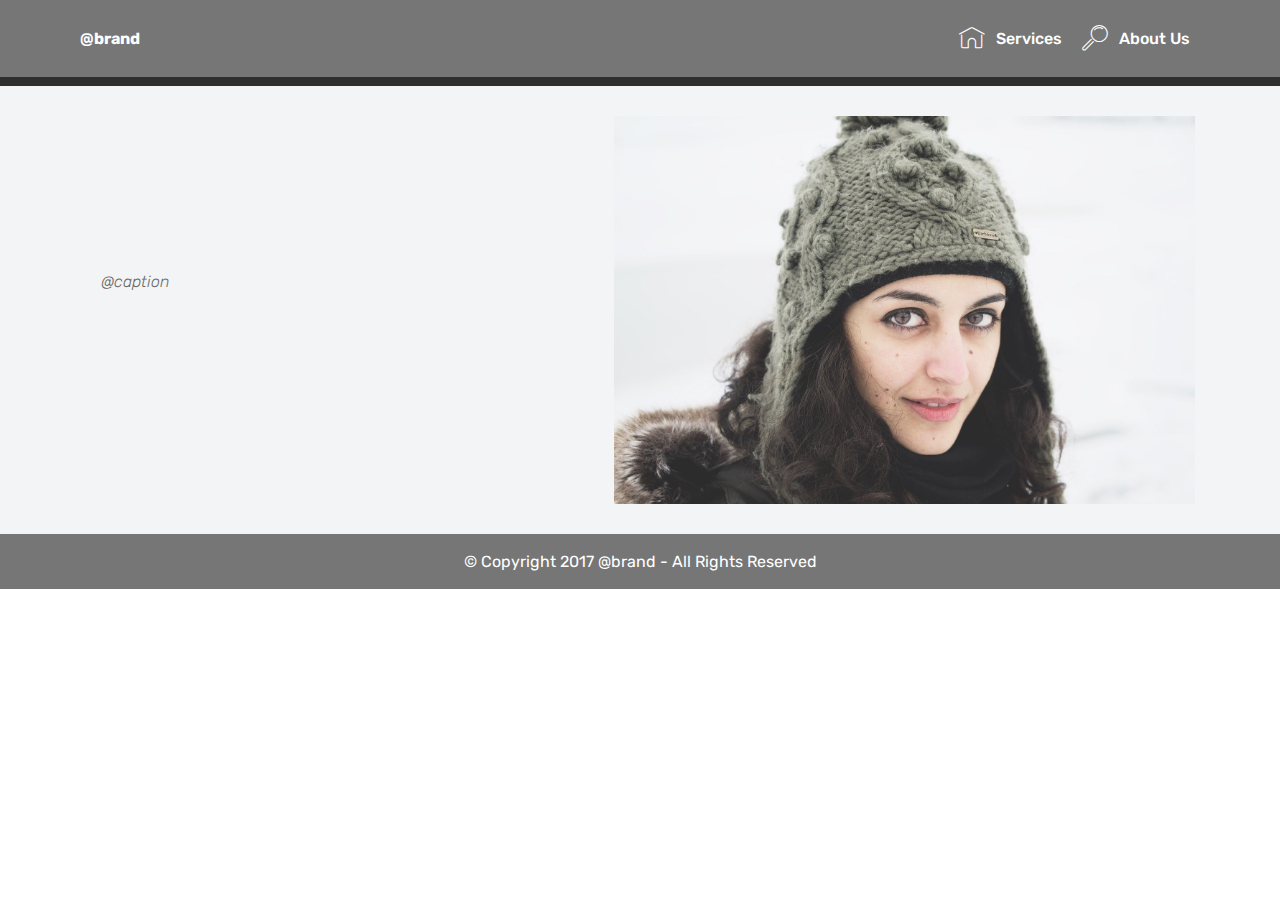
==== index.html @ 079ec83a "create github pages" ====
<!DOCTYPE html>
<html >
<head>
  <!-- Site made with Mobirise Website Builder v4.6.3, https://mobirise.com -->
  <meta charset="UTF-8">
  <meta http-equiv="X-UA-Compatible" content="IE=edge">
  <meta name="generator" content="Mobirise v4.6.3, mobirise.com">
  <meta name="viewport" content="width=device-width, initial-scale=1, minimum-scale=1">
  <link rel="shortcut icon" href="assets/images/logo2.png" type="image/x-icon">
  <meta name="description" content="">
  <title>@title</title>
  <link rel="stylesheet" href="assets/web/assets/mobirise-icons/mobirise-icons.css">
  <link rel="stylesheet" href="assets/tether/tether.min.css">
  <link rel="stylesheet" href="assets/bootstrap/css/bootstrap.min.css">
  <link rel="stylesheet" href="assets/bootstrap/css/bootstrap-grid.min.css">
  <link rel="stylesheet" href="assets/bootstrap/css/bootstrap-reboot.min.css">
  <link rel="stylesheet" href="assets/dropdown/css/style.css">
  <link rel="stylesheet" href="assets/socicon/css/styles.css">
  <link rel="stylesheet" href="assets/theme/css/style.css">
  <link rel="stylesheet" href="assets/mobirise/css/mbr-additional.css" type="text/css">
  
  
  
</head>
<body>
  <section class="menu cid-qIFod3nXmc" once="menu" id="menu1-e">

    

    <nav class="navbar navbar-expand beta-menu navbar-dropdown align-items-center navbar-fixed-top navbar-toggleable-sm">
        <button class="navbar-toggler navbar-toggler-right" type="button" data-toggle="collapse" data-target="#navbarSupportedContent" aria-controls="navbarSupportedContent" aria-expanded="false" aria-label="Toggle navigation">
            <div class="hamburger">
                <span></span>
                <span></span>
                <span></span>
                <span></span>
            </div>
        </button>
        <div class="menu-logo">
            <div class="navbar-brand">
                
                <span class="navbar-caption-wrap"><a class="navbar-caption text-white display-4" href="https://mobirise.com">
                        @brand</a></span>
            </div>
        </div>
        <div class="collapse navbar-collapse" id="navbarSupportedContent">
            <ul class="navbar-nav nav-dropdown nav-right" data-app-modern-menu="true">
                <li class="nav-item">
                    <a class="nav-link link text-white display-4" href="https://mobirise.com">
                        <span class="mbri-home mbr-iconfont mbr-iconfont-btn"></span>
                        Services
                    </a>
                </li>
                <li class="nav-item">
                    <a class="nav-link link text-white display-4" href="https://mobirise.com">
                        <span class="mbri-search mbr-iconfont mbr-iconfont-btn"></span>
                        About Us
                    </a>
                </li>
            </ul>
            
        </div>
    </nav>
</section>

<section class="engine"><a href="https://mobirise.ws/o">best mobile website builder</a></section><section once="" class="cid-qIFoxFAqL6" id="footer6-h">

    

    

    <div class="container">
        <div class="media-container-row align-center mbr-white">
            <div class="col-12">
                <p class="mbr-text mb-0 mbr-fonts-style display-7">
                    © Copyright 2017 Mobirise - All Rights Reserved
                </p>
            </div>
        </div>
    </div>
</section>

<section class="testimonials3 cid-qIFppagcar" id="testimonials3-j">

    

    

    <div class="container">
        <div class="media-container-row">
            <div class="media-content px-3 align-self-center mbr-white py-2">
                <p class="mbr-text testimonial-text mbr-fonts-style display-7">@caption</p>
                <p class="mbr-author-name pt-4 mb-2 mbr-fonts-style display-7"></p>
                <p class="mbr-author-desc mbr-fonts-style display-7"></p>
            </div>

            <div class="mbr-figure pl-lg-5" style="width: 130%;">
              <a href="/@link"><img src="assets/images/face5.jpg" alt="" title=""></a>
            </div>
        </div>
    </div>
</section>

<section once="" class="cid-qIFoJkpaRt" id="footer7-i">

    

    

    <div class="container">
        <div class="media-container-row align-center mbr-white">
            
            
            <div class="row row-copirayt">
                <p class="mbr-text mb-0 mbr-fonts-style mbr-white align-center display-7">
                    © Copyright 2017 @brand - All Rights Reserved
                </p>
            </div>
        </div>
    </div>
</section>


  <script src="assets/web/assets/jquery/jquery.min.js"></script>
  <script src="assets/popper/popper.min.js"></script>
  <script src="assets/tether/tether.min.js"></script>
  <script src="assets/bootstrap/js/bootstrap.min.js"></script>
  <script src="assets/smoothscroll/smooth-scroll.js"></script>
  <script src="assets/dropdown/js/script.min.js"></script>
  <script src="assets/touchswipe/jquery.touch-swipe.min.js"></script>
  <script src="assets/theme/js/script.js"></script>
  
  
</body>
</html>
---- assets/web/assets/mobirise-icons/mobirise-icons.css ----
@font-face {
  font-family: 'MobiriseIcons';
  src:  url('mobirise-icons.eot?spat4u');
  src:  url('mobirise-icons.eot?spat4u#iefix') format('embedded-opentype'),
    url('mobirise-icons.ttf?spat4u') format('truetype'),
    url('mobirise-icons.woff?spat4u') format('woff'),
    url('mobirise-icons.svg?spat4u#MobiriseIcons') format('svg');
  font-weight: normal;
  font-style: normal;
}

[class^="mbri-"], [class*=" mbri-"] {
  /* use !important to prevent issues with browser extensions that change fonts */
  font-family: MobiriseIcons !important;
  speak: none;
  font-style: normal;
  font-weight: normal;
  font-variant: normal;
  text-transform: none;
  line-height: 1;

  /* Better Font Rendering =========== */
  -webkit-font-smoothing: antialiased;
  -moz-osx-font-smoothing: grayscale;
}

.mbri-add-submenu:before {
  content: "\e900";
}
.mbri-alert:before {
  content: "\e901";
}
.mbri-align-center:before {
  content: "\e902";
}
.mbri-align-justify:before {
  content: "\e903";
}
.mbri-align-left:before {
  content: "\e904";
}
.mbri-align-right:before {
  content: "\e905";
}
.mbri-android:before {
  content: "\e906";
}
.mbri-apple:before {
  content: "\e907";
}
.mbri-arrow-down:before {
  content: "\e908";
}
.mbri-arrow-next:before {
  content: "\e909";
}
.mbri-arrow-prev:before {
  content: "\e90a";
}
.mbri-arrow-up:before {
  content: "\e90b";
}
.mbri-bold:before {
  content: "\e90c";
}
.mbri-bookmark:before {
  content: "\e90d";
}
.mbri-bootstrap:before {
  content: "\e90e";
}
.mbri-briefcase:before {
  content: "\e90f";
}
.mbri-browse:before {
  content: "\e910";
}
.mbri-bulleted-list:before {
  content: "\e911";
}
.mbri-calendar:before {
  content: "\e912";
}
.mbri-camera:before {
  content: "\e913";
}
.mbri-cart-add:before {
  content: "\e914";
}
.mbri-cart-full:before {
  content: "\e915";
}
.mbri-cash:before {
  content: "\e916";
}
.mbri-change-style:before {
  content: "\e917";
}
.mbri-chat:before {
  content: "\e918";
}
.mbri-clock:before {
  content: "\e919";
}
.mbri-close:before {
  content: "\e91a";
}
.mbri-cloud:before {
  content: "\e91b";
}
.mbri-code:before {
  content: "\e91c";
}
.mbri-contact-form:before {
  content: "\e91d";
}
.mbri-credit-card:before {
  content: "\e91e";
}
.mbri-cursor-click:before {
  content: "\e91f";
}
.mbri-cust-feedback:before {
  content: "\e920";
}
.mbri-database:before {
  content: "\e921";
}
.mbri-delivery:before {
  content: "\e922";
}
.mbri-desktop:before {
  content: "\e923";
}
.mbri-devices:before {
  content: "\e924";
}
.mbri-down:before {
  content: "\e925";
}
.mbri-download:before {
  content: "\e989";
}
.mbri-drag-n-drop:before {
  content: "\e927";
}
.mbri-drag-n-drop2:before {
  content: "\e928";
}
.mbri-edit:before {
  content: "\e929";
}
.mbri-edit2:before {
  content: "\e92a";
}
.mbri-error:before {
  content: "\e92b";
}
.mbri-extension:before {
  content: "\e92c";
}
.mbri-features:before {
  content: "\e92d";
}
.mbri-file:before {
  content: "\e92e";
}
.mbri-flag:before {
  content: "\e92f";
}
.mbri-folder:before {
  content: "\e930";
}
.mbri-gift:before {
  content: "\e931";
}
.mbri-github:before {
  content: "\e932";
}
.mbri-globe:before {
  content: "\e933";
}
.mbri-globe-2:before {
  content: "\e934";
}
.mbri-growing-chart:before {
  content: "\e935";
}
.mbri-hearth:before {
  content: "\e936";
}
.mbri-help:before {
  content: "\e937";
}
.mbri-home:before {
  content: "\e938";
}
.mbri-hot-cup:before {
  content: "\e939";
}
.mbri-idea:before {
  content: "\e93a";
}
.mbri-image-gallery:before {
  content: "\e93b";
}
.mbri-image-slider:before {
  content: "\e93c";
}
.mbri-info:before {
  content: "\e93d";
}
.mbri-italic:before {
  content: "\e93e";
}
.mbri-key:before {
  content: "\e93f";
}
.mbri-laptop:before {
  content: "\e940";
}
.mbri-layers:before {
  content: "\e941";
}
.mbri-left-right:before {
  content: "\e942";
}
.mbri-left:before {
  content: "\e943";
}
.mbri-letter:before {
  content: "\e944";
}
.mbri-like:before {
  content: "\e945";
}
.mbri-link:before {
  content: "\e946";
}
.mbri-lock:before {
  content: "\e947";
}
.mbri-login:before {
  content: "\e948";
}
.mbri-logout:before {
  content: "\e949";
}
.mbri-magic-stick:before {
  content: "\e94a";
}
.mbri-map-pin:before {
  content: "\e94b";
}
.mbri-menu:before {
  content: "\e94c";
}
.mbri-mobile:before {
  content: "\e94d";
}
.mbri-mobile2:before {
  content: "\e94e";
}
.mbri-mobirise:before {
  content: "\e94f";
}
.mbri-more-horizontal:before {
  content: "\e950";
}
.mbri-more-vertical:before {
  content: "\e951";
}
.mbri-music:before {
  content: "\e952";
}
.mbri-new-file:before {
  content: "\e953";
}
.mbri-numbered-list:before {
  content: "\e954";
}
.mbri-opened-folder:before {
  content: "\e955";
}
.mbri-pages:before {
  content: "\e956";
}
.mbri-paper-plane:before {
  content: "\e957";
}
.mbri-paperclip:before {
  content: "\e958";
}
.mbri-photo:before {
  content: "\e959";
}
.mbri-photos:before {
  content: "\e95a";
}
.mbri-pin:before {
  content: "\e95b";
}
.mbri-play:before {
  content: "\e95c";
}
.mbri-plus:before {
  content: "\e95d";
}
.mbri-preview:before {
  content: "\e95e";
}
.mbri-print:before {
  content: "\e95f";
}
.mbri-protect:before {
  content: "\e960";
}
.mbri-question:before {
  content: "\e961";
}
.mbri-quote-left:before {
  content: "\e962";
}
.mbri-quote-right:before {
  content: "\e963";
}
.mbri-refresh:before {
  content: "\e964";
}
.mbri-responsive:before {
  content: "\e965";
}
.mbri-right:before {
  content: "\e966";
}
.mbri-rocket:before {
  content: "\e967";
}
.mbri-sad-face:before {
  content: "\e968";
}
.mbri-sale:before {
  content: "\e969";
}
.mbri-save:before {
  content: "\e96a";
}
.mbri-search:before {
  content: "\e96b";
}
.mbri-setting:before {
  content: "\e96c";
}
.mbri-setting2:before {
  content: "\e96d";
}
.mbri-setting3:before {
  content: "\e96e";
}
.mbri-share:before {
  content: "\e96f";
}
.mbri-shopping-bag:before {
  content: "\e970";
}
.mbri-shopping-basket:before {
  content: "\e971";
}
.mbri-shopping-cart:before {
  content: "\e972";
}
.mbri-sites:before {
  content: "\e973";
}
.mbri-smile-face:before {
  content: "\e974";
}
.mbri-speed:before {
  content: "\e975";
}
.mbri-star:before {
  content: "\e976";
}
.mbri-success:before {
  content: "\e977";
}
.mbri-sun:before {
  content: "\e978";
}
.mbri-sun2:before {
  content: "\e979";
}
.mbri-tablet:before {
  content: "\e97a";
}
.mbri-tablet-vertical:before {
  content: "\e97b";
}
.mbri-target:before {
  content: "\e97c";
}
.mbri-timer:before {
  content: "\e97d";
}
.mbri-to-ftp:before {
  content: "\e97e";
}
.mbri-to-local-drive:before {
  content: "\e97f";
}
.mbri-touch-swipe:before {
  content: "\e980";
}
.mbri-touch:before {
  content: "\e981";
}
.mbri-trash:before {
  content: "\e982";
}
.mbri-underline:before {
  content: "\e983";
}
.mbri-unlink:before {
  content: "\e984";
}
.mbri-unlock:before {
  content: "\e985";
}
.mbri-up-down:before {
  content: "\e986";
}
.mbri-up:before {
  content: "\e987";
}
.mbri-update:before {
  content: "\e988";
}
.mbri-upload:before {
 content: "\e926"; 
}
.mbri-user:before {
  content: "\e98a";
}
.mbri-user2:before {
  content: "\e98b";
}
.mbri-users:before {
  content: "\e98c";
}
.mbri-video:before {
  content: "\e98d";
}
.mbri-video-play:before {
  content: "\e98e";
}
.mbri-watch:before {
  content: "\e98f";
}
.mbri-website-theme:before {
  content: "\e990";
}
.mbri-wifi:before {
  content: "\e991";
}
.mbri-windows:before {
  content: "\e992";
}
.mbri-zoom-out:before {
  content: "\e993";
}
.mbri-redo:before {
  content: "\e994";
}
.mbri-undo:before {
  content: "\e995";
}
---- assets/dropdown/css/style.css ----
.navbar-dropdown {
  left: 0;
  padding: 0;
  position: absolute;
  right: 0;
  top: 0;
  transition: all 0.45s ease;
  z-index: 1030;
  background: #282828; }
  .navbar-dropdown .navbar-logo {
    margin-right: 0.8rem;
    transition: margin 0.3s ease-in-out;
    vertical-align: middle; }
    .navbar-dropdown .navbar-logo img {
      height: 3.125rem;
      transition: all 0.3s ease-in-out; }
    .navbar-dropdown .navbar-logo.mbr-iconfont {
      font-size: 3.125rem;
      line-height: 3.125rem; }
  .navbar-dropdown .navbar-caption {
    font-weight: 700;
    white-space: normal;
    vertical-align: -4px;
    line-height: 3.125rem !important; }
    .navbar-dropdown .navbar-caption, .navbar-dropdown .navbar-caption:hover {
      color: inherit;
      text-decoration: none; }
  .navbar-dropdown .mbr-iconfont + .navbar-caption {
    vertical-align: -1px; }
  .navbar-dropdown.navbar-fixed-top {
    position: fixed; }
  .navbar-dropdown .navbar-brand span {
    vertical-align: -4px; }
  .navbar-dropdown.bg-color.transparent {
    background: none; }
  .navbar-dropdown.navbar-short .navbar-brand {
    padding: 0.625rem 0; }
    .navbar-dropdown.navbar-short .navbar-brand span {
      vertical-align: -1px; }
  .navbar-dropdown.navbar-short .navbar-caption {
    line-height: 2.375rem !important;
    vertical-align: -2px; }
  .navbar-dropdown.navbar-short .navbar-logo {
    margin-right: 0.5rem; }
    .navbar-dropdown.navbar-short .navbar-logo img {
      height: 2.375rem; }
    .navbar-dropdown.navbar-short .navbar-logo.mbr-iconfont {
      font-size: 2.375rem;
      line-height: 2.375rem; }
  .navbar-dropdown.navbar-short .mbr-table-cell {
    height: 3.625rem; }
  .navbar-dropdown .navbar-close {
    left: 0.6875rem;
    position: fixed;
    top: 0.75rem;
    z-index: 1000; }
  .navbar-dropdown .hamburger-icon {
    content: "";
    display: inline-block;
    vertical-align: middle;
    width: 16px;
    -webkit-box-shadow: 0 -6px 0 1px #282828,0 0 0 1px #282828,0 6px 0 1px #282828;
    -moz-box-shadow: 0 -6px 0 1px #282828,0 0 0 1px #282828,0 6px 0 1px #282828;
    box-shadow: 0 -6px 0 1px #282828,0 0 0 1px #282828,0 6px 0 1px #282828; }

.dropdown-menu .dropdown-toggle[data-toggle="dropdown-submenu"]::after {
  border-bottom: 0.35em solid transparent;
  border-left: 0.35em solid;
  border-right: 0;
  border-top: 0.35em solid transparent;
  margin-left: 0.3rem; }

.dropdown-menu .dropdown-item:focus {
  outline: 0; }

.nav-dropdown {
  font-size: 0.75rem;
  font-weight: 500;
  height: auto !important; }
  .nav-dropdown .nav-btn {
    padding-left: 1rem; }
  .nav-dropdown .link {
    margin: .667em 1.667em;
    font-weight: 500;
    padding: 0;
    transition: color .2s ease-in-out; }
    .nav-dropdown .link.dropdown-toggle {
      margin-right: 2.583em; }
      .nav-dropdown .link.dropdown-toggle::after {
        margin-left: .25rem;
        border-top: 0.35em solid;
        border-right: 0.35em solid transparent;
        border-left: 0.35em solid transparent;
        border-bottom: 0; }
      .nav-dropdown .link.dropdown-toggle[aria-expanded="true"] {
        margin: 0;
        padding: 0.667em 3.263em  0.667em 1.667em; }
  .nav-dropdown .link::after,
  .nav-dropdown .dropdown-item::after {
    color: inherit; }
  .nav-dropdown .btn {
    font-size: 0.75rem;
    font-weight: 700;
    letter-spacing: 0;
    margin-bottom: 0;
    padding-left: 1.25rem;
    padding-right: 1.25rem; }
  .nav-dropdown .dropdown-menu {
    border-radius: 0;
    border: 0;
    left: 0;
    margin: 0;
    padding-bottom: 1.25rem;
    padding-top: 1.25rem;
    position: relative; }
  .nav-dropdown .dropdown-submenu {
    margin-left: 0.125rem;
    top: 0; }
  .nav-dropdown .dropdown-item {
    font-weight: 500;
    line-height: 2;
    padding: 0.3846em 4.615em 0.3846em 1.5385em;
    position: relative;
    transition: color .2s ease-in-out, background-color .2s ease-in-out; }
    .nav-dropdown .dropdown-item::after {
      margin-top: -0.3077em;
      position: absolute;
      right: 1.1538em;
      top: 50%; }
    .nav-dropdown .dropdown-item:focus, .nav-dropdown .dropdown-item:hover {
      background: none; }

@media (max-width: 767px) {
  .nav-dropdown.navbar-toggleable-sm {
    bottom: 0;
    display: none;
    left: 0;
    overflow-x: hidden;
    position: fixed;
    top: 0;
    transform: translateX(-100%);
    -ms-transform: translateX(-100%);
    -webkit-transform: translateX(-100%);
    width: 18.75rem;
    z-index: 999; } }
.nav-dropdown.navbar-toggleable-xl {
  bottom: 0;
  display: none;
  left: 0;
  overflow-x: hidden;
  position: fixed;
  top: 0;
  transform: translateX(-100%);
  -ms-transform: translateX(-100%);
  -webkit-transform: translateX(-100%);
  width: 18.75rem;
  z-index: 999; }

.nav-dropdown-sm {
  display: block !important;
  overflow-x: hidden;
  overflow: auto;
  padding-top: 3.875rem; }
  .nav-dropdown-sm::after {
    content: "";
    display: block;
    height: 3rem;
    width: 100%; }
  .nav-dropdown-sm.collapse.in ~ .navbar-close {
    display: block !important; }
  .nav-dropdown-sm.collapsing, .nav-dropdown-sm.collapse.in {
    transform: translateX(0);
    -ms-transform: translateX(0);
    -webkit-transform: translateX(0);
    transition: all 0.25s ease-out;
    -webkit-transition: all 0.25s ease-out;
    background: #282828; }
  .nav-dropdown-sm.collapsing[aria-expanded="false"] {
    transform: translateX(-100%);
    -ms-transform: translateX(-100%);
    -webkit-transform: translateX(-100%); }
  .nav-dropdown-sm .nav-item {
    display: block;
    margin-left: 0 !important;
    padding-left: 0; }
  .nav-dropdown-sm .link,
  .nav-dropdown-sm .dropdown-item {
    border-top: 1px dotted rgba(255, 255, 255, 0.1);
    font-size: 0.8125rem;
    line-height: 1.6;
    margin: 0 !important;
    padding: 0.875rem 2.4rem 0.875rem 1.5625rem !important;
    position: relative;
    white-space: normal; }
    .nav-dropdown-sm .link:focus, .nav-dropdown-sm .link:hover,
    .nav-dropdown-sm .dropdown-item:focus,
    .nav-dropdown-sm .dropdown-item:hover {
      background: rgba(0, 0, 0, 0.2) !important;
      color: #c0a375; }
  .nav-dropdown-sm .nav-btn {
    position: relative;
    padding: 1.5625rem 1.5625rem 0 1.5625rem; }
    .nav-dropdown-sm .nav-btn::before {
      border-top: 1px dotted rgba(255, 255, 255, 0.1);
      content: "";
      left: 0;
      position: absolute;
      top: 0;
      width: 100%; }
    .nav-dropdown-sm .nav-btn + .nav-btn {
      padding-top: 0.625rem; }
      .nav-dropdown-sm .nav-btn + .nav-btn::before {
        display: none; }
  .nav-dropdown-sm .btn {
    padding: 0.625rem 0; }
  .nav-dropdown-sm .dropdown-toggle[data-toggle="dropdown-submenu"]::after {
    margin-left: .25rem;
    border-top: 0.35em solid;
    border-right: 0.35em solid transparent;
    border-left: 0.35em solid transparent;
    border-bottom: 0; }
  .nav-dropdown-sm .dropdown-toggle[data-toggle="dropdown-submenu"][aria-expanded="true"]::after {
    border-top: 0;
    border-right: 0.35em solid transparent;
    border-left: 0.35em solid transparent;
    border-bottom: 0.35em solid; }
  .nav-dropdown-sm .dropdown-menu {
    margin: 0;
    padding: 0;
    position: relative;
    top: 0;
    left: 0;
    width: 100%;
    border: 0;
    float: none;
    border-radius: 0;
    background: none; }
  .nav-dropdown-sm .dropdown-submenu {
    left: 100%;
    margin-left: 0.125rem;
    margin-top: -1.25rem;
    top: 0; }

.navbar-toggleable-sm .nav-dropdown .dropdown-menu {
  position: absolute; }

.navbar-toggleable-sm .nav-dropdown .dropdown-submenu {
  left: 100%;
  margin-left: 0.125rem;
  margin-top: -1.25rem;
  top: 0; }

.navbar-toggleable-sm.opened .nav-dropdown .dropdown-menu {
  position: relative; }

.navbar-toggleable-sm.opened .nav-dropdown .dropdown-submenu {
  left: 0;
  margin-left: 00rem;
  margin-top: 0rem;
  top: 0; }

.is-builder .nav-dropdown.collapsing {
  transition: none !important; }

/*# sourceMappingURL=style.css.map */
---- assets/socicon/css/styles.css ----
@charset "UTF-8";

@font-face {
  font-family: "socicon";
  src:url("../fonts/socicon.eot");
  src:url("../fonts/socicon.eot?#iefix") format("embedded-opentype"),
    url("../fonts/socicon.woff") format("woff"),
    url("../fonts/socicon.ttf") format("truetype"),
    url("../fonts/socicon.svg#socicon") format("svg");
  font-weight: normal;
  font-style: normal;

}

[data-icon]:before {
  font-family: "socicon" !important;
  content: attr(data-icon);
  font-style: normal !important;
  font-weight: normal !important;
  font-variant: normal !important;
  text-transform: none !important;
  speak: none;
  line-height: 1;
  -webkit-font-smoothing: antialiased;
  -moz-osx-font-smoothing: grayscale;
}

[class^="socicon-"]:before,
[class*=" socicon-"]:before {
  font-family: "socicon" !important;
  font-style: normal !important;
  font-weight: normal !important;
  font-variant: normal !important;
  text-transform: none !important;
  speak: none;
  line-height: 1;
  -webkit-font-smoothing: antialiased;
  -moz-osx-font-smoothing: grayscale;
}

.socicon-modelmayhem:before {
  content: "\e000";
}
.socicon-mixcloud:before {
  content: "\e001";
}
.socicon-drupal:before {
  content: "\e002";
}
.socicon-swarm:before {
  content: "\e003";
}
.socicon-istock:before {
  content: "\e004";
}
.socicon-yammer:before {
  content: "\e005";
}
.socicon-ello:before {
  content: "\e006";
}
.socicon-stackoverflow:before {
  content: "\e007";
}
.socicon-persona:before {
  content: "\e008";
}
.socicon-triplej:before {
  content: "\e009";
}
.socicon-houzz:before {
  content: "\e00a";
}
.socicon-rss:before {
  content: "\e00b";
}
.socicon-paypal:before {
  content: "\e00c";
}
.socicon-odnoklassniki:before {
  content: "\e00d";
}
.socicon-airbnb:before {
  content: "\e00e";
}
.socicon-periscope:before {
  content: "\e00f";
}
.socicon-outlook:before {
  content: "\e010";
}
.socicon-coderwall:before {
  content: "\e011";
}
.socicon-tripadvisor:before {
  content: "\e012";
}
.socicon-appnet:before {
  content: "\e013";
}
.socicon-goodreads:before {
  content: "\e014";
}
.socicon-tripit:before {
  content: "\e015";
}
.socicon-lanyrd:before {
  content: "\e016";
}
.socicon-slideshare:before {
  content: "\e017";
}
.socicon-buffer:before {
  content: "\e018";
}
.socicon-disqus:before {
  content: "\e019";
}
.socicon-vkontakte:before {
  content: "\e01a";
}
.socicon-whatsapp:before {
  content: "\e01b";
}
.socicon-patreon:before {
  content: "\e01c";
}
.socicon-storehouse:before {
  content: "\e01d";
}
.socicon-pocket:before {
  content: "\e01e";
}
.socicon-mail:before {
  content: "\e01f";
}
.socicon-blogger:before {
  content: "\e020";
}
.socicon-technorati:before {
  content: "\e021";
}
.socicon-reddit:before {
  content: "\e022";
}
.socicon-dribbble:before {
  content: "\e023";
}
.socicon-stumbleupon:before {
  content: "\e024";
}
.socicon-digg:before {
  content: "\e025";
}
.socicon-envato:before {
  content: "\e026";
}
.socicon-behance:before {
  content: "\e027";
}
.socicon-delicious:before {
  content: "\e028";
}
.socicon-deviantart:before {
  content: "\e029";
}
.socicon-forrst:before {
  content: "\e02a";
}
.socicon-play:before {
  content: "\e02b";
}
.socicon-zerply:before {
  content: "\e02c";
}
.socicon-wikipedia:before {
  content: "\e02d";
}
.socicon-apple:before {
  content: "\e02e";
}
.socicon-flattr:before {
  content: "\e02f";
}
.socicon-github:before {
  content: "\e030";
}
.socicon-renren:before {
  content: "\e031";
}
.socicon-friendfeed:before {
  content: "\e032";
}
.socicon-newsvine:before {
  content: "\e033";
}
.socicon-identica:before {
  content: "\e034";
}
.socicon-bebo:before {
  content: "\e035";
}
.socicon-zynga:before {
  content: "\e036";
}
.socicon-steam:before {
  content: "\e037";
}
.socicon-xbox:before {
  content: "\e038";
}
.socicon-windows:before {
  content: "\e039";
}
.socicon-qq:before {
  content: "\e03a";
}
.socicon-douban:before {
  content: "\e03b";
}
.socicon-meetup:before {
  content: "\e03c";
}
.socicon-playstation:before {
  content: "\e03d";
}
.socicon-android:before {
  content: "\e03e";
}
.socicon-snapchat:before {
  content: "\e03f";
}
.socicon-twitter:before {
  content: "\e040";
}
.socicon-facebook:before {
  content: "\e041";
}
.socicon-googleplus:before {
  content: "\e042";
}
.socicon-pinterest:before {
  content: "\e043";
}
.socicon-foursquare:before {
  content: "\e044";
}
.socicon-yahoo:before {
  content: "\e045";
}
.socicon-skype:before {
  content: "\e046";
}
.socicon-yelp:before {
  content: "\e047";
}
.socicon-feedburner:before {
  content: "\e048";
}
.socicon-linkedin:before {
  content: "\e049";
}
.socicon-viadeo:before {
  content: "\e04a";
}
.socicon-xing:before {
  content: "\e04b";
}
.socicon-myspace:before {
  content: "\e04c";
}
.socicon-soundcloud:before {
  content: "\e04d";
}
.socicon-spotify:before {
  content: "\e04e";
}
.socicon-grooveshark:before {
  content: "\e04f";
}
.socicon-lastfm:before {
  content: "\e050";
}
.socicon-youtube:before {
  content: "\e051";
}
.socicon-vimeo:before {
  content: "\e052";
}
.socicon-dailymotion:before {
  content: "\e053";
}
.socicon-vine:before {
  content: "\e054";
}
.socicon-flickr:before {
  content: "\e055";
}
.socicon-500px:before {
  content: "\e056";
}
.socicon-wordpress:before {
  content: "\e058";
}
.socicon-tumblr:before {
  content: "\e059";
}
.socicon-twitch:before {
  content: "\e05a";
}
.socicon-8tracks:before {
  content: "\e05b";
}
.socicon-amazon:before {
  content: "\e05c";
}
.socicon-icq:before {
  content: "\e05d";
}
.socicon-smugmug:before {
  content: "\e05e";
}
.socicon-ravelry:before {
  content: "\e05f";
}
.socicon-weibo:before {
  content: "\e060";
}
.socicon-baidu:before {
  content: "\e061";
}
.socicon-angellist:before {
  content: "\e062";
}
.socicon-ebay:before {
  content: "\e063";
}
.socicon-imdb:before {
  content: "\e064";
}
.socicon-stayfriends:before {
  content: "\e065";
}
.socicon-residentadvisor:before {
  content: "\e066";
}
.socicon-google:before {
  content: "\e067";
}
.socicon-yandex:before {
  content: "\e068";
}
.socicon-sharethis:before {
  content: "\e069";
}
.socicon-bandcamp:before {
  content: "\e06a";
}
.socicon-itunes:before {
  content: "\e06b";
}
.socicon-deezer:before {
  content: "\e06c";
}
.socicon-telegram:before {
  content: "\e06e";
}
.socicon-openid:before {
  content: "\e06f";
}
.socicon-amplement:before {
  content: "\e070";
}
.socicon-viber:before {
  content: "\e071";
}
.socicon-zomato:before {
  content: "\e072";
}
.socicon-draugiem:before {
  content: "\e074";
}
.socicon-endomodo:before {
  content: "\e075";
}
.socicon-filmweb:before {
  content: "\e076";
}
.socicon-stackexchange:before {
  content: "\e077";
}
.socicon-wykop:before {
  content: "\e078";
}
.socicon-teamspeak:before {
  content: "\e079";
}
.socicon-teamviewer:before {
  content: "\e07a";
}
.socicon-ventrilo:before {
  content: "\e07b";
}
.socicon-younow:before {
  content: "\e07c";
}
.socicon-raidcall:before {
  content: "\e07d";
}
.socicon-mumble:before {
  content: "\e07e";
}
.socicon-medium:before {
  content: "\e06d";
}
.socicon-bebee:before {
  content: "\e07f";
}
.socicon-hitbox:before {
  content: "\e080";
}
.socicon-reverbnation:before {
  content: "\e081";
}
.socicon-formulr:before {
  content: "\e082";
}
.socicon-instagram:before {
  content: "\e057";
}
.socicon-battlenet:before {
  content: "\e083";
}
.socicon-chrome:before {
  content: "\e084";
}
.socicon-discord:before {
  content: "\e086";
}
.socicon-issuu:before {
  content: "\e087";
}
.socicon-macos:before {
  content: "\e088";
}
.socicon-firefox:before {
  content: "\e089";
}
.socicon-opera:before {
  content: "\e08d";
}
.socicon-keybase:before {
  content: "\e090";
}
.socicon-alliance:before {
  content: "\e091";
}
.socicon-livejournal:before {
  content: "\e092";
}
.socicon-googlephotos:before {
  content: "\e093";
}
.socicon-horde:before {
  content: "\e094";
}
.socicon-etsy:before {
  content: "\e095";
}
.socicon-zapier:before {
  content: "\e096";
}
.socicon-google-scholar:before {
  content: "\e097";
}
.socicon-researchgate:before {
  content: "\e098";
}
.socicon-wechat:before {
  content: "\e099";
}
.socicon-strava:before {
  content: "\e09a";
}
.socicon-line:before {
  content: "\e09b";
}
.socicon-lyft:before {
  content: "\e09c";
}
.socicon-uber:before {
  content: "\e09d";
}
.socicon-songkick:before {
  content: "\e09e";
}
.socicon-viewbug:before {
  content: "\e09f";
}
.socicon-googlegroups:before {
  content: "\e0a0";
}
.socicon-quora:before {
  content: "\e073";
}
.socicon-diablo:before {
  content: "\e085";
}
.socicon-blizzard:before {
  content: "\e0a1";
}
.socicon-hearthstone:before {
  content: "\e08b";
}
.socicon-heroes:before {
  content: "\e08a";
}
.socicon-overwatch:before {
  content: "\e08c";
}
.socicon-warcraft:before {
  content: "\e08e";
}
.socicon-starcraft:before {
  content: "\e08f";
}
.socicon-beam:before {
  content: "\e0a2";
}
.socicon-curse:before {
  content: "\e0a3";
}
.socicon-player:before {
  content: "\e0a4";
}
.socicon-streamjar:before {
  content: "\e0a5";
}
.socicon-nintendo:before {
  content: "\e0a6";
}
.socicon-hellocoton:before {
  content: "\e0a7";
}
---- assets/theme/css/style.css ----
/*!
 * Mobirise v4 theme (https://mobirise.com/)
 * Copyright 2017 Mobirise
 */
section {
  background-color: #eeeeee; }

section,
.container,
.container-fluid {
  position: relative;
  word-wrap: break-word; }

a.mbr-iconfont:hover {
  text-decoration: none; }

.article .lead p, .article .lead ul, .article .lead ol, .article .lead pre, .article .lead blockquote {
  margin-bottom: 0; }

a {
  font-style: normal;
  font-weight: 400;
  cursor: pointer; }
  a, a:hover {
    text-decoration: none; }

figure {
  margin-bottom: 0; }

body {
  color: #232323; }

h1, h2, h3, h4, h5, h6,
.h1, .h2, .h3, .h4, .h5, .h6,
.display-1, .display-2, .display-3, .display-4 {
  line-height: 1;
  word-break: break-word;
  word-wrap: break-word; }

b, strong {
  font-weight: bold; }

blockquote {
  padding: 10px 0 10px 20px;
  position: relative;
  border-left: 2px solid;
  border-color: #ff3366; }

input:-webkit-autofill, input:-webkit-autofill:hover, input:-webkit-autofill:focus, input:-webkit-autofill:active {
  transition-delay: 9999s;
  transition-property: background-color, color; }

textarea[type="hidden"] {
  display: none; }

body {
  position: relative; }

section {
  background-position: 50% 50%;
  background-repeat: no-repeat;
  background-size: cover; }
  section .mbr-background-video,
  section .mbr-background-video-preview {
    position: absolute;
    bottom: 0;
    left: 0;
    right: 0;
    top: 0; }

.hidden {
  visibility: hidden; }

.mbr-z-index20 {
  z-index: 20; }

/*! Base colors */
.mbr-white {
  color: #ffffff; }

.mbr-black {
  color: #000000; }

.mbr-bg-white {
  background-color: #ffffff; }

.mbr-bg-black {
  background-color: #000000; }

/*! Text-aligns */
.align-left {
  text-align: left; }

.align-center {
  text-align: center; }

.align-right {
  text-align: right; }

@media (max-width: 767px) {
  .align-left, .align-center, .align-right, .mbr-section-btn, .mbr-section-title {
    text-align: center; } }
/*! Font-weight  */
.mbr-light {
  font-weight: 300; }

.mbr-regular {
  font-weight: 400; }

.mbr-semibold {
  font-weight: 500; }

.mbr-bold {
  font-weight: 700; }

/*! Media  */
.media-size-item {
  -webkit-flex: 1 1 auto;
  -moz-flex: 1 1 auto;
  -ms-flex: 1 1 auto;
  -o-flex: 1 1 auto;
  flex: 1 1 auto; }

.media-content {
  -webkit-flex-basis: 100%;
  flex-basis: 100%; }

.media-container-row {
  display: -ms-flexbox;
  display: -webkit-flex;
  display: flex;
  -webkit-flex-direction: row;
  -ms-flex-direction: row;
  flex-direction: row;
  -webkit-flex-wrap: wrap;
  -ms-flex-wrap: wrap;
  flex-wrap: wrap;
  -webkit-justify-content: center;
  -ms-flex-pack: center;
  justify-content: center;
  -webkit-align-content: center;
  -ms-flex-line-pack: center;
  align-content: center;
  -webkit-align-items: start;
  -ms-flex-align: start;
  align-items: start; }
  .media-container-row .media-size-item {
    width: 400px; }

.media-container-column {
  display: -ms-flexbox;
  display: -webkit-flex;
  display: flex;
  -webkit-flex-direction: column;
  -ms-flex-direction: column;
  flex-direction: column;
  -webkit-flex-wrap: wrap;
  -ms-flex-wrap: wrap;
  flex-wrap: wrap;
  -webkit-justify-content: center;
  -ms-flex-pack: center;
  justify-content: center;
  -webkit-align-content: center;
  -ms-flex-line-pack: center;
  align-content: center;
  -webkit-align-items: stretch;
  -ms-flex-align: stretch;
  align-items: stretch; }
  .media-container-column > * {
    width: 100%; }

@media (min-width: 992px) {
  .media-container-row {
    -webkit-flex-wrap: nowrap;
    -ms-flex-wrap: nowrap;
    flex-wrap: nowrap; } }
figure {
  overflow: hidden; }

figure[mbr-media-size] {
  transition: width 0.1s; }

.mbr-figure img, .mbr-figure iframe {
  display: block;
  width: 100%; }

.card {
  background-color: transparent;
  border: none; }

.card-img {
  text-align: center;
  flex-shrink: 0; }

.media {
  max-width: 100%;
  margin: 0 auto; }

.mbr-figure {
  -ms-flex-item-align: center;
  -ms-grid-row-align: center;
  -webkit-align-self: center;
  align-self: center; }

.media-container > div {
  max-width: 100%; }

.mbr-figure img, .card-img img {
  width: 100%; }

@media (max-width: 991px) {
  .media-size-item {
    width: auto !important; }

  .media {
    width: auto; }

  .mbr-figure {
    width: 100% !important; } }
/*! Buttons */
.mbr-section-btn {
  margin-left: -.25rem;
  margin-right: -.25rem;
  font-size: 0; }

nav .mbr-section-btn {
  margin-left: 0rem;
  margin-right: 0rem; }

/*! Btn icon margin */
.btn .mbr-iconfont, .btn.btn-sm .mbr-iconfont {
  cursor: pointer;
  margin-right: 0.5rem; }

.btn.btn-md .mbr-iconfont, .btn.btn-md .mbr-iconfont {
  margin-right: 0.8rem; }

.mbr-regular {
  font-weight: 400; }

.mbr-semibold {
  font-weight: 500; }

.mbr-bold {
  font-weight: 700; }

[type="submit"] {
  -webkit-appearance: none; }

/*! Full-screen */
.mbr-fullscreen .mbr-overlay {
  min-height: 100vh; }

.mbr-fullscreen {
  display: flex;
  display: -webkit-flex;
  display: -moz-flex;
  display: -ms-flex;
  display: -o-flex;
  align-items: center;
  -webkit-align-items: center;
  min-height: 100vh;
  padding-top: 3rem;
  padding-bottom: 3rem; }

/*! Map */
.map {
  height: 25rem;
  position: relative; }
  .map iframe {
    width: 100%;
    height: 100%; }

/* Form */
.form-asterisk {
  font-family: initial;
  position: absolute;
  top: -2px;
  font-weight: normal; }

/*! Scroll to top arrow */
.mbr-arrow-up {
  bottom: 25px;
  right: 90px;
  position: fixed;
  text-align: right;
  z-index: 5000;
  color: #ffffff;
  font-size: 32px;
  transform: rotate(180deg);
  -webkit-transform: rotate(180deg); }

.mbr-arrow-up a {
  background: rgba(0, 0, 0, 0.2);
  border-radius: 3px;
  color: #fff;
  display: inline-block;
  height: 60px;
  width: 60px;
  outline-style: none !important;
  position: relative;
  text-decoration: none;
  transition: all .3s ease-in-out;
  cursor: pointer;
  text-align: center; }
  .mbr-arrow-up a:hover {
    background-color: rgba(0, 0, 0, 0.4); }
  .mbr-arrow-up a i {
    line-height: 60px; }

.mbr-arrow-up-icon {
  display: block;
  color: #fff; }

.mbr-arrow-up-icon::before {
  content: "\203a";
  display: inline-block;
  font-family: serif;
  font-size: 32px;
  line-height: 1;
  font-style: normal;
  position: relative;
  top: 6px;
  left: -4px;
  -webkit-transform: rotate(-90deg);
  transform: rotate(-90deg); }

/*! Arrow Down */
.mbr-arrow {
  position: absolute;
  bottom: 45px;
  left: 50%;
  width: 60px;
  height: 60px;
  cursor: pointer;
  background-color: rgba(80, 80, 80, 0.5);
  border-radius: 50%;
  -webkit-transform: translateX(-50%);
  transform: translateX(-50%); }
  .mbr-arrow > a {
    display: inline-block;
    text-decoration: none;
    outline-style: none;
    -webkit-animation: arrowdown 1.7s ease-in-out infinite;
    animation: arrowdown 1.7s ease-in-out infinite; }
    .mbr-arrow > a > i {
      position: absolute;
      top: -2px;
      left: 15px;
      font-size: 2rem; }

@keyframes arrowdown {
  0% {
    transform: translateY(0px);
    -webkit-transform: translateY(0px); }
  50% {
    transform: translateY(-5px);
    -webkit-transform: translateY(-5px); }
  100% {
    transform: translateY(0px);
    -webkit-transform: translateY(0px); } }
@-webkit-keyframes arrowdown {
  0% {
    transform: translateY(0px);
    -webkit-transform: translateY(0px); }
  50% {
    transform: translateY(-5px);
    -webkit-transform: translateY(-5px); }
  100% {
    transform: translateY(0px);
    -webkit-transform: translateY(0px); } }
@media (max-width: 500px) {
  .mbr-arrow-up {
    left: 50%;
    right: auto;
    transform: translateX(-50%) rotate(180deg);
    -webkit-transform: translateX(-50%) rotate(180deg); } }
/*Gradients animation*/
@keyframes gradient-animation {
  from {
    background-position: 0% 100%;
    animation-timing-function: ease-in-out; }
  to {
    background-position: 100% 0%;
    animation-timing-function: ease-in-out; } }
@-webkit-keyframes gradient-animation {
  from {
    background-position: 0% 100%;
    animation-timing-function: ease-in-out; }
  to {
    background-position: 100% 0%;
    animation-timing-function: ease-in-out; } }
.bg-gradient {
  background-size: 200% 200%;
  animation: gradient-animation 5s infinite alternate;
  -webkit-animation: gradient-animation 5s infinite alternate; }

.menu .navbar-brand {
  display: -webkit-flex; }
  .menu .navbar-brand span {
    display: flex;
    display: -webkit-flex; }
  .menu .navbar-brand .navbar-caption-wrap {
    display: -webkit-flex; }
  .menu .navbar-brand .navbar-logo img {
    display: -webkit-flex; }
@media (min-width: 768px) and (max-width: 991px) {
  .menu .navbar-toggleable-sm .navbar-nav {
    display: -webkit-box;
    display: -webkit-flex;
    display: -ms-flexbox; } }
@media (min-width: 992px) {
  .menu .navbar-nav.nav-dropdown {
    display: -webkit-flex; }
  .menu .navbar-toggleable-sm .navbar-collapse {
    display: -webkit-flex !important; } }

/*# sourceMappingURL=style.css.map */
.engine {
	position: absolute;
	text-indent: -2400px;
	text-align: center;
	padding: 0;
	top: 0;
	left: -2400px;
}
---- assets/mobirise/css/mbr-additional.css ----
@import url(https://fonts.googleapis.com/css?family=Rubik:300,300i,400,400i,500,500i,700,700i,900,900i);





body {
  font-style: normal;
  line-height: 1.5;
}
.mbr-section-title {
  font-style: normal;
  line-height: 1.2;
}
.mbr-section-subtitle {
  line-height: 1.3;
}
.mbr-text {
  font-style: normal;
  line-height: 1.6;
}
.display-1 {
  font-family: 'Rubik', sans-serif;
  font-size: 4.25rem;
}
.display-1 > .mbr-iconfont {
  font-size: 6.8rem;
}
.display-2 {
  font-family: 'Rubik', sans-serif;
  font-size: 3rem;
}
.display-2 > .mbr-iconfont {
  font-size: 4.8rem;
}
.display-4 {
  font-family: 'Rubik', sans-serif;
  font-size: 1rem;
}
.display-4 > .mbr-iconfont {
  font-size: 1.6rem;
}
.display-5 {
  font-family: 'Rubik', sans-serif;
  font-size: 1.5rem;
}
.display-5 > .mbr-iconfont {
  font-size: 2.4rem;
}
.display-7 {
  font-family: 'Rubik', sans-serif;
  font-size: 1rem;
}
.display-7 > .mbr-iconfont {
  font-size: 1.6rem;
}
/* ---- Fluid typography for mobile devices ---- */
/* 1.4 - font scale ratio ( bootstrap == 1.42857 ) */
/* 100vw - current viewport width */
/* (48 - 20)  48 == 48rem == 768px, 20 == 20rem == 320px(minimal supported viewport) */
/* 0.65 - min scale variable, may vary */
@media (max-width: 768px) {
  .display-1 {
    font-size: 3.4rem;
    font-size: calc( 2.1374999999999997rem + (4.25 - 2.1374999999999997) * ((100vw - 20rem) / (48 - 20)));
    line-height: calc( 1.4 * (2.1374999999999997rem + (4.25 - 2.1374999999999997) * ((100vw - 20rem) / (48 - 20))));
  }
  .display-2 {
    font-size: 2.4rem;
    font-size: calc( 1.7rem + (3 - 1.7) * ((100vw - 20rem) / (48 - 20)));
    line-height: calc( 1.4 * (1.7rem + (3 - 1.7) * ((100vw - 20rem) / (48 - 20))));
  }
  .display-4 {
    font-size: 0.8rem;
    font-size: calc( 1rem + (1 - 1) * ((100vw - 20rem) / (48 - 20)));
    line-height: calc( 1.4 * (1rem + (1 - 1) * ((100vw - 20rem) / (48 - 20))));
  }
  .display-5 {
    font-size: 1.2rem;
    font-size: calc( 1.175rem + (1.5 - 1.175) * ((100vw - 20rem) / (48 - 20)));
    line-height: calc( 1.4 * (1.175rem + (1.5 - 1.175) * ((100vw - 20rem) / (48 - 20))));
  }
}
/* Buttons */
.btn {
  font-weight: 500;
  border-width: 2px;
  font-style: normal;
  letter-spacing: 1px;
  margin: .4rem .8rem;
  white-space: normal;
  -webkit-transition: all 0.3s ease-in-out;
  -moz-transition: all 0.3s ease-in-out;
  transition: all 0.3s ease-in-out;
  padding: 1rem 3rem;
  border-radius: 3px;
  display: inline-flex;
  align-items: center;
  justify-content: center;
  word-break: break-word;
}
.btn-sm {
  font-weight: 500;
  letter-spacing: 1px;
  -webkit-transition: all 0.3s ease-in-out;
  -moz-transition: all 0.3s ease-in-out;
  transition: all 0.3s ease-in-out;
  padding: 0.6rem 1.5rem;
  border-radius: 3px;
}
.btn-md {
  font-weight: 500;
  letter-spacing: 1px;
  margin: .4rem .8rem !important;
  -webkit-transition: all 0.3s ease-in-out;
  -moz-transition: all 0.3s ease-in-out;
  transition: all 0.3s ease-in-out;
  padding: 1rem 3rem;
  border-radius: 3px;
}
.btn-lg {
  font-weight: 500;
  letter-spacing: 1px;
  margin: .4rem .8rem !important;
  -webkit-transition: all 0.3s ease-in-out;
  -moz-transition: all 0.3s ease-in-out;
  transition: all 0.3s ease-in-out;
  padding: 1.2rem 3.2rem;
  border-radius: 3px;
}
.bg-primary {
  background-color: #149dcc !important;
}
.bg-success {
  background-color: #f7ed4a !important;
}
.bg-info {
  background-color: #82786e !important;
}
.bg-warning {
  background-color: #879a9f !important;
}
.bg-danger {
  background-color: #b1a374 !important;
}
.btn-primary,
.btn-primary:active {
  background-color: #149dcc !important;
  border-color: #149dcc !important;
  color: #ffffff !important;
}
.btn-primary:hover,
.btn-primary:focus,
.btn-primary.focus,
.btn-primary.active {
  color: #ffffff !important;
  background-color: #0d6786 !important;
  border-color: #0d6786 !important;
}
.btn-primary.disabled,
.btn-primary:disabled {
  color: #ffffff !important;
  background-color: #0d6786 !important;
  border-color: #0d6786 !important;
}
.btn-secondary,
.btn-secondary:active {
  background-color: #ff3366 !important;
  border-color: #ff3366 !important;
  color: #ffffff !important;
}
.btn-secondary:hover,
.btn-secondary:focus,
.btn-secondary.focus,
.btn-secondary.active {
  color: #ffffff !important;
  background-color: #e50039 !important;
  border-color: #e50039 !important;
}
.btn-secondary.disabled,
.btn-secondary:disabled {
  color: #ffffff !important;
  background-color: #e50039 !important;
  border-color: #e50039 !important;
}
.btn-info,
.btn-info:active {
  background-color: #82786e !important;
  border-color: #82786e !important;
  color: #ffffff !important;
}
.btn-info:hover,
.btn-info:focus,
.btn-info.focus,
.btn-info.active {
  color: #ffffff !important;
  background-color: #59524b !important;
  border-color: #59524b !important;
}
.btn-info.disabled,
.btn-info:disabled {
  color: #ffffff !important;
  background-color: #59524b !important;
  border-color: #59524b !important;
}
.btn-success,
.btn-success:active {
  background-color: #f7ed4a !important;
  border-color: #f7ed4a !important;
  color: #3f3c03 !important;
}
.btn-success:hover,
.btn-success:focus,
.btn-success.focus,
.btn-success.active {
  color: #3f3c03 !important;
  background-color: #eadd0a !important;
  border-color: #eadd0a !important;
}
.btn-success.disabled,
.btn-success:disabled {
  color: #3f3c03 !important;
  background-color: #eadd0a !important;
  border-color: #eadd0a !important;
}
.btn-warning,
.btn-warning:active {
  background-color: #879a9f !important;
  border-color: #879a9f !important;
  color: #ffffff !important;
}
.btn-warning:hover,
.btn-warning:focus,
.btn-warning.focus,
.btn-warning.active {
  color: #ffffff !important;
  background-color: #617479 !important;
  border-color: #617479 !important;
}
.btn-warning.disabled,
.btn-warning:disabled {
  color: #ffffff !important;
  background-color: #617479 !important;
  border-color: #617479 !important;
}
.btn-danger,
.btn-danger:active {
  background-color: #b1a374 !important;
  border-color: #b1a374 !important;
  color: #ffffff !important;
}
.btn-danger:hover,
.btn-danger:focus,
.btn-danger.focus,
.btn-danger.active {
  color: #ffffff !important;
  background-color: #8b7d4e !important;
  border-color: #8b7d4e !important;
}
.btn-danger.disabled,
.btn-danger:disabled {
  color: #ffffff !important;
  background-color: #8b7d4e !important;
  border-color: #8b7d4e !important;
}
.btn-white {
  color: #333333 !important;
}
.btn-white,
.btn-white:active {
  background-color: #ffffff !important;
  border-color: #ffffff !important;
  color: #808080 !important;
}
.btn-white:hover,
.btn-white:focus,
.btn-white.focus,
.btn-white.active {
  color: #808080 !important;
  background-color: #d9d9d9 !important;
  border-color: #d9d9d9 !important;
}
.btn-white.disabled,
.btn-white:disabled {
  color: #808080 !important;
  background-color: #d9d9d9 !important;
  border-color: #d9d9d9 !important;
}
.btn-black,
.btn-black:active {
  background-color: #333333 !important;
  border-color: #333333 !important;
  color: #ffffff !important;
}
.btn-black:hover,
.btn-black:focus,
.btn-black.focus,
.btn-black.active {
  color: #ffffff !important;
  background-color: #0d0d0d !important;
  border-color: #0d0d0d !important;
}
.btn-black.disabled,
.btn-black:disabled {
  color: #ffffff !important;
  background-color: #0d0d0d !important;
  border-color: #0d0d0d !important;
}
.btn-primary-outline,
.btn-primary-outline:active {
  background: none;
  border-color: #0b566f;
  color: #0b566f;
}
.btn-primary-outline:hover,
.btn-primary-outline:focus,
.btn-primary-outline.focus,
.btn-primary-outline.active {
  color: #ffffff;
  background-color: #149dcc;
  border-color: #149dcc;
}
.btn-primary-outline.disabled,
.btn-primary-outline:disabled {
  color: #ffffff !important;
  background-color: #149dcc !important;
  border-color: #149dcc !important;
}
.btn-secondary-outline,
.btn-secondary-outline:active {
  background: none;
  border-color: #cc0033;
  color: #cc0033;
}
.btn-secondary-outline:hover,
.btn-secondary-outline:focus,
.btn-secondary-outline.focus,
.btn-secondary-outline.active {
  color: #ffffff;
  background-color: #ff3366;
  border-color: #ff3366;
}
.btn-secondary-outline.disabled,
.btn-secondary-outline:disabled {
  color: #ffffff !important;
  background-color: #ff3366 !important;
  border-color: #ff3366 !important;
}
.btn-info-outline,
.btn-info-outline:active {
  background: none;
  border-color: #4b453f;
  color: #4b453f;
}
.btn-info-outline:hover,
.btn-info-outline:focus,
.btn-info-outline.focus,
.btn-info-outline.active {
  color: #ffffff;
  background-color: #82786e;
  border-color: #82786e;
}
.btn-info-outline.disabled,
.btn-info-outline:disabled {
  color: #ffffff !important;
  background-color: #82786e !important;
  border-color: #82786e !important;
}
.btn-success-outline,
.btn-success-outline:active {
  background: none;
  border-color: #d2c609;
  color: #d2c609;
}
.btn-success-outline:hover,
.btn-success-outline:focus,
.btn-success-outline.focus,
.btn-success-outline.active {
  color: #3f3c03;
  background-color: #f7ed4a;
  border-color: #f7ed4a;
}
.btn-success-outline.disabled,
.btn-success-outline:disabled {
  color: #3f3c03 !important;
  background-color: #f7ed4a !important;
  border-color: #f7ed4a !important;
}
.btn-warning-outline,
.btn-warning-outline:active {
  background: none;
  border-color: #55666b;
  color: #55666b;
}
.btn-warning-outline:hover,
.btn-warning-outline:focus,
.btn-warning-outline.focus,
.btn-warning-outline.active {
  color: #ffffff;
  background-color: #879a9f;
  border-color: #879a9f;
}
.btn-warning-outline.disabled,
.btn-warning-outline:disabled {
  color: #ffffff !important;
  background-color: #879a9f !important;
  border-color: #879a9f !important;
}
.btn-danger-outline,
.btn-danger-outline:active {
  background: none;
  border-color: #7a6e45;
  color: #7a6e45;
}
.btn-danger-outline:hover,
.btn-danger-outline:focus,
.btn-danger-outline.focus,
.btn-danger-outline.active {
  color: #ffffff;
  background-color: #b1a374;
  border-color: #b1a374;
}
.btn-danger-outline.disabled,
.btn-danger-outline:disabled {
  color: #ffffff !important;
  background-color: #b1a374 !important;
  border-color: #b1a374 !important;
}
.btn-black-outline,
.btn-black-outline:active {
  background: none;
  border-color: #000000;
  color: #000000;
}
.btn-black-outline:hover,
.btn-black-outline:focus,
.btn-black-outline.focus,
.btn-black-outline.active {
  color: #ffffff;
  background-color: #333333;
  border-color: #333333;
}
.btn-black-outline.disabled,
.btn-black-outline:disabled {
  color: #ffffff !important;
  background-color: #333333 !important;
  border-color: #333333 !important;
}
.btn-white-outline,
.btn-white-outline:active,
.btn-white-outline.active {
  background: none;
  border-color: #ffffff;
  color: #ffffff;
}
.btn-white-outline:hover,
.btn-white-outline:focus,
.btn-white-outline.focus {
  color: #333333;
  background-color: #ffffff;
  border-color: #ffffff;
}
.text-primary {
  color: #149dcc !important;
}
.text-secondary {
  color: #ff3366 !important;
}
.text-success {
  color: #f7ed4a !important;
}
.text-info {
  color: #82786e !important;
}
.text-warning {
  color: #879a9f !important;
}
.text-danger {
  color: #b1a374 !important;
}
.text-white {
  color: #ffffff !important;
}
.text-black {
  color: #000000 !important;
}
a.text-primary:hover,
a.text-primary:focus {
  color: #0b566f !important;
}
a.text-secondary:hover,
a.text-secondary:focus {
  color: #cc0033 !important;
}
a.text-success:hover,
a.text-success:focus {
  color: #d2c609 !important;
}
a.text-info:hover,
a.text-info:focus {
  color: #4b453f !important;
}
a.text-warning:hover,
a.text-warning:focus {
  color: #55666b !important;
}
a.text-danger:hover,
a.text-danger:focus {
  color: #7a6e45 !important;
}
a.text-white:hover,
a.text-white:focus {
  color: #b3b3b3 !important;
}
a.text-black:hover,
a.text-black:focus {
  color: #4d4d4d !important;
}
.alert-success {
  background-color: #70c770;
}
.alert-info {
  background-color: #82786e;
}
.alert-warning {
  background-color: #879a9f;
}
.alert-danger {
  background-color: #b1a374;
}
.mbr-section-btn a.btn:not(.btn-form) {
  border-radius: 100px;
}
.mbr-section-btn a.btn:not(.btn-form):hover,
.mbr-section-btn a.btn:not(.btn-form):focus {
  box-shadow: none !important;
}
.mbr-section-btn a.btn:not(.btn-form):hover,
.mbr-section-btn a.btn:not(.btn-form):focus {
  box-shadow: 0 10px 40px 0 rgba(0, 0, 0, 0.2) !important;
  -webkit-box-shadow: 0 10px 40px 0 rgba(0, 0, 0, 0.2) !important;
}
.mbr-gallery-filter li a {
  border-radius: 100px !important;
}
.mbr-gallery-filter li.active .btn {
  background-color: #149dcc;
  border-color: #149dcc;
  color: #ffffff;
}
.mbr-gallery-filter li.active .btn:focus {
  box-shadow: none;
}
.nav-tabs .nav-link {
  border-radius: 100px !important;
}
.btn-form {
  border-radius: 0;
}
.btn-form:hover {
  cursor: pointer;
}
a,
a:hover {
  color: #149dcc;
}
.mbr-plan-header.bg-primary .mbr-plan-subtitle,
.mbr-plan-header.bg-primary .mbr-plan-price-desc {
  color: #b4e6f8;
}
.mbr-plan-header.bg-success .mbr-plan-subtitle,
.mbr-plan-header.bg-success .mbr-plan-price-desc {
  color: #ffffff;
}
.mbr-plan-header.bg-info .mbr-plan-subtitle,
.mbr-plan-header.bg-info .mbr-plan-price-desc {
  color: #beb8b2;
}
.mbr-plan-header.bg-warning .mbr-plan-subtitle,
.mbr-plan-header.bg-warning .mbr-plan-price-desc {
  color: #ced6d8;
}
.mbr-plan-header.bg-danger .mbr-plan-subtitle,
.mbr-plan-header.bg-danger .mbr-plan-price-desc {
  color: #dfd9c6;
}
/* Scroll to top button*/
.scrollToTop_wraper {
  opacity: 0 !important;
}
#scrollToTop a i:before {
  content: '';
  position: absolute;
  height: 40%;
  top: 25%;
  background: #fff;
  width: 2px;
  left: calc(50% - 1px);
}
#scrollToTop a i:after {
  content: '';
  position: absolute;
  display: block;
  border-top: 2px solid #fff;
  border-right: 2px solid #fff;
  width: 40%;
  height: 40%;
  left: 30%;
  bottom: 30%;
  transform: rotate(135deg);
}
/* Others*/
.note-check a[data-value=Rubik] {
  font-style: normal;
}
.mbr-arrow a {
  color: #ffffff;
}
@media (max-width: 767px) {
  .mbr-arrow {
    display: none;
  }
}
.form-control-label {
  position: relative;
  cursor: pointer;
  margin-bottom: .357em;
  padding: 0;
}
.alert {
  color: #ffffff;
  border-radius: 0;
  border: 0;
  font-size: .875rem;
  line-height: 1.5;
  margin-bottom: 1.875rem;
  padding: 1.25rem;
  position: relative;
}
.alert.alert-form::after {
  background-color: inherit;
  bottom: -7px;
  content: "";
  display: block;
  height: 14px;
  left: 50%;
  margin-left: -7px;
  position: absolute;
  transform: rotate(45deg);
  width: 14px;
}
.form-control {
  background-color: #f5f5f5;
  box-shadow: none;
  color: #565656;
  font-family: 'Rubik', sans-serif;
  font-size: 1rem;
  line-height: 1.43;
  min-height: 3.5em;
  padding: 1.07em .5em;
}
.form-control > .mbr-iconfont {
  font-size: 1.6rem;
}
.form-control,
.form-control:focus {
  border: 1px solid #e8e8e8;
}
.form-active .form-control:invalid {
  border-color: red;
}
.mbr-overlay {
  background-color: #000;
  bottom: 0;
  left: 0;
  opacity: .5;
  position: absolute;
  right: 0;
  top: 0;
  z-index: 0;
}
blockquote {
  font-style: italic;
  padding: 10px 0 10px 20px;
  font-size: 1.09rem;
  position: relative;
  border-color: #149dcc;
  border-width: 3px;
}
ul,
ol,
pre,
blockquote {
  margin-bottom: 2.3125rem;
}
pre {
  background: #f4f4f4;
  padding: 10px 24px;
  white-space: pre-wrap;
}
.inactive {
  -webkit-user-select: none;
  -moz-user-select: none;
  -ms-user-select: none;
  user-select: none;
  pointer-events: none;
  -webkit-user-drag: none;
  user-drag: none;
}
.mbr-section__comments .row {
  justify-content: center;
}
/* Forms */
.mbr-form .btn {
  margin: .4rem 0;
}
.mbr-form .input-group-btn a.btn {
  border-radius: 100px !important;
}
.mbr-form .input-group-btn a.btn:hover {
  box-shadow: 0 10px 40px 0 rgba(0, 0, 0, 0.2);
}
.mbr-form .input-group-btn button[type="submit"] {
  border-radius: 100px !important;
  padding: 1rem 3rem;
}
.mbr-form .input-group-btn button[type="submit"]:hover {
  box-shadow: 0 10px 40px 0 rgba(0, 0, 0, 0.2);
}
.form2 .form-control {
  border-top-left-radius: 100px;
  border-bottom-left-radius: 100px;
}
.form2 .input-group-btn a.btn {
  border-top-left-radius: 0 !important;
  border-bottom-left-radius: 0 !important;
}
.form2 .input-group-btn button[type="submit"] {
  border-top-left-radius: 0 !important;
  border-bottom-left-radius: 0 !important;
}
.form3 input[type="email"] {
  border-radius: 100px !important;
}
@media (max-width: 349px) {
  .form2 input[type="email"] {
    border-radius: 100px !important;
  }
  .form2 .input-group-btn a.btn {
    border-radius: 100px !important;
  }
  .form2 .input-group-btn button[type="submit"] {
    border-radius: 100px !important;
  }
}
@media (max-width: 767px) {
  .btn {
    font-size: .75rem !important;
  }
  .btn .mbr-iconfont {
    font-size: 1rem !important;
  }
}
/* Social block */
.btn-social {
  font-size: 20px;
  border-radius: 50%;
  padding: 0;
  width: 44px;
  height: 44px;
  line-height: 44px;
  text-align: center;
  position: relative;
  border: 2px solid #c0a375;
  border-color: #149dcc;
  color: #232323;
  cursor: pointer;
}
.btn-social i {
  top: 0;
  line-height: 44px;
  width: 44px;
}
.btn-social:hover {
  color: #fff;
  background: #149dcc;
}
.btn-social + .btn {
  margin-left: .1rem;
}
/* Footer */
.mbr-footer-content li::before,
.mbr-footer .mbr-contacts li::before {
  background: #149dcc;
}
.mbr-footer-content li a:hover,
.mbr-footer .mbr-contacts li a:hover {
  color: #149dcc;
}
.footer3 input[type="email"],
.footer4 input[type="email"] {
  border-radius: 100px !important;
}
.footer3 .input-group-btn a.btn,
.footer4 .input-group-btn a.btn {
  border-radius: 100px !important;
}
.footer3 .input-group-btn button[type="submit"],
.footer4 .input-group-btn button[type="submit"] {
  border-radius: 100px !important;
}
/* Headers*/
.header13 .form-inline input[type="email"],
.header14 .form-inline input[type="email"] {
  border-radius: 100px;
}
.header13 .form-inline input[type="text"],
.header14 .form-inline input[type="text"] {
  border-radius: 100px;
}
.header13 .form-inline input[type="tel"],
.header14 .form-inline input[type="tel"] {
  border-radius: 100px;
}
.header13 .form-inline a.btn,
.header14 .form-inline a.btn {
  border-radius: 100px;
}
.header13 .form-inline button,
.header14 .form-inline button {
  border-radius: 100px !important;
}
.offset-1 {
  margin-left: 8.33333%;
}
.offset-2 {
  margin-left: 16.66667%;
}
.offset-3 {
  margin-left: 25%;
}
.offset-4 {
  margin-left: 33.33333%;
}
.offset-5 {
  margin-left: 41.66667%;
}
.offset-6 {
  margin-left: 50%;
}
.offset-7 {
  margin-left: 58.33333%;
}
.offset-8 {
  margin-left: 66.66667%;
}
.offset-9 {
  margin-left: 75%;
}
.offset-10 {
  margin-left: 83.33333%;
}
.offset-11 {
  margin-left: 91.66667%;
}
@media (min-width: 576px) {
  .offset-sm-0 {
    margin-left: 0%;
  }
  .offset-sm-1 {
    margin-left: 8.33333%;
  }
  .offset-sm-2 {
    margin-left: 16.66667%;
  }
  .offset-sm-3 {
    margin-left: 25%;
  }
  .offset-sm-4 {
    margin-left: 33.33333%;
  }
  .offset-sm-5 {
    margin-left: 41.66667%;
  }
  .offset-sm-6 {
    margin-left: 50%;
  }
  .offset-sm-7 {
    margin-left: 58.33333%;
  }
  .offset-sm-8 {
    margin-left: 66.66667%;
  }
  .offset-sm-9 {
    margin-left: 75%;
  }
  .offset-sm-10 {
    margin-left: 83.33333%;
  }
  .offset-sm-11 {
    margin-left: 91.66667%;
  }
}
@media (min-width: 768px) {
  .offset-md-0 {
    margin-left: 0%;
  }
  .offset-md-1 {
    margin-left: 8.33333%;
  }
  .offset-md-2 {
    margin-left: 16.66667%;
  }
  .offset-md-3 {
    margin-left: 25%;
  }
  .offset-md-4 {
    margin-left: 33.33333%;
  }
  .offset-md-5 {
    margin-left: 41.66667%;
  }
  .offset-md-6 {
    margin-left: 50%;
  }
  .offset-md-7 {
    margin-left: 58.33333%;
  }
  .offset-md-8 {
    margin-left: 66.66667%;
  }
  .offset-md-9 {
    margin-left: 75%;
  }
  .offset-md-10 {
    margin-left: 83.33333%;
  }
  .offset-md-11 {
    margin-left: 91.66667%;
  }
}
@media (min-width: 992px) {
  .offset-lg-0 {
    margin-left: 0%;
  }
  .offset-lg-1 {
    margin-left: 8.33333%;
  }
  .offset-lg-2 {
    margin-left: 16.66667%;
  }
  .offset-lg-3 {
    margin-left: 25%;
  }
  .offset-lg-4 {
    margin-left: 33.33333%;
  }
  .offset-lg-5 {
    margin-left: 41.66667%;
  }
  .offset-lg-6 {
    margin-left: 50%;
  }
  .offset-lg-7 {
    margin-left: 58.33333%;
  }
  .offset-lg-8 {
    margin-left: 66.66667%;
  }
  .offset-lg-9 {
    margin-left: 75%;
  }
  .offset-lg-10 {
    margin-left: 83.33333%;
  }
  .offset-lg-11 {
    margin-left: 91.66667%;
  }
}
@media (min-width: 1200px) {
  .offset-xl-0 {
    margin-left: 0%;
  }
  .offset-xl-1 {
    margin-left: 8.33333%;
  }
  .offset-xl-2 {
    margin-left: 16.66667%;
  }
  .offset-xl-3 {
    margin-left: 25%;
  }
  .offset-xl-4 {
    margin-left: 33.33333%;
  }
  .offset-xl-5 {
    margin-left: 41.66667%;
  }
  .offset-xl-6 {
    margin-left: 50%;
  }
  .offset-xl-7 {
    margin-left: 58.33333%;
  }
  .offset-xl-8 {
    margin-left: 66.66667%;
  }
  .offset-xl-9 {
    margin-left: 75%;
  }
  .offset-xl-10 {
    margin-left: 83.33333%;
  }
  .offset-xl-11 {
    margin-left: 91.66667%;
  }
}
.navbar-toggler {
  -webkit-align-self: flex-start;
  -ms-flex-item-align: start;
  align-self: flex-start;
  padding: 0.25rem 0.75rem;
  font-size: 1.25rem;
  line-height: 1;
  background: transparent;
  border: 1px solid transparent;
  -webkit-border-radius: 0.25rem;
  border-radius: 0.25rem;
}
.navbar-toggler:focus,
.navbar-toggler:hover {
  text-decoration: none;
}
.navbar-toggler-icon {
  display: inline-block;
  width: 1.5em;
  height: 1.5em;
  vertical-align: middle;
  content: "";
  background: no-repeat center center;
  -webkit-background-size: 100% 100%;
  -o-background-size: 100% 100%;
  background-size: 100% 100%;
}
.navbar-toggler-left {
  position: absolute;
  left: 1rem;
}
.navbar-toggler-right {
  position: absolute;
  right: 1rem;
}
@media (max-width: 575px) {
  .navbar-toggleable .navbar-nav .dropdown-menu {
    position: static;
    float: none;
  }
  .navbar-toggleable > .container {
    padding-right: 0;
    padding-left: 0;
  }
}
@media (min-width: 576px) {
  .navbar-toggleable {
    -webkit-box-orient: horizontal;
    -webkit-box-direction: normal;
    -webkit-flex-direction: row;
    -ms-flex-direction: row;
    flex-direction: row;
    -webkit-flex-wrap: nowrap;
    -ms-flex-wrap: nowrap;
    flex-wrap: nowrap;
    -webkit-box-align: center;
    -webkit-align-items: center;
    -ms-flex-align: center;
    align-items: center;
  }
  .navbar-toggleable .navbar-nav {
    -webkit-box-orient: horizontal;
    -webkit-box-direction: normal;
    -webkit-flex-direction: row;
    -ms-flex-direction: row;
    flex-direction: row;
  }
  .navbar-toggleable .navbar-nav .nav-link {
    padding-right: .5rem;
    padding-left: .5rem;
  }
  .navbar-toggleable > .container {
    display: -webkit-box;
    display: -webkit-flex;
    display: -ms-flexbox;
    display: flex;
    -webkit-flex-wrap: nowrap;
    -ms-flex-wrap: nowrap;
    flex-wrap: nowrap;
    -webkit-box-align: center;
    -webkit-align-items: center;
    -ms-flex-align: center;
    align-items: center;
  }
  .navbar-toggleable .navbar-collapse {
    display: -webkit-box !important;
    display: -webkit-flex !important;
    display: -ms-flexbox !important;
    display: flex !important;
    width: 100%;
  }
  .navbar-toggleable .navbar-toggler {
    display: none;
  }
}
@media (max-width: 767px) {
  .navbar-toggleable-sm .navbar-nav .dropdown-menu {
    position: static;
    float: none;
  }
  .navbar-toggleable-sm > .container {
    padding-right: 0;
    padding-left: 0;
  }
}
@media (min-width: 768px) {
  .navbar-toggleable-sm {
    -webkit-box-orient: horizontal;
    -webkit-box-direction: normal;
    -webkit-flex-direction: row;
    -ms-flex-direction: row;
    flex-direction: row;
    -webkit-flex-wrap: nowrap;
    -ms-flex-wrap: nowrap;
    flex-wrap: nowrap;
    -webkit-box-align: center;
    -webkit-align-items: center;
    -ms-flex-align: center;
    align-items: center;
  }
  .navbar-toggleable-sm .navbar-nav {
    -webkit-box-orient: horizontal;
    -webkit-box-direction: normal;
    -webkit-flex-direction: row;
    -ms-flex-direction: row;
    flex-direction: row;
  }
  .navbar-toggleable-sm .navbar-nav .nav-link {
    padding-right: .5rem;
    padding-left: .5rem;
  }
  .navbar-toggleable-sm > .container {
    display: -webkit-box;
    display: -webkit-flex;
    display: -ms-flexbox;
    display: flex;
    -webkit-flex-wrap: nowrap;
    -ms-flex-wrap: nowrap;
    flex-wrap: nowrap;
    -webkit-box-align: center;
    -webkit-align-items: center;
    -ms-flex-align: center;
    align-items: center;
  }
  .navbar-toggleable-sm .navbar-collapse {
    display: -webkit-box !important;
    display: -webkit-flex !important;
    display: -ms-flexbox !important;
    display: flex !important;
    width: 100%;
  }
  .navbar-toggleable-sm .navbar-toggler {
    display: none;
  }
}
@media (max-width: 991px) {
  .navbar-toggleable-md .navbar-nav .dropdown-menu {
    position: static;
    float: none;
  }
  .navbar-toggleable-md > .container {
    padding-right: 0;
    padding-left: 0;
  }
}
@media (min-width: 992px) {
  .navbar-toggleable-md {
    -webkit-box-orient: horizontal;
    -webkit-box-direction: normal;
    -webkit-flex-direction: row;
    -ms-flex-direction: row;
    flex-direction: row;
    -webkit-flex-wrap: nowrap;
    -ms-flex-wrap: nowrap;
    flex-wrap: nowrap;
    -webkit-box-align: center;
    -webkit-align-items: center;
    -ms-flex-align: center;
    align-items: center;
  }
  .navbar-toggleable-md .navbar-nav {
    -webkit-box-orient: horizontal;
    -webkit-box-direction: normal;
    -webkit-flex-direction: row;
    -ms-flex-direction: row;
    flex-direction: row;
  }
  .navbar-toggleable-md .navbar-nav .nav-link {
    padding-right: .5rem;
    padding-left: .5rem;
  }
  .navbar-toggleable-md > .container {
    display: -webkit-box;
    display: -webkit-flex;
    display: -ms-flexbox;
    display: flex;
    -webkit-flex-wrap: nowrap;
    -ms-flex-wrap: nowrap;
    flex-wrap: nowrap;
    -webkit-box-align: center;
    -webkit-align-items: center;
    -ms-flex-align: center;
    align-items: center;
  }
  .navbar-toggleable-md .navbar-collapse {
    display: -webkit-box !important;
    display: -webkit-flex !important;
    display: -ms-flexbox !important;
    display: flex !important;
    width: 100%;
  }
  .navbar-toggleable-md .navbar-toggler {
    display: none;
  }
}
@media (max-width: 1199px) {
  .navbar-toggleable-lg .navbar-nav .dropdown-menu {
    position: static;
    float: none;
  }
  .navbar-toggleable-lg > .container {
    padding-right: 0;
    padding-left: 0;
  }
}
@media (min-width: 1200px) {
  .navbar-toggleable-lg {
    -webkit-box-orient: horizontal;
    -webkit-box-direction: normal;
    -webkit-flex-direction: row;
    -ms-flex-direction: row;
    flex-direction: row;
    -webkit-flex-wrap: nowrap;
    -ms-flex-wrap: nowrap;
    flex-wrap: nowrap;
    -webkit-box-align: center;
    -webkit-align-items: center;
    -ms-flex-align: center;
    align-items: center;
  }
  .navbar-toggleable-lg .navbar-nav {
    -webkit-box-orient: horizontal;
    -webkit-box-direction: normal;
    -webkit-flex-direction: row;
    -ms-flex-direction: row;
    flex-direction: row;
  }
  .navbar-toggleable-lg .navbar-nav .nav-link {
    padding-right: .5rem;
    padding-left: .5rem;
  }
  .navbar-toggleable-lg > .container {
    display: -webkit-box;
    display: -webkit-flex;
    display: -ms-flexbox;
    display: flex;
    -webkit-flex-wrap: nowrap;
    -ms-flex-wrap: nowrap;
    flex-wrap: nowrap;
    -webkit-box-align: center;
    -webkit-align-items: center;
    -ms-flex-align: center;
    align-items: center;
  }
  .navbar-toggleable-lg .navbar-collapse {
    display: -webkit-box !important;
    display: -webkit-flex !important;
    display: -ms-flexbox !important;
    display: flex !important;
    width: 100%;
  }
  .navbar-toggleable-lg .navbar-toggler {
    display: none;
  }
}
.navbar-toggleable-xl {
  -webkit-box-orient: horizontal;
  -webkit-box-direction: normal;
  -webkit-flex-direction: row;
  -ms-flex-direction: row;
  flex-direction: row;
  -webkit-flex-wrap: nowrap;
  -ms-flex-wrap: nowrap;
  flex-wrap: nowrap;
  -webkit-box-align: center;
  -webkit-align-items: center;
  -ms-flex-align: center;
  align-items: center;
}
.navbar-toggleable-xl .navbar-nav .dropdown-menu {
  position: static;
  float: none;
}
.navbar-toggleable-xl > .container {
  padding-right: 0;
  padding-left: 0;
}
.navbar-toggleable-xl .navbar-nav {
  -webkit-box-orient: horizontal;
  -webkit-box-direction: normal;
  -webkit-flex-direction: row;
  -ms-flex-direction: row;
  flex-direction: row;
}
.navbar-toggleable-xl .navbar-nav .nav-link {
  padding-right: .5rem;
  padding-left: .5rem;
}
.navbar-toggleable-xl > .container {
  display: -webkit-box;
  display: -webkit-flex;
  display: -ms-flexbox;
  display: flex;
  -webkit-flex-wrap: nowrap;
  -ms-flex-wrap: nowrap;
  flex-wrap: nowrap;
  -webkit-box-align: center;
  -webkit-align-items: center;
  -ms-flex-align: center;
  align-items: center;
}
.navbar-toggleable-xl .navbar-collapse {
  display: -webkit-box !important;
  display: -webkit-flex !important;
  display: -ms-flexbox !important;
  display: flex !important;
  width: 100%;
}
.navbar-toggleable-xl .navbar-toggler {
  display: none;
}
.card-img {
  width: auto;
}
.menu .navbar.collapsed:not(.beta-menu) {
  flex-direction: column;
}
.carousel-item.active,
.carousel-item-next,
.carousel-item-prev {
  display: -webkit-box;
  display: -webkit-flex;
  display: -ms-flexbox;
  display: flex;
}
.note-air-layout .dropup .dropdown-menu,
.note-air-layout .navbar-fixed-bottom .dropdown .dropdown-menu {
  bottom: initial !important;
}
html,
body {
  height: auto;
  min-height: 100vh;
}
.dropup .dropdown-toggle::after {
  display: none;
}
.cid-qIFod3nXmc .navbar {
  padding: .5rem 0;
  background: #767676;
  transition: none;
  min-height: 77px;
}
.cid-qIFod3nXmc .navbar-dropdown.bg-color.transparent.opened {
  background: #767676;
}
.cid-qIFod3nXmc a {
  font-style: normal;
}
.cid-qIFod3nXmc .nav-item span {
  padding-right: 0.4em;
  line-height: 0.5em;
  vertical-align: text-bottom;
  position: relative;
  text-decoration: none;
}
.cid-qIFod3nXmc .nav-item a {
  display: flex;
  align-items: center;
  justify-content: center;
  padding: 0.7rem 0 !important;
  margin: 0rem .65rem !important;
}
.cid-qIFod3nXmc .nav-item:focus,
.cid-qIFod3nXmc .nav-link:focus {
  outline: none;
}
.cid-qIFod3nXmc .btn {
  padding: 0.4rem 1.5rem;
  display: inline-flex;
  align-items: center;
}
.cid-qIFod3nXmc .btn .mbr-iconfont {
  font-size: 1.6rem;
}
.cid-qIFod3nXmc .menu-logo {
  margin-right: auto;
}
.cid-qIFod3nXmc .menu-logo .navbar-brand {
  display: flex;
  margin-left: 5rem;
  padding: 0;
  transition: padding .2s;
  min-height: 3.8rem;
  align-items: center;
}
.cid-qIFod3nXmc .menu-logo .navbar-brand .navbar-caption-wrap {
  display: -webkit-flex;
  -webkit-align-items: center;
  align-items: center;
  word-break: break-word;
  min-width: 7rem;
  margin: .3rem 0;
}
.cid-qIFod3nXmc .menu-logo .navbar-brand .navbar-caption-wrap .navbar-caption {
  line-height: 1.2rem !important;
  padding-right: 2rem;
}
.cid-qIFod3nXmc .menu-logo .navbar-brand .navbar-logo {
  font-size: 4rem;
  transition: font-size 0.25s;
}
.cid-qIFod3nXmc .menu-logo .navbar-brand .navbar-logo img {
  display: flex;
}
.cid-qIFod3nXmc .menu-logo .navbar-brand .navbar-logo .mbr-iconfont {
  transition: font-size 0.25s;
}
.cid-qIFod3nXmc .navbar-toggleable-sm .navbar-collapse {
  justify-content: flex-end;
  -webkit-justify-content: flex-end;
  padding-right: 5rem;
  width: auto;
}
.cid-qIFod3nXmc .navbar-toggleable-sm .navbar-collapse .navbar-nav {
  flex-wrap: wrap;
  -webkit-flex-wrap: wrap;
  padding-left: 0;
}
.cid-qIFod3nXmc .navbar-toggleable-sm .navbar-collapse .navbar-nav .nav-item {
  -webkit-align-self: center;
  align-self: center;
}
.cid-qIFod3nXmc .navbar-toggleable-sm .navbar-collapse .navbar-buttons {
  padding-left: 0;
  padding-bottom: 0;
}
.cid-qIFod3nXmc .dropdown .dropdown-menu {
  background: #767676;
  display: none;
  position: absolute;
  min-width: 5rem;
  padding-top: 1.4rem;
  padding-bottom: 1.4rem;
  text-align: left;
}
.cid-qIFod3nXmc .dropdown .dropdown-menu .dropdown-item {
  width: auto;
  padding: 0.235em 1.5385em 0.235em 1.5385em !important;
}
.cid-qIFod3nXmc .dropdown .dropdown-menu .dropdown-item::after {
  right: 0.5rem;
}
.cid-qIFod3nXmc .dropdown .dropdown-menu .dropdown-submenu {
  margin: 0;
}
.cid-qIFod3nXmc .dropdown.open > .dropdown-menu {
  display: block;
}
.cid-qIFod3nXmc .navbar-toggleable-sm.opened:after {
  position: absolute;
  width: 100vw;
  height: 100vh;
  content: '';
  background-color: rgba(0, 0, 0, 0.1);
  left: 0;
  bottom: 0;
  transform: translateY(100%);
  -webkit-transform: translateY(100%);
  z-index: 1000;
}
.cid-qIFod3nXmc .navbar.navbar-short {
  min-height: 60px;
  transition: all .2s;
}
.cid-qIFod3nXmc .navbar.navbar-short .navbar-toggler-right {
  top: 20px;
}
.cid-qIFod3nXmc .navbar.navbar-short .navbar-logo a {
  font-size: 2.5rem !important;
  line-height: 2.5rem;
  transition: font-size 0.25s;
}
.cid-qIFod3nXmc .navbar.navbar-short .navbar-logo a .mbr-iconfont {
  font-size: 2.5rem !important;
}
.cid-qIFod3nXmc .navbar.navbar-short .navbar-logo a img {
  height: 3rem !important;
}
.cid-qIFod3nXmc .navbar.navbar-short .navbar-brand {
  min-height: 3rem;
}
.cid-qIFod3nXmc button.navbar-toggler {
  width: 31px;
  height: 18px;
  cursor: pointer;
  transition: all .2s;
  top: 1.5rem;
  right: 1rem;
}
.cid-qIFod3nXmc button.navbar-toggler:focus {
  outline: none;
}
.cid-qIFod3nXmc button.navbar-toggler .hamburger span {
  position: absolute;
  right: 0;
  width: 30px;
  height: 2px;
  border-right: 5px;
  background-color: #ffffff;
}
.cid-qIFod3nXmc button.navbar-toggler .hamburger span:nth-child(1) {
  top: 0;
  transition: all .2s;
}
.cid-qIFod3nXmc button.navbar-toggler .hamburger span:nth-child(2) {
  top: 8px;
  transition: all .15s;
}
.cid-qIFod3nXmc button.navbar-toggler .hamburger span:nth-child(3) {
  top: 8px;
  transition: all .15s;
}
.cid-qIFod3nXmc button.navbar-toggler .hamburger span:nth-child(4) {
  top: 16px;
  transition: all .2s;
}
.cid-qIFod3nXmc nav.opened .hamburger span:nth-child(1) {
  top: 8px;
  width: 0;
  opacity: 0;
  right: 50%;
  transition: all .2s;
}
.cid-qIFod3nXmc nav.opened .hamburger span:nth-child(2) {
  -webkit-transform: rotate(45deg);
  transform: rotate(45deg);
  transition: all .25s;
}
.cid-qIFod3nXmc nav.opened .hamburger span:nth-child(3) {
  -webkit-transform: rotate(-45deg);
  transform: rotate(-45deg);
  transition: all .25s;
}
.cid-qIFod3nXmc nav.opened .hamburger span:nth-child(4) {
  top: 8px;
  width: 0;
  opacity: 0;
  right: 50%;
  transition: all .2s;
}
.cid-qIFod3nXmc .collapsed.navbar-expand {
  flex-direction: column;
}
.cid-qIFod3nXmc .collapsed .btn {
  display: flex;
}
.cid-qIFod3nXmc .collapsed .navbar-collapse {
  display: none !important;
  padding-right: 0 !important;
}
.cid-qIFod3nXmc .collapsed .navbar-collapse.collapsing,
.cid-qIFod3nXmc .collapsed .navbar-collapse.show {
  display: block !important;
}
.cid-qIFod3nXmc .collapsed .navbar-collapse.collapsing .navbar-nav,
.cid-qIFod3nXmc .collapsed .navbar-collapse.show .navbar-nav {
  display: block;
  text-align: center;
}
.cid-qIFod3nXmc .collapsed .navbar-collapse.collapsing .navbar-nav .nav-item,
.cid-qIFod3nXmc .collapsed .navbar-collapse.show .navbar-nav .nav-item {
  clear: both;
}
.cid-qIFod3nXmc .collapsed .navbar-collapse.collapsing .navbar-nav .nav-item:last-child,
.cid-qIFod3nXmc .collapsed .navbar-collapse.show .navbar-nav .nav-item:last-child {
  margin-bottom: 1rem;
}
.cid-qIFod3nXmc .collapsed .navbar-collapse.collapsing .navbar-buttons,
.cid-qIFod3nXmc .collapsed .navbar-collapse.show .navbar-buttons {
  text-align: center;
}
.cid-qIFod3nXmc .collapsed .navbar-collapse.collapsing .navbar-buttons:last-child,
.cid-qIFod3nXmc .collapsed .navbar-collapse.show .navbar-buttons:last-child {
  margin-bottom: 1rem;
}
.cid-qIFod3nXmc .collapsed button.navbar-toggler {
  display: block;
}
.cid-qIFod3nXmc .collapsed .navbar-brand {
  margin-left: 1rem !important;
}
.cid-qIFod3nXmc .collapsed .navbar-toggleable-sm {
  flex-direction: column;
  -webkit-flex-direction: column;
}
.cid-qIFod3nXmc .collapsed .dropdown .dropdown-menu {
  width: 100%;
  text-align: center;
  position: relative;
  opacity: 0;
  display: block;
  height: 0;
  visibility: hidden;
  padding: 0;
  transition-duration: .5s;
  transition-property: opacity,padding,height;
}
.cid-qIFod3nXmc .collapsed .dropdown.open > .dropdown-menu {
  position: relative;
  opacity: 1;
  height: auto;
  padding: 1.4rem 0;
  visibility: visible;
}
.cid-qIFod3nXmc .collapsed .dropdown .dropdown-submenu {
  left: 0;
  text-align: center;
  width: 100%;
}
.cid-qIFod3nXmc .collapsed .dropdown .dropdown-toggle[data-toggle="dropdown-submenu"]::after {
  margin-top: 0;
  position: inherit;
  right: 0;
  top: 50%;
  display: inline-block;
  width: 0;
  height: 0;
  margin-left: .3em;
  vertical-align: middle;
  content: "";
  border-top: .30em solid;
  border-right: .30em solid transparent;
  border-left: .30em solid transparent;
}
@media (max-width: 991px) {
  .cid-qIFod3nXmc .navbar-expand {
    flex-direction: column;
  }
  .cid-qIFod3nXmc img {
    height: 3.8rem !important;
  }
  .cid-qIFod3nXmc .btn {
    display: flex;
  }
  .cid-qIFod3nXmc button.navbar-toggler {
    display: block;
  }
  .cid-qIFod3nXmc .navbar-brand {
    margin-left: 1rem !important;
  }
  .cid-qIFod3nXmc .navbar-toggleable-sm {
    flex-direction: column;
    -webkit-flex-direction: column;
  }
  .cid-qIFod3nXmc .navbar-collapse {
    display: none !important;
    padding-right: 0 !important;
  }
  .cid-qIFod3nXmc .navbar-collapse.collapsing,
  .cid-qIFod3nXmc .navbar-collapse.show {
    display: block !important;
  }
  .cid-qIFod3nXmc .navbar-collapse.collapsing .navbar-nav,
  .cid-qIFod3nXmc .navbar-collapse.show .navbar-nav {
    display: block;
    text-align: center;
  }
  .cid-qIFod3nXmc .navbar-collapse.collapsing .navbar-nav .nav-item,
  .cid-qIFod3nXmc .navbar-collapse.show .navbar-nav .nav-item {
    clear: both;
  }
  .cid-qIFod3nXmc .navbar-collapse.collapsing .navbar-nav .nav-item:last-child,
  .cid-qIFod3nXmc .navbar-collapse.show .navbar-nav .nav-item:last-child {
    margin-bottom: 1rem;
  }
  .cid-qIFod3nXmc .navbar-collapse.collapsing .navbar-buttons,
  .cid-qIFod3nXmc .navbar-collapse.show .navbar-buttons {
    text-align: center;
  }
  .cid-qIFod3nXmc .navbar-collapse.collapsing .navbar-buttons:last-child,
  .cid-qIFod3nXmc .navbar-collapse.show .navbar-buttons:last-child {
    margin-bottom: 1rem;
  }
  .cid-qIFod3nXmc .dropdown .dropdown-menu {
    width: 100%;
    text-align: center;
    position: relative;
    opacity: 0;
    display: block;
    height: 0;
    visibility: hidden;
    padding: 0;
    transition-duration: .5s;
    transition-property: opacity,padding,height;
  }
  .cid-qIFod3nXmc .dropdown.open > .dropdown-menu {
    position: relative;
    opacity: 1;
    height: auto;
    padding: 1.4rem 0;
    visibility: visible;
  }
  .cid-qIFod3nXmc .dropdown .dropdown-submenu {
    left: 0;
    text-align: center;
    width: 100%;
  }
  .cid-qIFod3nXmc .dropdown .dropdown-toggle[data-toggle="dropdown-submenu"]::after {
    margin-top: 0;
    position: inherit;
    right: 0;
    top: 50%;
    display: inline-block;
    width: 0;
    height: 0;
    margin-left: .3em;
    vertical-align: middle;
    content: "";
    border-top: .30em solid;
    border-right: .30em solid transparent;
    border-left: .30em solid transparent;
  }
}
@media (min-width: 767px) {
  .cid-qIFod3nXmc .menu-logo {
    flex-shrink: 0;
  }
}
.cid-qIFod3nXmc .navbar-collapse {
  flex-basis: auto;
}
.cid-qIFod3nXmc .nav-link:hover,
.cid-qIFod3nXmc .dropdown-item:hover {
  color: #c1c1c1 !important;
}
.cid-qIFoxFAqL6 {
  padding-top: 30px;
  padding-bottom: 30px;
  background-color: #2e2e2e;
}
.cid-qIFppagcar {
  padding-top: 30px;
  padding-bottom: 30px;
  background-color: #f3f4f6;
}
.cid-qIFppagcar .testimonial-text {
  font-style: italic;
  color: #676767;
  font-weight: 300;
}
.cid-qIFppagcar .mbr-author-name {
  font-weight: bold;
  color: #232;
}
.cid-qIFppagcar .mbr-author-desc {
  color: #232;
}
.cid-qIFoJkpaRt {
  padding-top: 15px;
  padding-bottom: 15px;
  background-color: #767676;
}
.cid-qIFoJkpaRt .row-links {
  width: 100%;
  justify-content: center;
}
.cid-qIFoJkpaRt .social-row {
  width: 100%;
  justify-content: center;
}
.cid-qIFoJkpaRt .media-container-row {
  flex-direction: column;
  justify-content: center;
  align-items: center;
}
.cid-qIFoJkpaRt .media-container-row .foot-menu {
  list-style: none;
  display: flex;
  justify-content: center;
  flex-wrap: wrap;
  padding: 0;
  margin-bottom: 0;
}
.cid-qIFoJkpaRt .media-container-row .foot-menu li {
  padding: 0 1rem 1rem 1rem;
}
.cid-qIFoJkpaRt .media-container-row .foot-menu li p {
  margin: 0;
}
.cid-qIFoJkpaRt .media-container-row .social-list {
  padding-left: 0;
  margin-bottom: 0;
  list-style: none;
  display: flex;
  flex-wrap: wrap;
  justify-content: flex-end;
  -webkit-justify-content: flex-end;
}
.cid-qIFoJkpaRt .media-container-row .social-list .mbr-iconfont-social {
  font-size: 1.5rem;
  color: #ffffff;
}
.cid-qIFoJkpaRt .media-container-row .social-list .soc-item {
  margin: 0 .5rem;
}
.cid-qIFoJkpaRt .media-container-row .social-list a {
  margin: 0;
  opacity: .5;
  -webkit-transition: .2s linear;
  transition: .2s linear;
}
.cid-qIFoJkpaRt .media-container-row .social-list a:hover {
  opacity: 1;
}
@media (max-width: 767px) {
  .cid-qIFoJkpaRt .media-container-row .social-list {
    justify-content: center;
    -webkit-justify-content: center;
  }
}
.cid-qIFoJkpaRt .media-container-row .row-copirayt {
  word-break: break-word;
  width: 100%;
}
.cid-qIFoJkpaRt .media-container-row .row-copirayt p {
  width: 100%;
}
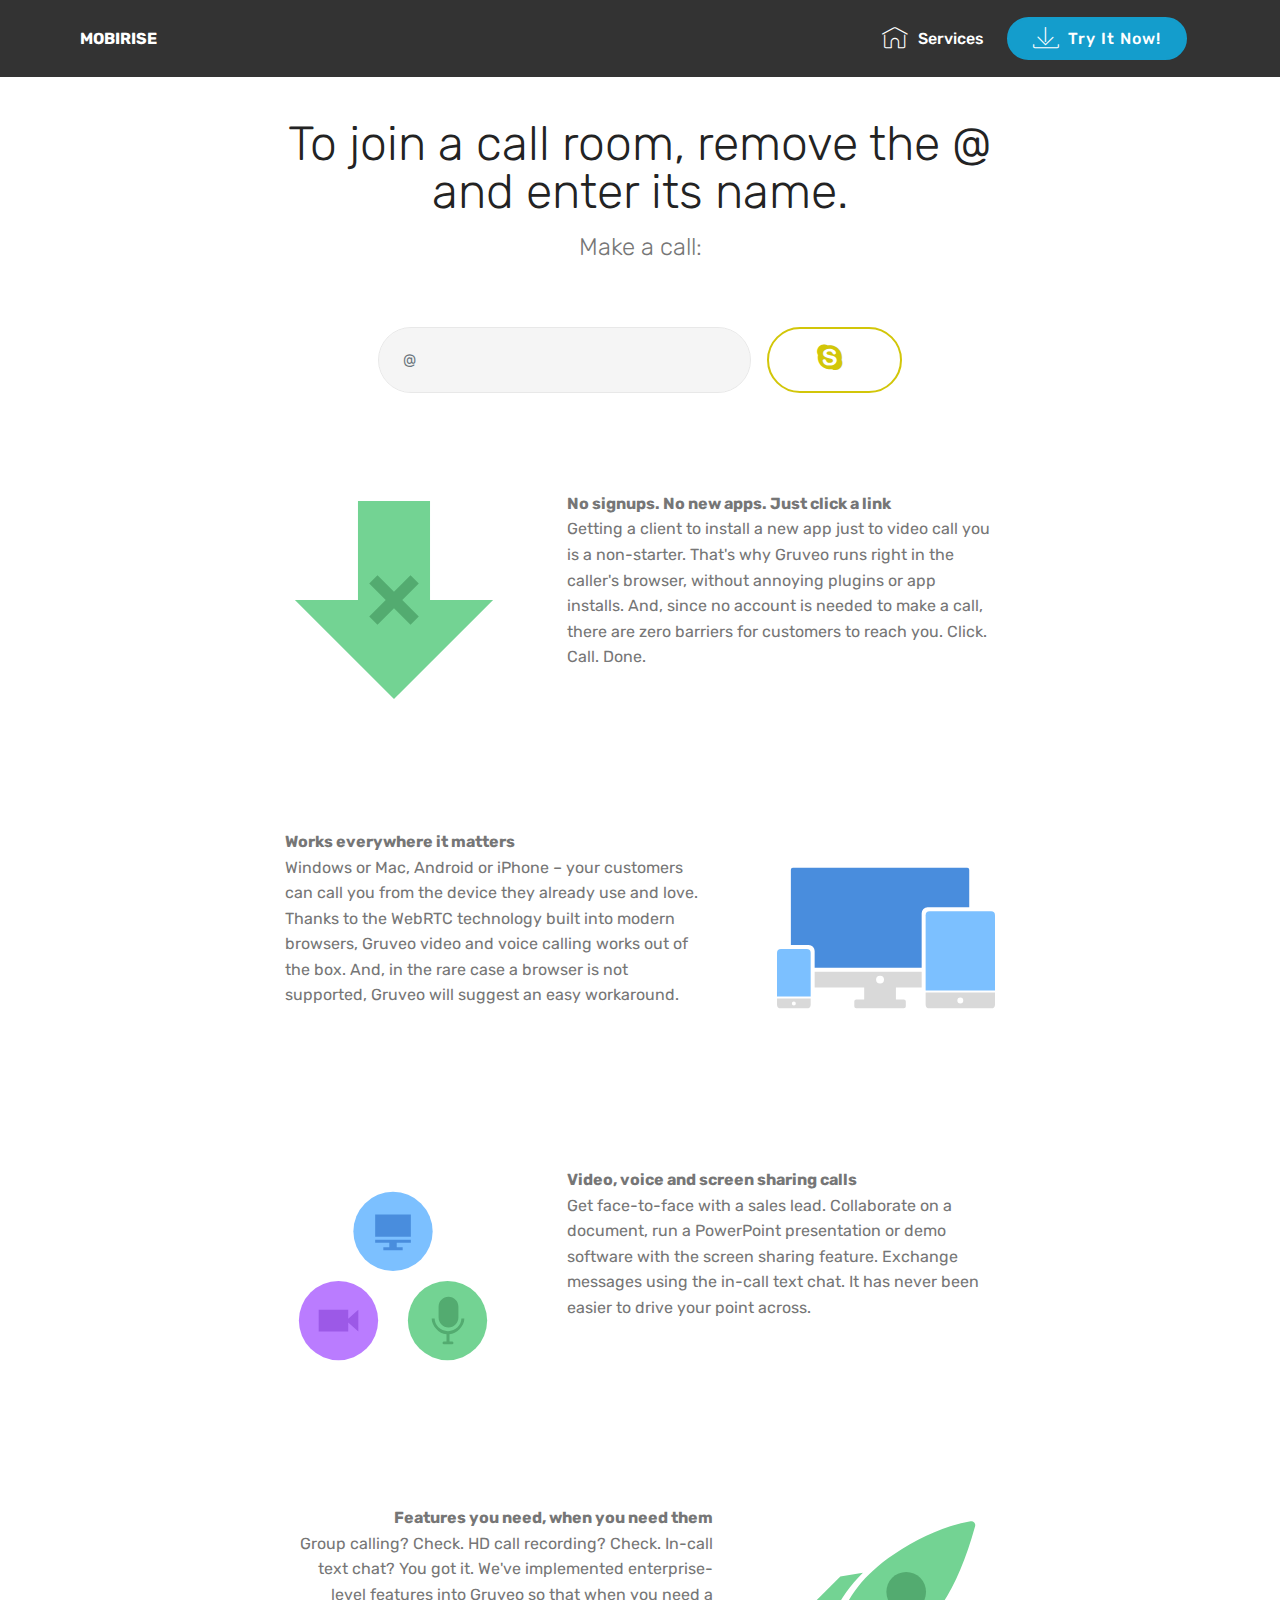
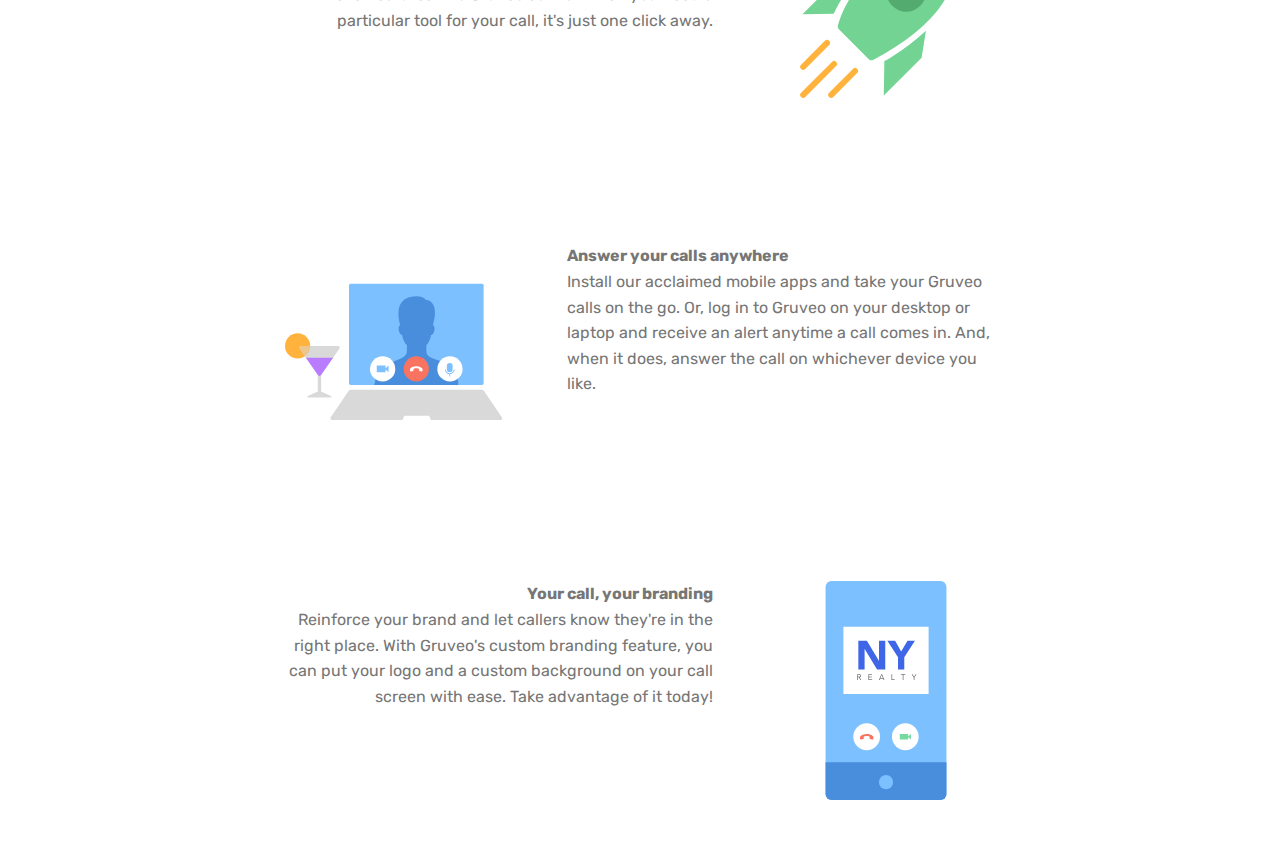
==== commit 61b706e1: "create github pages" ====
--- a/index.html
+++ b/index.html
@@ -8,7 +8,7 @@
   <meta name="viewport" content="width=device-width, initial-scale=1, minimum-scale=1">
   <link rel="shortcut icon" href="assets/images/logo2.png" type="image/x-icon">
   <meta name="description" content="">
-  <title>@title</title>
+  <title>home</title>
   <link rel="stylesheet" href="assets/web/assets/mobirise-icons/mobirise-icons.css">
   <link rel="stylesheet" href="assets/tether/tether.min.css">
   <link rel="stylesheet" href="assets/bootstrap/css/bootstrap.min.css">
@@ -23,7 +23,7 @@
   
 </head>
 <body>
-  <section class="menu cid-qIFod3nXmc" once="menu" id="menu1-e">
+  <section class="menu cid-qQcsWrSDvx" once="menu" id="menu1-8">
 
     
 
@@ -39,82 +39,186 @@
         <div class="menu-logo">
             <div class="navbar-brand">
                 
-                <span class="navbar-caption-wrap"><a class="navbar-caption text-white display-4" href="https://mobirise.com">
-                        @brand</a></span>
+                <span class="navbar-caption-wrap">
+                    <a class="navbar-caption text-white display-4" href="https://mobirise.com">
+                        MOBIRISE
+                    </a>
+                </span>
             </div>
         </div>
         <div class="collapse navbar-collapse" id="navbarSupportedContent">
-            <ul class="navbar-nav nav-dropdown nav-right" data-app-modern-menu="true">
-                <li class="nav-item">
+            <ul class="navbar-nav nav-dropdown" data-app-modern-menu="true"><li class="nav-item">
                     <a class="nav-link link text-white display-4" href="https://mobirise.com">
                         <span class="mbri-home mbr-iconfont mbr-iconfont-btn"></span>
                         Services
                     </a>
-                </li>
-                <li class="nav-item">
-                    <a class="nav-link link text-white display-4" href="https://mobirise.com">
-                        <span class="mbri-search mbr-iconfont mbr-iconfont-btn"></span>
-                        About Us
-                    </a>
-                </li>
-            </ul>
-            
+                </li></ul>
+            <div class="navbar-buttons mbr-section-btn">
+                <a class="btn btn-sm btn-primary display-4" href="https://mobirise.com">
+                    <span class="mbri-save mbr-iconfont mbr-iconfont-btn "></span>
+                    Try It Now!
+                </a>
+            </div>
         </div>
     </nav>
 </section>
 
-<section class="engine"><a href="https://mobirise.ws/o">best mobile website builder</a></section><section once="" class="cid-qIFoxFAqL6" id="footer6-h">
-
-    
-
-    
-
-    <div class="container">
-        <div class="media-container-row align-center mbr-white">
-            <div class="col-12">
-                <p class="mbr-text mb-0 mbr-fonts-style display-7">
-                    © Copyright 2017 Mobirise - All Rights Reserved
-                </p>
-            </div>
-        </div>
-    </div>
-</section>
-
-<section class="testimonials3 cid-qIFppagcar" id="testimonials3-j">
-
-    
-
-    
-
-    <div class="container">
-        <div class="media-container-row">
-            <div class="media-content px-3 align-self-center mbr-white py-2">
-                <p class="mbr-text testimonial-text mbr-fonts-style display-7">@caption</p>
-                <p class="mbr-author-name pt-4 mb-2 mbr-fonts-style display-7"></p>
-                <p class="mbr-author-desc mbr-fonts-style display-7"></p>
-            </div>
-
-            <div class="mbr-figure pl-lg-5" style="width: 130%;">
-              <a href="/@link"><img src="assets/images/face5.jpg" alt="" title=""></a>
-            </div>
-        </div>
-    </div>
-</section>
-
-<section once="" class="cid-qIFoJkpaRt" id="footer7-i">
-
-    
-
-    
-
-    <div class="container">
-        <div class="media-container-row align-center mbr-white">
-            
-            
-            <div class="row row-copirayt">
-                <p class="mbr-text mb-0 mbr-fonts-style mbr-white align-center display-7">
-                    © Copyright 2017 @brand - All Rights Reserved
-                </p>
+<section class="engine"><a href="https://mobirise.ws/m">drag and drop site builder</a></section><section class="mbr-section form3 cid-qQcu8yH8lE" id="form3-a">
+
+    
+
+    
+
+    <div class="container">
+        <div class="row justify-content-center">
+            <div class="title col-12 col-lg-8">
+                <h2 class="align-center pb-2 mbr-fonts-style display-2">To join a call room, remove the @ and enter its name.</h2>
+                <h3 class="mbr-section-subtitle align-center pb-5 mbr-light mbr-fonts-style display-5">Make a call:</h3>
+            </div>
+        </div>
+
+        <div class="row py-2 justify-content-center">
+            <div class="col-12 col-lg-6  col-md-8 " data-form-type="formoid">
+                
+                <form class="mbr-form" action="https://mobirise.com/" method="post">
+                    <div class="mbr-subscribe input-group">
+                        <input class="form-control" type="email" name="email" placeholder="@" data-form-field="Email" required="" id="email-form3-a">
+                        <span class="input-group-btn"><button href="" type="submit" class="btn  btn-success-outline display-4"><span class="socicon socicon-skype mbr-iconfont mbr-iconfont-btn"></span></button></span>
+                    </div>
+                </form>
+            </div>
+        </div>
+    </div>
+</section>
+
+<section class="mbr-section content6 cid-qQcsYqPizw" id="content6-9">
+    
+     
+    
+    <div class="container">
+        <div class="media-container-row">
+            <div class="col-12 col-md-8">
+                <div class="media-container-row">
+                    <div class="mbr-figure" style="width: 60%;">
+                      <img src="assets/images/-.svg" alt="Mobirise" title="">  
+                    </div>
+                    <div class="media-content">
+                        <div class="mbr-section-text">
+                            <p class="mbr-text mb-0 mbr-fonts-style display-7"><strong>
+                               No signups. No new apps. Just click a link</strong><br>Getting a client to install a new app just to video call you is a non-starter. That's why Gruveo runs right in the caller's browser, without annoying plugins or app installs. And, since no account is needed to make a call, there are zero barriers for customers to reach you. Click. Call. Done.<br></p>
+                        </div>
+                    </div>
+                </div>
+            </div>
+        </div>
+    </div>
+</section>
+
+<section class="mbr-section content7 cid-qQcvwZZ9pj" id="content7-b">
+          
+    
+
+    <div class="container">
+        <div class="media-container-row">
+            <div class="col-12 col-md-8">
+                <div class="media-container-row">
+                    <div class="media-content">
+                        <div class="mbr-section-text">
+                            <p class="mbr-text align-right mb-0 mbr-fonts-style display-7"><strong>Works everywhere it matters<br></strong>Windows or Mac, Android or iPhone – your customers can call you from the device they already use and love. Thanks to the WebRTC technology built into modern browsers, Gruveo video and voice calling works out of the box. And, in the rare case a browser is not supported, Gruveo will suggest an easy workaround.<br></p>
+                        </div>
+                    </div>
+                    <div class="mbr-figure" style="width: 60%;">
+                     <img src="assets/images/-1.svg" alt="Mobirise" title="">  
+                    </div>
+                </div>
+            </div>
+        </div>
+    </div>
+</section>
+
+<section class="mbr-section content6 cid-qQcwqnenHQ" id="content6-c">
+    
+     
+    
+    <div class="container">
+        <div class="media-container-row">
+            <div class="col-12 col-md-8">
+                <div class="media-container-row">
+                    <div class="mbr-figure" style="width: 60%;">
+                      <img src="assets/images/-2.svg" alt="Mobirise" title="">  
+                    </div>
+                    <div class="media-content">
+                        <div class="mbr-section-text">
+                            <p class="mbr-text mb-0 mbr-fonts-style display-7"><strong>Video, voice and screen sharing calls<br></strong>Get face-to-face with a sales lead. Collaborate on a document, run a PowerPoint presentation or demo software with the screen sharing feature. Exchange messages using the in-call text chat. It has never been easier to drive your point across.<br></p>
+                        </div>
+                    </div>
+                </div>
+            </div>
+        </div>
+    </div>
+</section>
+
+<section class="mbr-section content7 cid-qQcwCZflLH" id="content7-d">
+          
+    
+
+    <div class="container">
+        <div class="media-container-row">
+            <div class="col-12 col-md-8">
+                <div class="media-container-row">
+                    <div class="media-content">
+                        <div class="mbr-section-text">
+                            <p class="mbr-text align-right mb-0 mbr-fonts-style display-7"><strong>Features you need, when you need them</strong><br>Group calling? Check. HD call recording? Check. In-call text chat? You got it. We've implemented enterprise-level features into Gruveo so that when you need a particular tool for your call, it's just one click away.<strong><br></strong><br></p>
+                        </div>
+                    </div>
+                    <div class="mbr-figure" style="width: 60%;">
+                     <img src="assets/images/-3.svg" alt="Mobirise" title="">  
+                    </div>
+                </div>
+            </div>
+        </div>
+    </div>
+</section>
+
+<section class="mbr-section content6 cid-qQcxHdEgAM" id="content6-e">
+    
+     
+    
+    <div class="container">
+        <div class="media-container-row">
+            <div class="col-12 col-md-8">
+                <div class="media-container-row">
+                    <div class="mbr-figure" style="width: 60%;">
+                      <img src="assets/images/benefit-05.a6ntgizd.svg" alt="Mobirise" title="">  
+                    </div>
+                    <div class="media-content">
+                        <div class="mbr-section-text">
+                            <p class="mbr-text mb-0 mbr-fonts-style display-7"><strong>Answer your calls anywhere<br></strong>Install our acclaimed mobile apps and take your Gruveo calls on the go. Or, log in to Gruveo on your desktop or laptop and receive an alert anytime a call comes in. And, when it does, answer the call on whichever device you like.<br></p>
+                        </div>
+                    </div>
+                </div>
+            </div>
+        </div>
+    </div>
+</section>
+
+<section class="mbr-section content7 cid-qQcy1lrDly" id="content7-f">
+          
+    
+
+    <div class="container">
+        <div class="media-container-row">
+            <div class="col-12 col-md-8">
+                <div class="media-container-row">
+                    <div class="media-content">
+                        <div class="mbr-section-text">
+                            <p class="mbr-text align-right mb-0 mbr-fonts-style display-7"><strong>Your call, your branding<br></strong>Reinforce your brand and let callers know they're in the right place. With Gruveo's custom branding feature, you can put your logo and a custom background on your call screen with ease. Take advantage of it today!<br></p>
+                        </div>
+                    </div>
+                    <div class="mbr-figure" style="width: 60%;">
+                     <img src="assets/images/benefit-06.9hrp9hbx.svg" alt="Mobirise" title="">  
+                    </div>
+                </div>
             </div>
         </div>
     </div>
--- a/assets/mobirise/css/mbr-additional.css
+++ b/assets/mobirise/css/mbr-additional.css
@@ -1372,48 +1372,48 @@
 .dropup .dropdown-toggle::after {
   display: none;
 }
-.cid-qIFod3nXmc .navbar {
-  padding: .5rem 0;
-  background: #767676;
+.cid-qMCyqU7tA9 .navbar {
+  background: #ffffff;
   transition: none;
   min-height: 77px;
-}
-.cid-qIFod3nXmc .navbar-dropdown.bg-color.transparent.opened {
-  background: #767676;
-}
-.cid-qIFod3nXmc a {
+  padding: .5rem 0;
+}
+.cid-qMCyqU7tA9 .navbar-dropdown.bg-color.transparent.opened {
+  background: #ffffff;
+}
+.cid-qMCyqU7tA9 a {
   font-style: normal;
 }
-.cid-qIFod3nXmc .nav-item span {
+.cid-qMCyqU7tA9 .nav-item span {
   padding-right: 0.4em;
   line-height: 0.5em;
   vertical-align: text-bottom;
   position: relative;
   text-decoration: none;
 }
-.cid-qIFod3nXmc .nav-item a {
+.cid-qMCyqU7tA9 .nav-item a {
   display: flex;
   align-items: center;
   justify-content: center;
   padding: 0.7rem 0 !important;
   margin: 0rem .65rem !important;
 }
-.cid-qIFod3nXmc .nav-item:focus,
-.cid-qIFod3nXmc .nav-link:focus {
+.cid-qMCyqU7tA9 .nav-item:focus,
+.cid-qMCyqU7tA9 .nav-link:focus {
   outline: none;
 }
-.cid-qIFod3nXmc .btn {
+.cid-qMCyqU7tA9 .btn {
   padding: 0.4rem 1.5rem;
   display: inline-flex;
   align-items: center;
 }
-.cid-qIFod3nXmc .btn .mbr-iconfont {
+.cid-qMCyqU7tA9 .btn .mbr-iconfont {
   font-size: 1.6rem;
 }
-.cid-qIFod3nXmc .menu-logo {
+.cid-qMCyqU7tA9 .menu-logo {
   margin-right: auto;
 }
-.cid-qIFod3nXmc .menu-logo .navbar-brand {
+.cid-qMCyqU7tA9 .menu-logo .navbar-brand {
   display: flex;
   margin-left: 5rem;
   padding: 0;
@@ -1421,49 +1421,49 @@
   min-height: 3.8rem;
   align-items: center;
 }
-.cid-qIFod3nXmc .menu-logo .navbar-brand .navbar-caption-wrap {
-  display: -webkit-flex;
+.cid-qMCyqU7tA9 .menu-logo .navbar-brand .navbar-caption-wrap {
+  display: flex;
   -webkit-align-items: center;
   align-items: center;
   word-break: break-word;
   min-width: 7rem;
   margin: .3rem 0;
 }
-.cid-qIFod3nXmc .menu-logo .navbar-brand .navbar-caption-wrap .navbar-caption {
+.cid-qMCyqU7tA9 .menu-logo .navbar-brand .navbar-caption-wrap .navbar-caption {
   line-height: 1.2rem !important;
   padding-right: 2rem;
 }
-.cid-qIFod3nXmc .menu-logo .navbar-brand .navbar-logo {
+.cid-qMCyqU7tA9 .menu-logo .navbar-brand .navbar-logo {
   font-size: 4rem;
   transition: font-size 0.25s;
 }
-.cid-qIFod3nXmc .menu-logo .navbar-brand .navbar-logo img {
+.cid-qMCyqU7tA9 .menu-logo .navbar-brand .navbar-logo img {
   display: flex;
 }
-.cid-qIFod3nXmc .menu-logo .navbar-brand .navbar-logo .mbr-iconfont {
+.cid-qMCyqU7tA9 .menu-logo .navbar-brand .navbar-logo .mbr-iconfont {
   transition: font-size 0.25s;
 }
-.cid-qIFod3nXmc .navbar-toggleable-sm .navbar-collapse {
+.cid-qMCyqU7tA9 .navbar-toggleable-sm .navbar-collapse {
   justify-content: flex-end;
   -webkit-justify-content: flex-end;
   padding-right: 5rem;
   width: auto;
 }
-.cid-qIFod3nXmc .navbar-toggleable-sm .navbar-collapse .navbar-nav {
+.cid-qMCyqU7tA9 .navbar-toggleable-sm .navbar-collapse .navbar-nav {
   flex-wrap: wrap;
   -webkit-flex-wrap: wrap;
   padding-left: 0;
 }
-.cid-qIFod3nXmc .navbar-toggleable-sm .navbar-collapse .navbar-nav .nav-item {
+.cid-qMCyqU7tA9 .navbar-toggleable-sm .navbar-collapse .navbar-nav .nav-item {
   -webkit-align-self: center;
   align-self: center;
 }
-.cid-qIFod3nXmc .navbar-toggleable-sm .navbar-collapse .navbar-buttons {
+.cid-qMCyqU7tA9 .navbar-toggleable-sm .navbar-collapse .navbar-buttons {
   padding-left: 0;
   padding-bottom: 0;
 }
-.cid-qIFod3nXmc .dropdown .dropdown-menu {
-  background: #767676;
+.cid-qMCyqU7tA9 .dropdown .dropdown-menu {
+  background: #ffffff;
   display: none;
   position: absolute;
   min-width: 5rem;
@@ -1471,20 +1471,20 @@
   padding-bottom: 1.4rem;
   text-align: left;
 }
-.cid-qIFod3nXmc .dropdown .dropdown-menu .dropdown-item {
+.cid-qMCyqU7tA9 .dropdown .dropdown-menu .dropdown-item {
   width: auto;
   padding: 0.235em 1.5385em 0.235em 1.5385em !important;
 }
-.cid-qIFod3nXmc .dropdown .dropdown-menu .dropdown-item::after {
+.cid-qMCyqU7tA9 .dropdown .dropdown-menu .dropdown-item::after {
   right: 0.5rem;
 }
-.cid-qIFod3nXmc .dropdown .dropdown-menu .dropdown-submenu {
+.cid-qMCyqU7tA9 .dropdown .dropdown-menu .dropdown-submenu {
   margin: 0;
 }
-.cid-qIFod3nXmc .dropdown.open > .dropdown-menu {
+.cid-qMCyqU7tA9 .dropdown.open > .dropdown-menu {
   display: block;
 }
-.cid-qIFod3nXmc .navbar-toggleable-sm.opened:after {
+.cid-qMCyqU7tA9 .navbar-toggleable-sm.opened:after {
   position: absolute;
   width: 100vw;
   height: 100vh;
@@ -1496,28 +1496,28 @@
   -webkit-transform: translateY(100%);
   z-index: 1000;
 }
-.cid-qIFod3nXmc .navbar.navbar-short {
+.cid-qMCyqU7tA9 .navbar.navbar-short {
   min-height: 60px;
   transition: all .2s;
 }
-.cid-qIFod3nXmc .navbar.navbar-short .navbar-toggler-right {
+.cid-qMCyqU7tA9 .navbar.navbar-short .navbar-toggler-right {
   top: 20px;
 }
-.cid-qIFod3nXmc .navbar.navbar-short .navbar-logo a {
+.cid-qMCyqU7tA9 .navbar.navbar-short .navbar-logo a {
   font-size: 2.5rem !important;
   line-height: 2.5rem;
   transition: font-size 0.25s;
 }
-.cid-qIFod3nXmc .navbar.navbar-short .navbar-logo a .mbr-iconfont {
+.cid-qMCyqU7tA9 .navbar.navbar-short .navbar-logo a .mbr-iconfont {
   font-size: 2.5rem !important;
 }
-.cid-qIFod3nXmc .navbar.navbar-short .navbar-logo a img {
+.cid-qMCyqU7tA9 .navbar.navbar-short .navbar-logo a img {
   height: 3rem !important;
 }
-.cid-qIFod3nXmc .navbar.navbar-short .navbar-brand {
+.cid-qMCyqU7tA9 .navbar.navbar-short .navbar-brand {
   min-height: 3rem;
 }
-.cid-qIFod3nXmc button.navbar-toggler {
+.cid-qMCyqU7tA9 button.navbar-toggler {
   width: 31px;
   height: 18px;
   cursor: pointer;
@@ -1525,103 +1525,99 @@
   top: 1.5rem;
   right: 1rem;
 }
-.cid-qIFod3nXmc button.navbar-toggler:focus {
+.cid-qMCyqU7tA9 button.navbar-toggler:focus {
   outline: none;
 }
-.cid-qIFod3nXmc button.navbar-toggler .hamburger span {
+.cid-qMCyqU7tA9 button.navbar-toggler .hamburger span {
   position: absolute;
   right: 0;
   width: 30px;
   height: 2px;
   border-right: 5px;
-  background-color: #ffffff;
-}
-.cid-qIFod3nXmc button.navbar-toggler .hamburger span:nth-child(1) {
+  background-color: #333333;
+}
+.cid-qMCyqU7tA9 button.navbar-toggler .hamburger span:nth-child(1) {
   top: 0;
   transition: all .2s;
 }
-.cid-qIFod3nXmc button.navbar-toggler .hamburger span:nth-child(2) {
+.cid-qMCyqU7tA9 button.navbar-toggler .hamburger span:nth-child(2) {
   top: 8px;
   transition: all .15s;
 }
-.cid-qIFod3nXmc button.navbar-toggler .hamburger span:nth-child(3) {
+.cid-qMCyqU7tA9 button.navbar-toggler .hamburger span:nth-child(3) {
   top: 8px;
   transition: all .15s;
 }
-.cid-qIFod3nXmc button.navbar-toggler .hamburger span:nth-child(4) {
+.cid-qMCyqU7tA9 button.navbar-toggler .hamburger span:nth-child(4) {
   top: 16px;
   transition: all .2s;
 }
-.cid-qIFod3nXmc nav.opened .hamburger span:nth-child(1) {
+.cid-qMCyqU7tA9 nav.opened .hamburger span:nth-child(1) {
   top: 8px;
   width: 0;
   opacity: 0;
   right: 50%;
   transition: all .2s;
 }
-.cid-qIFod3nXmc nav.opened .hamburger span:nth-child(2) {
+.cid-qMCyqU7tA9 nav.opened .hamburger span:nth-child(2) {
   -webkit-transform: rotate(45deg);
   transform: rotate(45deg);
   transition: all .25s;
 }
-.cid-qIFod3nXmc nav.opened .hamburger span:nth-child(3) {
+.cid-qMCyqU7tA9 nav.opened .hamburger span:nth-child(3) {
   -webkit-transform: rotate(-45deg);
   transform: rotate(-45deg);
   transition: all .25s;
 }
-.cid-qIFod3nXmc nav.opened .hamburger span:nth-child(4) {
+.cid-qMCyqU7tA9 nav.opened .hamburger span:nth-child(4) {
   top: 8px;
   width: 0;
   opacity: 0;
   right: 50%;
   transition: all .2s;
 }
-.cid-qIFod3nXmc .collapsed.navbar-expand {
+.cid-qMCyqU7tA9 .collapsed.navbar-expand {
   flex-direction: column;
 }
-.cid-qIFod3nXmc .collapsed .btn {
+.cid-qMCyqU7tA9 .collapsed .btn {
   display: flex;
 }
-.cid-qIFod3nXmc .collapsed .navbar-collapse {
+.cid-qMCyqU7tA9 .collapsed .navbar-collapse {
   display: none !important;
   padding-right: 0 !important;
 }
-.cid-qIFod3nXmc .collapsed .navbar-collapse.collapsing,
-.cid-qIFod3nXmc .collapsed .navbar-collapse.show {
+.cid-qMCyqU7tA9 .collapsed .navbar-collapse.collapsing,
+.cid-qMCyqU7tA9 .collapsed .navbar-collapse.show {
   display: block !important;
 }
-.cid-qIFod3nXmc .collapsed .navbar-collapse.collapsing .navbar-nav,
-.cid-qIFod3nXmc .collapsed .navbar-collapse.show .navbar-nav {
+.cid-qMCyqU7tA9 .collapsed .navbar-collapse.collapsing .navbar-nav,
+.cid-qMCyqU7tA9 .collapsed .navbar-collapse.show .navbar-nav {
   display: block;
   text-align: center;
 }
-.cid-qIFod3nXmc .collapsed .navbar-collapse.collapsing .navbar-nav .nav-item,
-.cid-qIFod3nXmc .collapsed .navbar-collapse.show .navbar-nav .nav-item {
+.cid-qMCyqU7tA9 .collapsed .navbar-collapse.collapsing .navbar-nav .nav-item,
+.cid-qMCyqU7tA9 .collapsed .navbar-collapse.show .navbar-nav .nav-item {
   clear: both;
 }
-.cid-qIFod3nXmc .collapsed .navbar-collapse.collapsing .navbar-nav .nav-item:last-child,
-.cid-qIFod3nXmc .collapsed .navbar-collapse.show .navbar-nav .nav-item:last-child {
+.cid-qMCyqU7tA9 .collapsed .navbar-collapse.collapsing .navbar-buttons,
+.cid-qMCyqU7tA9 .collapsed .navbar-collapse.show .navbar-buttons {
+  text-align: center;
+}
+.cid-qMCyqU7tA9 .collapsed .navbar-collapse.collapsing .navbar-buttons:last-child,
+.cid-qMCyqU7tA9 .collapsed .navbar-collapse.show .navbar-buttons:last-child {
   margin-bottom: 1rem;
 }
-.cid-qIFod3nXmc .collapsed .navbar-collapse.collapsing .navbar-buttons,
-.cid-qIFod3nXmc .collapsed .navbar-collapse.show .navbar-buttons {
-  text-align: center;
-}
-.cid-qIFod3nXmc .collapsed .navbar-collapse.collapsing .navbar-buttons:last-child,
-.cid-qIFod3nXmc .collapsed .navbar-collapse.show .navbar-buttons:last-child {
-  margin-bottom: 1rem;
-}
-.cid-qIFod3nXmc .collapsed button.navbar-toggler {
+.cid-qMCyqU7tA9 .collapsed button.navbar-toggler {
   display: block;
 }
-.cid-qIFod3nXmc .collapsed .navbar-brand {
+.cid-qMCyqU7tA9 .collapsed .navbar-brand {
   margin-left: 1rem !important;
 }
-.cid-qIFod3nXmc .collapsed .navbar-toggleable-sm {
+.cid-qMCyqU7tA9 .collapsed .navbar-toggleable-sm {
   flex-direction: column;
   -webkit-flex-direction: column;
 }
-.cid-qIFod3nXmc .collapsed .dropdown .dropdown-menu {
+.cid-qMCyqU7tA9 .collapsed .dropdown .dropdown-menu {
   width: 100%;
   text-align: center;
   position: relative;
@@ -1633,19 +1629,19 @@
   transition-duration: .5s;
   transition-property: opacity,padding,height;
 }
-.cid-qIFod3nXmc .collapsed .dropdown.open > .dropdown-menu {
+.cid-qMCyqU7tA9 .collapsed .dropdown.open > .dropdown-menu {
   position: relative;
   opacity: 1;
   height: auto;
   padding: 1.4rem 0;
   visibility: visible;
 }
-.cid-qIFod3nXmc .collapsed .dropdown .dropdown-submenu {
+.cid-qMCyqU7tA9 .collapsed .dropdown .dropdown-submenu {
   left: 0;
   text-align: center;
   width: 100%;
 }
-.cid-qIFod3nXmc .collapsed .dropdown .dropdown-toggle[data-toggle="dropdown-submenu"]::after {
+.cid-qMCyqU7tA9 .collapsed .dropdown .dropdown-toggle[data-toggle="dropdown-submenu"]::after {
   margin-top: 0;
   position: inherit;
   right: 0;
@@ -1661,55 +1657,51 @@
   border-left: .30em solid transparent;
 }
 @media (max-width: 991px) {
-  .cid-qIFod3nXmc .navbar-expand {
+  .cid-qMCyqU7tA9.navbar-expand {
     flex-direction: column;
   }
-  .cid-qIFod3nXmc img {
+  .cid-qMCyqU7tA9 img {
     height: 3.8rem !important;
   }
-  .cid-qIFod3nXmc .btn {
+  .cid-qMCyqU7tA9 .btn {
     display: flex;
   }
-  .cid-qIFod3nXmc button.navbar-toggler {
+  .cid-qMCyqU7tA9 button.navbar-toggler {
     display: block;
   }
-  .cid-qIFod3nXmc .navbar-brand {
+  .cid-qMCyqU7tA9 .navbar-brand {
     margin-left: 1rem !important;
   }
-  .cid-qIFod3nXmc .navbar-toggleable-sm {
+  .cid-qMCyqU7tA9 .navbar-toggleable-sm {
     flex-direction: column;
     -webkit-flex-direction: column;
   }
-  .cid-qIFod3nXmc .navbar-collapse {
+  .cid-qMCyqU7tA9 .navbar-collapse {
     display: none !important;
     padding-right: 0 !important;
   }
-  .cid-qIFod3nXmc .navbar-collapse.collapsing,
-  .cid-qIFod3nXmc .navbar-collapse.show {
+  .cid-qMCyqU7tA9 .navbar-collapse.collapsing,
+  .cid-qMCyqU7tA9 .navbar-collapse.show {
     display: block !important;
   }
-  .cid-qIFod3nXmc .navbar-collapse.collapsing .navbar-nav,
-  .cid-qIFod3nXmc .navbar-collapse.show .navbar-nav {
+  .cid-qMCyqU7tA9 .navbar-collapse.collapsing .navbar-nav,
+  .cid-qMCyqU7tA9 .navbar-collapse.show .navbar-nav {
     display: block;
     text-align: center;
   }
-  .cid-qIFod3nXmc .navbar-collapse.collapsing .navbar-nav .nav-item,
-  .cid-qIFod3nXmc .navbar-collapse.show .navbar-nav .nav-item {
+  .cid-qMCyqU7tA9 .navbar-collapse.collapsing .navbar-nav .nav-item,
+  .cid-qMCyqU7tA9 .navbar-collapse.show .navbar-nav .nav-item {
     clear: both;
   }
-  .cid-qIFod3nXmc .navbar-collapse.collapsing .navbar-nav .nav-item:last-child,
-  .cid-qIFod3nXmc .navbar-collapse.show .navbar-nav .nav-item:last-child {
+  .cid-qMCyqU7tA9 .navbar-collapse.collapsing .navbar-buttons,
+  .cid-qMCyqU7tA9 .navbar-collapse.show .navbar-buttons {
+    text-align: center;
+  }
+  .cid-qMCyqU7tA9 .navbar-collapse.collapsing .navbar-buttons:last-child,
+  .cid-qMCyqU7tA9 .navbar-collapse.show .navbar-buttons:last-child {
     margin-bottom: 1rem;
   }
-  .cid-qIFod3nXmc .navbar-collapse.collapsing .navbar-buttons,
-  .cid-qIFod3nXmc .navbar-collapse.show .navbar-buttons {
-    text-align: center;
-  }
-  .cid-qIFod3nXmc .navbar-collapse.collapsing .navbar-buttons:last-child,
-  .cid-qIFod3nXmc .navbar-collapse.show .navbar-buttons:last-child {
-    margin-bottom: 1rem;
-  }
-  .cid-qIFod3nXmc .dropdown .dropdown-menu {
+  .cid-qMCyqU7tA9 .dropdown .dropdown-menu {
     width: 100%;
     text-align: center;
     position: relative;
@@ -1721,19 +1713,19 @@
     transition-duration: .5s;
     transition-property: opacity,padding,height;
   }
-  .cid-qIFod3nXmc .dropdown.open > .dropdown-menu {
+  .cid-qMCyqU7tA9 .dropdown.open > .dropdown-menu {
     position: relative;
     opacity: 1;
     height: auto;
     padding: 1.4rem 0;
     visibility: visible;
   }
-  .cid-qIFod3nXmc .dropdown .dropdown-submenu {
+  .cid-qMCyqU7tA9 .dropdown .dropdown-submenu {
     left: 0;
     text-align: center;
     width: 100%;
   }
-  .cid-qIFod3nXmc .dropdown .dropdown-toggle[data-toggle="dropdown-submenu"]::after {
+  .cid-qMCyqU7tA9 .dropdown .dropdown-toggle[data-toggle="dropdown-submenu"]::after {
     margin-top: 0;
     position: inherit;
     right: 0;
@@ -1750,106 +1742,658 @@
   }
 }
 @media (min-width: 767px) {
-  .cid-qIFod3nXmc .menu-logo {
+  .cid-qMCyqU7tA9 .menu-logo {
     flex-shrink: 0;
   }
 }
-.cid-qIFod3nXmc .navbar-collapse {
+.cid-qMCyqU7tA9 .navbar-collapse {
   flex-basis: auto;
 }
-.cid-qIFod3nXmc .nav-link:hover,
-.cid-qIFod3nXmc .dropdown-item:hover {
-  color: #c1c1c1 !important;
-}
-.cid-qIFoxFAqL6 {
-  padding-top: 30px;
-  padding-bottom: 30px;
-  background-color: #2e2e2e;
-}
-.cid-qIFppagcar {
-  padding-top: 30px;
-  padding-bottom: 30px;
-  background-color: #f3f4f6;
-}
-.cid-qIFppagcar .testimonial-text {
-  font-style: italic;
-  color: #676767;
-  font-weight: 300;
-}
-.cid-qIFppagcar .mbr-author-name {
-  font-weight: bold;
-  color: #232;
-}
-.cid-qIFppagcar .mbr-author-desc {
-  color: #232;
-}
-.cid-qIFoJkpaRt {
-  padding-top: 15px;
-  padding-bottom: 15px;
-  background-color: #767676;
-}
-.cid-qIFoJkpaRt .row-links {
+.cid-qMCyqU7tA9 .nav-link:hover,
+.cid-qMCyqU7tA9 .dropdown-item:hover {
+  color: #767676 !important;
+}
+.cid-qQ2C1jUk9R {
+  padding-top: 105px;
+  padding-bottom: 90px;
+  background-color: #cccccc;
+}
+.cid-qQ2C1jUk9R .media-container-column {
+  align-items: center;
+}
+.cid-qQ2C1jUk9R .mbr-author-desc {
+  display: block;
+}
+.cid-qQ2C1jUk9R .mbr-testimonial {
+  flex-basis: auto;
+  margin-top: 5rem;
+}
+.cid-qQ2C1jUk9R .mbr-testimonial .panel-item {
+  background-color: #635a51;
+}
+.cid-qQ2C1jUk9R .mbr-testimonial .card-block {
+  -webkit-flex-grow: 0;
+  flex-grow: 0;
+  padding: 2rem;
+}
+.cid-qQ2C1jUk9R .mbr-testimonial .card-block .testimonial-photo {
+  margin-top: -5rem;
+  display: inline-block;
+  width: 120px;
+  height: 120px;
+  margin-bottom: 1.6rem;
+  overflow: hidden;
+  border-radius: 50%;
+}
+.cid-qQ2C1jUk9R .mbr-testimonial .card-block .testimonial-photo img {
   width: 100%;
+  min-width: 100%;
+  min-height: 100%;
+}
+.cid-qQ2C1jUk9R .mbr-testimonial .card-block p {
+  margin: 0;
+}
+.cid-qQ2C1jUk9R .mbr-testimonial .card-footer {
+  padding: 0 2rem 2rem 2rem;
+  border-top: 0;
+  word-wrap: break-word;
+  word-break: break-word;
+  background: none;
+}
+@media (max-width: 260px) {
+  .cid-qQ2C1jUk9R .testimonial-photo {
+    width: 100% !important;
+    height: auto !important;
+  }
+}
+.cid-qQ2C1jUk9R .mbr-text {
+  text-align: center;
+  color: #27d627;
+}
+.cid-qQcsWrSDvx .navbar {
+  padding: .5rem 0;
+  background: #333333;
+  transition: none;
+  min-height: 77px;
+}
+.cid-qQcsWrSDvx .navbar-dropdown.bg-color.transparent.opened {
+  background: #333333;
+}
+.cid-qQcsWrSDvx a {
+  font-style: normal;
+}
+.cid-qQcsWrSDvx .nav-item span {
+  padding-right: 0.4em;
+  line-height: 0.5em;
+  vertical-align: text-bottom;
+  position: relative;
+  text-decoration: none;
+}
+.cid-qQcsWrSDvx .nav-item a {
+  display: flex;
+  align-items: center;
   justify-content: center;
-}
-.cid-qIFoJkpaRt .social-row {
-  width: 100%;
-  justify-content: center;
-}
-.cid-qIFoJkpaRt .media-container-row {
-  flex-direction: column;
-  justify-content: center;
+  padding: 0.7rem 0 !important;
+  margin: 0rem .65rem !important;
+}
+.cid-qQcsWrSDvx .nav-item:focus,
+.cid-qQcsWrSDvx .nav-link:focus {
+  outline: none;
+}
+.cid-qQcsWrSDvx .btn {
+  padding: 0.4rem 1.5rem;
+  display: inline-flex;
   align-items: center;
 }
-.cid-qIFoJkpaRt .media-container-row .foot-menu {
-  list-style: none;
+.cid-qQcsWrSDvx .btn .mbr-iconfont {
+  font-size: 1.6rem;
+}
+.cid-qQcsWrSDvx .menu-logo {
+  margin-right: auto;
+}
+.cid-qQcsWrSDvx .menu-logo .navbar-brand {
   display: flex;
-  justify-content: center;
-  flex-wrap: wrap;
+  margin-left: 5rem;
   padding: 0;
-  margin-bottom: 0;
-}
-.cid-qIFoJkpaRt .media-container-row .foot-menu li {
-  padding: 0 1rem 1rem 1rem;
-}
-.cid-qIFoJkpaRt .media-container-row .foot-menu li p {
-  margin: 0;
-}
-.cid-qIFoJkpaRt .media-container-row .social-list {
-  padding-left: 0;
-  margin-bottom: 0;
-  list-style: none;
+  transition: padding .2s;
+  min-height: 3.8rem;
+  align-items: center;
+}
+.cid-qQcsWrSDvx .menu-logo .navbar-brand .navbar-caption-wrap {
+  display: -webkit-flex;
+  -webkit-align-items: center;
+  align-items: center;
+  word-break: break-word;
+  min-width: 7rem;
+  margin: .3rem 0;
+}
+.cid-qQcsWrSDvx .menu-logo .navbar-brand .navbar-caption-wrap .navbar-caption {
+  line-height: 1.2rem !important;
+  padding-right: 2rem;
+}
+.cid-qQcsWrSDvx .menu-logo .navbar-brand .navbar-logo {
+  font-size: 4rem;
+  transition: font-size 0.25s;
+}
+.cid-qQcsWrSDvx .menu-logo .navbar-brand .navbar-logo img {
   display: flex;
-  flex-wrap: wrap;
+}
+.cid-qQcsWrSDvx .menu-logo .navbar-brand .navbar-logo .mbr-iconfont {
+  transition: font-size 0.25s;
+}
+.cid-qQcsWrSDvx .navbar-toggleable-sm .navbar-collapse {
   justify-content: flex-end;
   -webkit-justify-content: flex-end;
-}
-.cid-qIFoJkpaRt .media-container-row .social-list .mbr-iconfont-social {
-  font-size: 1.5rem;
-  color: #ffffff;
-}
-.cid-qIFoJkpaRt .media-container-row .social-list .soc-item {
-  margin: 0 .5rem;
-}
-.cid-qIFoJkpaRt .media-container-row .social-list a {
+  padding-right: 5rem;
+  width: auto;
+}
+.cid-qQcsWrSDvx .navbar-toggleable-sm .navbar-collapse .navbar-nav {
+  flex-wrap: wrap;
+  -webkit-flex-wrap: wrap;
+  padding-left: 0;
+}
+.cid-qQcsWrSDvx .navbar-toggleable-sm .navbar-collapse .navbar-nav .nav-item {
+  -webkit-align-self: center;
+  align-self: center;
+}
+.cid-qQcsWrSDvx .navbar-toggleable-sm .navbar-collapse .navbar-buttons {
+  padding-left: 0;
+  padding-bottom: 0;
+}
+.cid-qQcsWrSDvx .dropdown .dropdown-menu {
+  background: #333333;
+  display: none;
+  position: absolute;
+  min-width: 5rem;
+  padding-top: 1.4rem;
+  padding-bottom: 1.4rem;
+  text-align: left;
+}
+.cid-qQcsWrSDvx .dropdown .dropdown-menu .dropdown-item {
+  width: auto;
+  padding: 0.235em 1.5385em 0.235em 1.5385em !important;
+}
+.cid-qQcsWrSDvx .dropdown .dropdown-menu .dropdown-item::after {
+  right: 0.5rem;
+}
+.cid-qQcsWrSDvx .dropdown .dropdown-menu .dropdown-submenu {
   margin: 0;
-  opacity: .5;
-  -webkit-transition: .2s linear;
-  transition: .2s linear;
-}
-.cid-qIFoJkpaRt .media-container-row .social-list a:hover {
+}
+.cid-qQcsWrSDvx .dropdown.open > .dropdown-menu {
+  display: block;
+}
+.cid-qQcsWrSDvx .navbar-toggleable-sm.opened:after {
+  position: absolute;
+  width: 100vw;
+  height: 100vh;
+  content: '';
+  background-color: rgba(0, 0, 0, 0.1);
+  left: 0;
+  bottom: 0;
+  transform: translateY(100%);
+  -webkit-transform: translateY(100%);
+  z-index: 1000;
+}
+.cid-qQcsWrSDvx .navbar.navbar-short {
+  min-height: 60px;
+  transition: all .2s;
+}
+.cid-qQcsWrSDvx .navbar.navbar-short .navbar-toggler-right {
+  top: 20px;
+}
+.cid-qQcsWrSDvx .navbar.navbar-short .navbar-logo a {
+  font-size: 2.5rem !important;
+  line-height: 2.5rem;
+  transition: font-size 0.25s;
+}
+.cid-qQcsWrSDvx .navbar.navbar-short .navbar-logo a .mbr-iconfont {
+  font-size: 2.5rem !important;
+}
+.cid-qQcsWrSDvx .navbar.navbar-short .navbar-logo a img {
+  height: 3rem !important;
+}
+.cid-qQcsWrSDvx .navbar.navbar-short .navbar-brand {
+  min-height: 3rem;
+}
+.cid-qQcsWrSDvx button.navbar-toggler {
+  width: 31px;
+  height: 18px;
+  cursor: pointer;
+  transition: all .2s;
+  top: 1.5rem;
+  right: 1rem;
+}
+.cid-qQcsWrSDvx button.navbar-toggler:focus {
+  outline: none;
+}
+.cid-qQcsWrSDvx button.navbar-toggler .hamburger span {
+  position: absolute;
+  right: 0;
+  width: 30px;
+  height: 2px;
+  border-right: 5px;
+  background-color: #ffffff;
+}
+.cid-qQcsWrSDvx button.navbar-toggler .hamburger span:nth-child(1) {
+  top: 0;
+  transition: all .2s;
+}
+.cid-qQcsWrSDvx button.navbar-toggler .hamburger span:nth-child(2) {
+  top: 8px;
+  transition: all .15s;
+}
+.cid-qQcsWrSDvx button.navbar-toggler .hamburger span:nth-child(3) {
+  top: 8px;
+  transition: all .15s;
+}
+.cid-qQcsWrSDvx button.navbar-toggler .hamburger span:nth-child(4) {
+  top: 16px;
+  transition: all .2s;
+}
+.cid-qQcsWrSDvx nav.opened .hamburger span:nth-child(1) {
+  top: 8px;
+  width: 0;
+  opacity: 0;
+  right: 50%;
+  transition: all .2s;
+}
+.cid-qQcsWrSDvx nav.opened .hamburger span:nth-child(2) {
+  -webkit-transform: rotate(45deg);
+  transform: rotate(45deg);
+  transition: all .25s;
+}
+.cid-qQcsWrSDvx nav.opened .hamburger span:nth-child(3) {
+  -webkit-transform: rotate(-45deg);
+  transform: rotate(-45deg);
+  transition: all .25s;
+}
+.cid-qQcsWrSDvx nav.opened .hamburger span:nth-child(4) {
+  top: 8px;
+  width: 0;
+  opacity: 0;
+  right: 50%;
+  transition: all .2s;
+}
+.cid-qQcsWrSDvx .collapsed.navbar-expand {
+  flex-direction: column;
+}
+.cid-qQcsWrSDvx .collapsed .btn {
+  display: flex;
+}
+.cid-qQcsWrSDvx .collapsed .navbar-collapse {
+  display: none !important;
+  padding-right: 0 !important;
+}
+.cid-qQcsWrSDvx .collapsed .navbar-collapse.collapsing,
+.cid-qQcsWrSDvx .collapsed .navbar-collapse.show {
+  display: block !important;
+}
+.cid-qQcsWrSDvx .collapsed .navbar-collapse.collapsing .navbar-nav,
+.cid-qQcsWrSDvx .collapsed .navbar-collapse.show .navbar-nav {
+  display: block;
+  text-align: center;
+}
+.cid-qQcsWrSDvx .collapsed .navbar-collapse.collapsing .navbar-nav .nav-item,
+.cid-qQcsWrSDvx .collapsed .navbar-collapse.show .navbar-nav .nav-item {
+  clear: both;
+}
+.cid-qQcsWrSDvx .collapsed .navbar-collapse.collapsing .navbar-buttons,
+.cid-qQcsWrSDvx .collapsed .navbar-collapse.show .navbar-buttons {
+  text-align: center;
+}
+.cid-qQcsWrSDvx .collapsed .navbar-collapse.collapsing .navbar-buttons:last-child,
+.cid-qQcsWrSDvx .collapsed .navbar-collapse.show .navbar-buttons:last-child {
+  margin-bottom: 1rem;
+}
+.cid-qQcsWrSDvx .collapsed button.navbar-toggler {
+  display: block;
+}
+.cid-qQcsWrSDvx .collapsed .navbar-brand {
+  margin-left: 1rem !important;
+}
+.cid-qQcsWrSDvx .collapsed .navbar-toggleable-sm {
+  flex-direction: column;
+  -webkit-flex-direction: column;
+}
+.cid-qQcsWrSDvx .collapsed .dropdown .dropdown-menu {
+  width: 100%;
+  text-align: center;
+  position: relative;
+  opacity: 0;
+  display: block;
+  height: 0;
+  visibility: hidden;
+  padding: 0;
+  transition-duration: .5s;
+  transition-property: opacity,padding,height;
+}
+.cid-qQcsWrSDvx .collapsed .dropdown.open > .dropdown-menu {
+  position: relative;
   opacity: 1;
-}
-@media (max-width: 767px) {
-  .cid-qIFoJkpaRt .media-container-row .social-list {
-    justify-content: center;
-    -webkit-justify-content: center;
-  }
-}
-.cid-qIFoJkpaRt .media-container-row .row-copirayt {
-  word-break: break-word;
+  height: auto;
+  padding: 1.4rem 0;
+  visibility: visible;
+}
+.cid-qQcsWrSDvx .collapsed .dropdown .dropdown-submenu {
+  left: 0;
+  text-align: center;
   width: 100%;
 }
-.cid-qIFoJkpaRt .media-container-row .row-copirayt p {
-  width: 100%;
-}
+.cid-qQcsWrSDvx .collapsed .dropdown .dropdown-toggle[data-toggle="dropdown-submenu"]::after {
+  margin-top: 0;
+  position: inherit;
+  right: 0;
+  top: 50%;
+  display: inline-block;
+  width: 0;
+  height: 0;
+  margin-left: .3em;
+  vertical-align: middle;
+  content: "";
+  border-top: .30em solid;
+  border-right: .30em solid transparent;
+  border-left: .30em solid transparent;
+}
+@media (max-width: 991px) {
+  .cid-qQcsWrSDvx .navbar-expand {
+    flex-direction: column;
+  }
+  .cid-qQcsWrSDvx img {
+    height: 3.8rem !important;
+  }
+  .cid-qQcsWrSDvx .btn {
+    display: flex;
+  }
+  .cid-qQcsWrSDvx button.navbar-toggler {
+    display: block;
+  }
+  .cid-qQcsWrSDvx .navbar-brand {
+    margin-left: 1rem !important;
+  }
+  .cid-qQcsWrSDvx .navbar-toggleable-sm {
+    flex-direction: column;
+    -webkit-flex-direction: column;
+  }
+  .cid-qQcsWrSDvx .navbar-collapse {
+    display: none !important;
+    padding-right: 0 !important;
+  }
+  .cid-qQcsWrSDvx .navbar-collapse.collapsing,
+  .cid-qQcsWrSDvx .navbar-collapse.show {
+    display: block !important;
+  }
+  .cid-qQcsWrSDvx .navbar-collapse.collapsing .navbar-nav,
+  .cid-qQcsWrSDvx .navbar-collapse.show .navbar-nav {
+    display: block;
+    text-align: center;
+  }
+  .cid-qQcsWrSDvx .navbar-collapse.collapsing .navbar-nav .nav-item,
+  .cid-qQcsWrSDvx .navbar-collapse.show .navbar-nav .nav-item {
+    clear: both;
+  }
+  .cid-qQcsWrSDvx .navbar-collapse.collapsing .navbar-buttons,
+  .cid-qQcsWrSDvx .navbar-collapse.show .navbar-buttons {
+    text-align: center;
+  }
+  .cid-qQcsWrSDvx .navbar-collapse.collapsing .navbar-buttons:last-child,
+  .cid-qQcsWrSDvx .navbar-collapse.show .navbar-buttons:last-child {
+    margin-bottom: 1rem;
+  }
+  .cid-qQcsWrSDvx .dropdown .dropdown-menu {
+    width: 100%;
+    text-align: center;
+    position: relative;
+    opacity: 0;
+    display: block;
+    height: 0;
+    visibility: hidden;
+    padding: 0;
+    transition-duration: .5s;
+    transition-property: opacity,padding,height;
+  }
+  .cid-qQcsWrSDvx .dropdown.open > .dropdown-menu {
+    position: relative;
+    opacity: 1;
+    height: auto;
+    padding: 1.4rem 0;
+    visibility: visible;
+  }
+  .cid-qQcsWrSDvx .dropdown .dropdown-submenu {
+    left: 0;
+    text-align: center;
+    width: 100%;
+  }
+  .cid-qQcsWrSDvx .dropdown .dropdown-toggle[data-toggle="dropdown-submenu"]::after {
+    margin-top: 0;
+    position: inherit;
+    right: 0;
+    top: 50%;
+    display: inline-block;
+    width: 0;
+    height: 0;
+    margin-left: .3em;
+    vertical-align: middle;
+    content: "";
+    border-top: .30em solid;
+    border-right: .30em solid transparent;
+    border-left: .30em solid transparent;
+  }
+}
+@media (min-width: 767px) {
+  .cid-qQcsWrSDvx .menu-logo {
+    flex-shrink: 0;
+  }
+}
+.cid-qQcsWrSDvx .navbar-collapse {
+  flex-basis: auto;
+}
+.cid-qQcsWrSDvx .nav-link:hover,
+.cid-qQcsWrSDvx .dropdown-item:hover {
+  color: #c1c1c1 !important;
+}
+.cid-qQcu8yH8lE {
+  padding-top: 120px;
+  padding-bottom: 30px;
+  background-color: #ffffff;
+}
+.cid-qQcu8yH8lE .mbr-section-subtitle {
+  color: #767676;
+}
+.cid-qQcu8yH8lE .formoid {
+  margin: auto;
+}
+.cid-qQcu8yH8lE .form-control {
+  padding-left: 1.5rem;
+  padding-right: 1.5rem;
+}
+.cid-qQcu8yH8lE a.btn {
+  flex: 0 0 auto;
+  -webkit-flex: 0 0 auto;
+}
+.cid-qQcu8yH8lE .input-group-btn {
+  align-self: center;
+  -webkit-align-self: center;
+  z-index: 3;
+}
+.cid-qQcu8yH8lE .input-group-btn .btn {
+  padding-top: 1rem;
+  padding-bottom: 1rem;
+  border-top-right-radius: 3px;
+  border-bottom-right-radius: 3px;
+}
+.cid-qQcu8yH8lE a:not([href]):not([tabindex]) {
+  color: #fff;
+}
+.cid-qQcu8yH8lE a.btn-white:not([href]):not([tabindex]) {
+  color: #333;
+}
+.cid-qQcu8yH8lE .mbr-subscribe .input-group-btn {
+  display: inline-block;
+}
+.cid-qQcu8yH8lE .mbr-subscribe .input-group-btn button,
+.cid-qQcu8yH8lE .mbr-subscribe .input-group-btn a {
+  margin-top: 0 !important;
+  margin-bottom: 0 !important;
+}
+@media (max-width: 350px) {
+  .cid-qQcu8yH8lE .mbr-subscribe {
+    flex-direction: column;
+    -webkit-flex-direction: column;
+  }
+  .cid-qQcu8yH8lE input[type="email"] {
+    width: 100%;
+    margin-bottom: 2px;
+  }
+  .cid-qQcu8yH8lE .input-group-btn {
+    width: 100%;
+  }
+  .cid-qQcu8yH8lE .input-group-btn .btn {
+    border-radius: 3px;
+  }
+}
+@media (max-width: 768px) {
+  .cid-qQcu8yH8lE .input-group-btn a.btn {
+    width: 100%;
+  }
+  .cid-qQcu8yH8lE .input-group-btn {
+    width: calc(92%);
+  }
+  .cid-qQcu8yH8lE .input-group-btn button[type="submit"] {
+    width: 100%;
+  }
+  .cid-qQcu8yH8lE .input-group {
+    display: flex;
+    flex-direction: column;
+    flex-wrap: wrap;
+    margin: auto;
+    max-width: 300px;
+  }
+  .cid-qQcu8yH8lE .input-group input[type="email"] {
+    width: 100%;
+    margin-bottom: 3px;
+  }
+  .cid-qQcu8yH8lE .input-group span {
+    display: inline;
+    padding-left: 0;
+    padding-right: 0;
+  }
+  .cid-qQcu8yH8lE .input-group-btn button,
+  .cid-qQcu8yH8lE .input-group-btn a {
+    margin-left: 0 !important;
+    margin-right: 0 !important;
+  }
+}
+@media (min-width: 769px) {
+  .cid-qQcu8yH8lE .mbr-subscribe > * {
+    margin: 0 0.5rem;
+  }
+}
+.cid-qQcsYqPizw {
+  padding-top: 60px;
+  padding-bottom: 60px;
+  background-color: #ffffff;
+}
+@media (min-width: 992px) {
+  .cid-qQcsYqPizw .mbr-figure {
+    padding-right: 4rem;
+  }
+}
+@media (max-width: 992px) {
+  .cid-qQcsYqPizw .mbr-figure {
+    padding-bottom: 1rem;
+  }
+}
+.cid-qQcsYqPizw .mbr-text {
+  color: #767676;
+}
+.cid-qQcvwZZ9pj {
+  padding-top: 60px;
+  padding-bottom: 60px;
+  background-color: #ffffff;
+}
+@media (min-width: 992px) {
+  .cid-qQcvwZZ9pj .mbr-figure {
+    padding-left: 4rem;
+  }
+}
+@media (max-width: 992px) {
+  .cid-qQcvwZZ9pj .mbr-figure {
+    padding-top: 1rem;
+  }
+}
+.cid-qQcvwZZ9pj .mbr-text {
+  color: #767676;
+  text-align: left;
+}
+.cid-qQcwqnenHQ {
+  padding-top: 60px;
+  padding-bottom: 60px;
+  background-color: #ffffff;
+}
+@media (min-width: 992px) {
+  .cid-qQcwqnenHQ .mbr-figure {
+    padding-right: 4rem;
+  }
+}
+@media (max-width: 992px) {
+  .cid-qQcwqnenHQ .mbr-figure {
+    padding-bottom: 1rem;
+  }
+}
+.cid-qQcwqnenHQ .mbr-text {
+  color: #767676;
+}
+.cid-qQcwCZflLH {
+  padding-top: 60px;
+  padding-bottom: 60px;
+  background-color: #ffffff;
+}
+@media (min-width: 992px) {
+  .cid-qQcwCZflLH .mbr-figure {
+    padding-left: 4rem;
+  }
+}
+@media (max-width: 992px) {
+  .cid-qQcwCZflLH .mbr-figure {
+    padding-top: 1rem;
+  }
+}
+.cid-qQcwCZflLH .mbr-text {
+  color: #767676;
+}
+.cid-qQcxHdEgAM {
+  padding-top: 60px;
+  padding-bottom: 60px;
+  background-color: #ffffff;
+}
+@media (min-width: 992px) {
+  .cid-qQcxHdEgAM .mbr-figure {
+    padding-right: 4rem;
+  }
+}
+@media (max-width: 992px) {
+  .cid-qQcxHdEgAM .mbr-figure {
+    padding-bottom: 1rem;
+  }
+}
+.cid-qQcxHdEgAM .mbr-text {
+  color: #767676;
+}
+.cid-qQcy1lrDly {
+  padding-top: 60px;
+  padding-bottom: 60px;
+  background-color: #ffffff;
+}
+@media (min-width: 992px) {
+  .cid-qQcy1lrDly .mbr-figure {
+    padding-left: 4rem;
+  }
+}
+@media (max-width: 992px) {
+  .cid-qQcy1lrDly .mbr-figure {
+    padding-top: 1rem;
+  }
+}
+.cid-qQcy1lrDly .mbr-text {
+  color: #767676;
+}
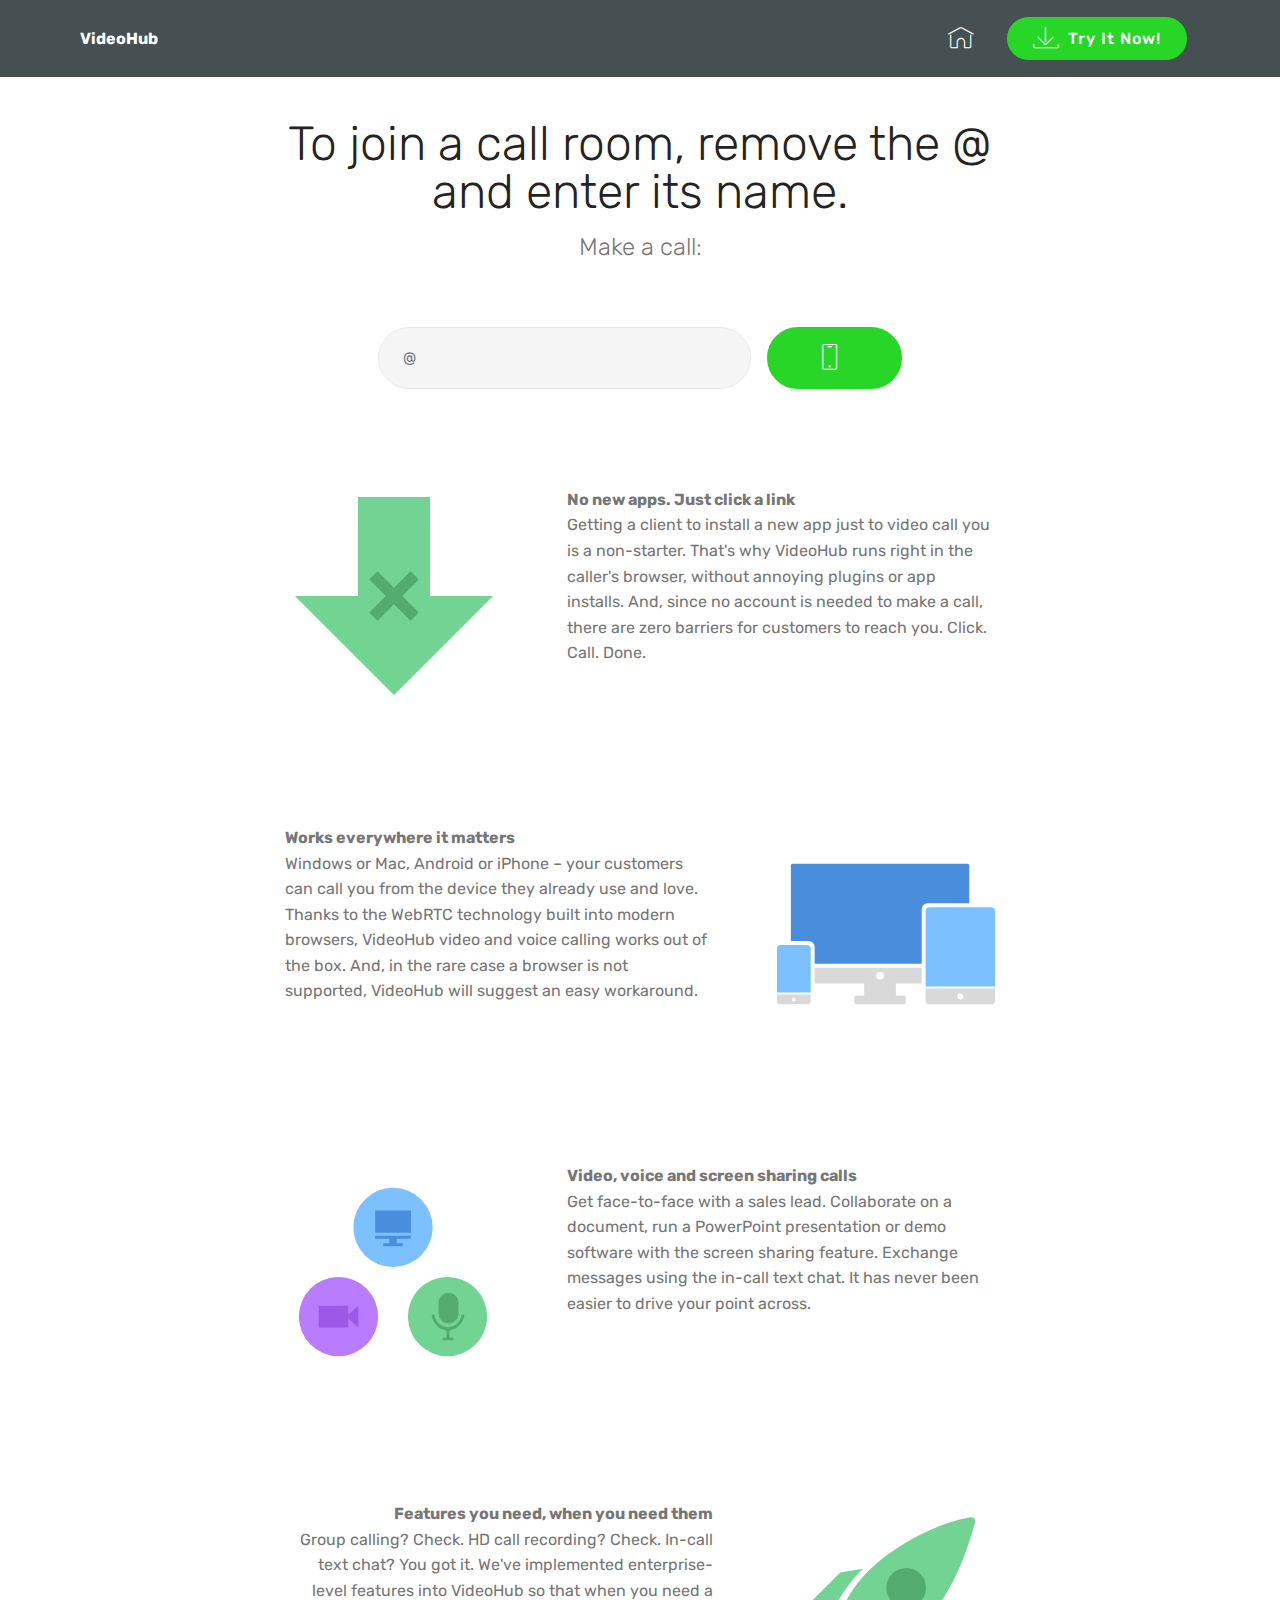
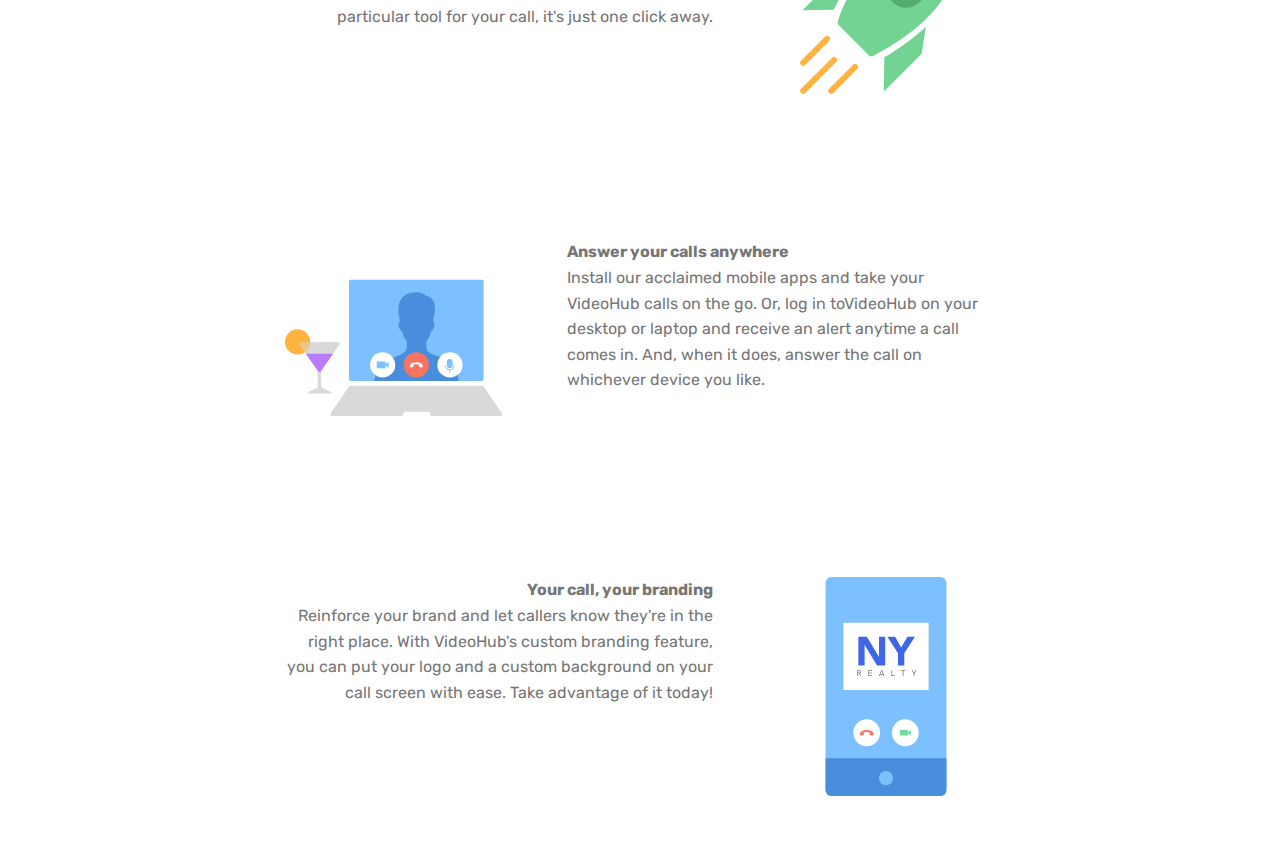
==== commit e55e4c38: "create github pages" ====
--- a/index.html
+++ b/index.html
@@ -15,7 +15,6 @@
   <link rel="stylesheet" href="assets/bootstrap/css/bootstrap-grid.min.css">
   <link rel="stylesheet" href="assets/bootstrap/css/bootstrap-reboot.min.css">
   <link rel="stylesheet" href="assets/dropdown/css/style.css">
-  <link rel="stylesheet" href="assets/socicon/css/styles.css">
   <link rel="stylesheet" href="assets/theme/css/style.css">
   <link rel="stylesheet" href="assets/mobirise/css/mbr-additional.css" type="text/css">
   
@@ -39,19 +38,13 @@
         <div class="menu-logo">
             <div class="navbar-brand">
                 
-                <span class="navbar-caption-wrap">
-                    <a class="navbar-caption text-white display-4" href="https://mobirise.com">
-                        MOBIRISE
-                    </a>
-                </span>
+                <span class="navbar-caption-wrap"><a class="navbar-caption text-white display-4" href="https://mobirise.com">VideoHub</a></span>
             </div>
         </div>
         <div class="collapse navbar-collapse" id="navbarSupportedContent">
             <ul class="navbar-nav nav-dropdown" data-app-modern-menu="true"><li class="nav-item">
                     <a class="nav-link link text-white display-4" href="https://mobirise.com">
-                        <span class="mbri-home mbr-iconfont mbr-iconfont-btn"></span>
-                        Services
-                    </a>
+                        <span class="mbri-home mbr-iconfont mbr-iconfont-btn"></span></a>
                 </li></ul>
             <div class="navbar-buttons mbr-section-btn">
                 <a class="btn btn-sm btn-primary display-4" href="https://mobirise.com">
@@ -63,7 +56,7 @@
     </nav>
 </section>
 
-<section class="engine"><a href="https://mobirise.ws/m">drag and drop site builder</a></section><section class="mbr-section form3 cid-qQcu8yH8lE" id="form3-a">
+<section class="engine"><a href="https://mobirise.ws/o">mobile website builder</a></section><section class="mbr-section form3 cid-qQcu8yH8lE" id="form3-a">
 
     
 
@@ -83,7 +76,7 @@
                 <form class="mbr-form" action="https://mobirise.com/" method="post">
                     <div class="mbr-subscribe input-group">
                         <input class="form-control" type="email" name="email" placeholder="@" data-form-field="Email" required="" id="email-form3-a">
-                        <span class="input-group-btn"><button href="" type="submit" class="btn  btn-success-outline display-4"><span class="socicon socicon-skype mbr-iconfont mbr-iconfont-btn"></span></button></span>
+                        <span class="input-group-btn"><button href="" type="submit" class="btn  btn-primary display-4"><span class="mbri-mobile mbr-iconfont mbr-iconfont-btn"></span></button></span>
                     </div>
                 </form>
             </div>
@@ -104,8 +97,7 @@
                     </div>
                     <div class="media-content">
                         <div class="mbr-section-text">
-                            <p class="mbr-text mb-0 mbr-fonts-style display-7"><strong>
-                               No signups. No new apps. Just click a link</strong><br>Getting a client to install a new app just to video call you is a non-starter. That's why Gruveo runs right in the caller's browser, without annoying plugins or app installs. And, since no account is needed to make a call, there are zero barriers for customers to reach you. Click. Call. Done.<br></p>
+                            <p class="mbr-text mb-0 mbr-fonts-style display-7"><strong>No new apps. Just click a link</strong><br>Getting a client to install a new app just to video call you is a non-starter. That's why VideoHub runs right in the caller's browser, without annoying plugins or app installs. And, since no account is needed to make a call, there are zero barriers for customers to reach you. Click. Call. Done.<br></p>
                         </div>
                     </div>
                 </div>
@@ -124,7 +116,7 @@
                 <div class="media-container-row">
                     <div class="media-content">
                         <div class="mbr-section-text">
-                            <p class="mbr-text align-right mb-0 mbr-fonts-style display-7"><strong>Works everywhere it matters<br></strong>Windows or Mac, Android or iPhone – your customers can call you from the device they already use and love. Thanks to the WebRTC technology built into modern browsers, Gruveo video and voice calling works out of the box. And, in the rare case a browser is not supported, Gruveo will suggest an easy workaround.<br></p>
+                            <p class="mbr-text align-right mb-0 mbr-fonts-style display-7"><strong>Works everywhere it matters<br></strong>Windows or Mac, Android or iPhone – your customers can call you from the device they already use and love. Thanks to the WebRTC technology built into modern browsers, VideoHub video and voice calling works out of the box. And, in the rare case a browser is not supported, VideoHub will suggest an easy workaround.<br></p>
                         </div>
                     </div>
                     <div class="mbr-figure" style="width: 60%;">
@@ -168,7 +160,7 @@
                 <div class="media-container-row">
                     <div class="media-content">
                         <div class="mbr-section-text">
-                            <p class="mbr-text align-right mb-0 mbr-fonts-style display-7"><strong>Features you need, when you need them</strong><br>Group calling? Check. HD call recording? Check. In-call text chat? You got it. We've implemented enterprise-level features into Gruveo so that when you need a particular tool for your call, it's just one click away.<strong><br></strong><br></p>
+                            <p class="mbr-text align-right mb-0 mbr-fonts-style display-7"><strong>Features you need, when you need them</strong><br>Group calling? Check. HD call recording? Check. In-call text chat? You got it. We've implemented enterprise-level features into VideoHub so that when you need a particular tool for your call, it's just one click away.<strong><br></strong><br></p>
                         </div>
                     </div>
                     <div class="mbr-figure" style="width: 60%;">
@@ -193,7 +185,7 @@
                     </div>
                     <div class="media-content">
                         <div class="mbr-section-text">
-                            <p class="mbr-text mb-0 mbr-fonts-style display-7"><strong>Answer your calls anywhere<br></strong>Install our acclaimed mobile apps and take your Gruveo calls on the go. Or, log in to Gruveo on your desktop or laptop and receive an alert anytime a call comes in. And, when it does, answer the call on whichever device you like.<br></p>
+                            <p class="mbr-text mb-0 mbr-fonts-style display-7"><strong>Answer your calls anywhere<br></strong>Install our acclaimed mobile apps and take your VideoHub calls on the go. Or, log in toVideoHub on your desktop or laptop and receive an alert anytime a call comes in. And, when it does, answer the call on whichever device you like.<br></p>
                         </div>
                     </div>
                 </div>
@@ -212,7 +204,7 @@
                 <div class="media-container-row">
                     <div class="media-content">
                         <div class="mbr-section-text">
-                            <p class="mbr-text align-right mb-0 mbr-fonts-style display-7"><strong>Your call, your branding<br></strong>Reinforce your brand and let callers know they're in the right place. With Gruveo's custom branding feature, you can put your logo and a custom background on your call screen with ease. Take advantage of it today!<br></p>
+                            <p class="mbr-text align-right mb-0 mbr-fonts-style display-7"><strong>Your call, your branding<br></strong>Reinforce your brand and let callers know they're in the right place. With VideoHub's custom branding feature, you can put your logo and a custom background on your call screen with ease. Take advantage of it today!<br></p>
                         </div>
                     </div>
                     <div class="mbr-figure" style="width: 60%;">
--- a/assets/mobirise/css/mbr-additional.css
+++ b/assets/mobirise/css/mbr-additional.css
@@ -129,7 +129,7 @@
   border-radius: 3px;
 }
 .bg-primary {
-  background-color: #149dcc !important;
+  background-color: #27d627 !important;
 }
 .bg-success {
   background-color: #f7ed4a !important;
@@ -145,8 +145,8 @@
 }
 .btn-primary,
 .btn-primary:active {
-  background-color: #149dcc !important;
-  border-color: #149dcc !important;
+  background-color: #27d627 !important;
+  border-color: #27d627 !important;
   color: #ffffff !important;
 }
 .btn-primary:hover,
@@ -154,14 +154,14 @@
 .btn-primary.focus,
 .btn-primary.active {
   color: #ffffff !important;
-  background-color: #0d6786 !important;
-  border-color: #0d6786 !important;
+  background-color: #1b951b !important;
+  border-color: #1b951b !important;
 }
 .btn-primary.disabled,
 .btn-primary:disabled {
   color: #ffffff !important;
-  background-color: #0d6786 !important;
-  border-color: #0d6786 !important;
+  background-color: #1b951b !important;
+  border-color: #1b951b !important;
 }
 .btn-secondary,
 .btn-secondary:active {
@@ -309,22 +309,22 @@
 .btn-primary-outline,
 .btn-primary-outline:active {
   background: none;
-  border-color: #0b566f;
-  color: #0b566f;
+  border-color: #178017;
+  color: #178017;
 }
 .btn-primary-outline:hover,
 .btn-primary-outline:focus,
 .btn-primary-outline.focus,
 .btn-primary-outline.active {
   color: #ffffff;
-  background-color: #149dcc;
-  border-color: #149dcc;
+  background-color: #27d627;
+  border-color: #27d627;
 }
 .btn-primary-outline.disabled,
 .btn-primary-outline:disabled {
   color: #ffffff !important;
-  background-color: #149dcc !important;
-  border-color: #149dcc !important;
+  background-color: #27d627 !important;
+  border-color: #27d627 !important;
 }
 .btn-secondary-outline,
 .btn-secondary-outline:active {
@@ -461,7 +461,7 @@
   border-color: #ffffff;
 }
 .text-primary {
-  color: #149dcc !important;
+  color: #27d627 !important;
 }
 .text-secondary {
   color: #ff3366 !important;
@@ -486,7 +486,7 @@
 }
 a.text-primary:hover,
 a.text-primary:focus {
-  color: #0b566f !important;
+  color: #178017 !important;
 }
 a.text-secondary:hover,
 a.text-secondary:focus {
@@ -544,8 +544,8 @@
   border-radius: 100px !important;
 }
 .mbr-gallery-filter li.active .btn {
-  background-color: #149dcc;
-  border-color: #149dcc;
+  background-color: #27d627;
+  border-color: #27d627;
   color: #ffffff;
 }
 .mbr-gallery-filter li.active .btn:focus {
@@ -562,11 +562,11 @@
 }
 a,
 a:hover {
-  color: #149dcc;
+  color: #27d627;
 }
 .mbr-plan-header.bg-primary .mbr-plan-subtitle,
 .mbr-plan-header.bg-primary .mbr-plan-price-desc {
-  color: #b4e6f8;
+  color: #d2f7d2;
 }
 .mbr-plan-header.bg-success .mbr-plan-subtitle,
 .mbr-plan-header.bg-success .mbr-plan-price-desc {
@@ -684,7 +684,7 @@
   padding: 10px 0 10px 20px;
   font-size: 1.09rem;
   position: relative;
-  border-color: #149dcc;
+  border-color: #27d627;
   border-width: 3px;
 }
 ul,
@@ -772,7 +772,7 @@
   text-align: center;
   position: relative;
   border: 2px solid #c0a375;
-  border-color: #149dcc;
+  border-color: #27d627;
   color: #232323;
   cursor: pointer;
 }
@@ -783,7 +783,7 @@
 }
 .btn-social:hover {
   color: #fff;
-  background: #149dcc;
+  background: #27d627;
 }
 .btn-social + .btn {
   margin-left: .1rem;
@@ -791,11 +791,11 @@
 /* Footer */
 .mbr-footer-content li::before,
 .mbr-footer .mbr-contacts li::before {
-  background: #149dcc;
+  background: #27d627;
 }
 .mbr-footer-content li a:hover,
 .mbr-footer .mbr-contacts li a:hover {
-  color: #149dcc;
+  color: #27d627;
 }
 .footer3 input[type="email"],
 .footer4 input[type="email"] {
@@ -1372,48 +1372,105 @@
 .dropup .dropdown-toggle::after {
   display: none;
 }
-.cid-qMCyqU7tA9 .navbar {
-  background: #ffffff;
+.cid-qQ2C1jUk9R {
+  padding-top: 120px;
+  padding-bottom: 120px;
+  background-color: #cccccc;
+}
+.cid-qQ2C1jUk9R .media-container-column {
+  align-items: center;
+}
+.cid-qQ2C1jUk9R .mbr-author-desc {
+  display: block;
+}
+.cid-qQ2C1jUk9R .mbr-testimonial {
+  flex-basis: auto;
+  margin-top: 5rem;
+}
+.cid-qQ2C1jUk9R .mbr-testimonial .panel-item {
+  background-color: #635a51;
+}
+.cid-qQ2C1jUk9R .mbr-testimonial .card-block {
+  -webkit-flex-grow: 0;
+  flex-grow: 0;
+  padding: 2rem;
+}
+.cid-qQ2C1jUk9R .mbr-testimonial .card-block .testimonial-photo {
+  margin-top: -5rem;
+  display: inline-block;
+  width: 120px;
+  height: 120px;
+  margin-bottom: 1.6rem;
+  overflow: hidden;
+  border-radius: 50%;
+}
+.cid-qQ2C1jUk9R .mbr-testimonial .card-block .testimonial-photo img {
+  width: 100%;
+  min-width: 100%;
+  min-height: 100%;
+}
+.cid-qQ2C1jUk9R .mbr-testimonial .card-block p {
+  margin: 0;
+}
+.cid-qQ2C1jUk9R .mbr-testimonial .card-footer {
+  padding: 0 2rem 2rem 2rem;
+  border-top: 0;
+  word-wrap: break-word;
+  word-break: break-word;
+  background: none;
+}
+@media (max-width: 260px) {
+  .cid-qQ2C1jUk9R .testimonial-photo {
+    width: 100% !important;
+    height: auto !important;
+  }
+}
+.cid-qQ2C1jUk9R .mbr-text {
+  text-align: center;
+  color: #27d627;
+}
+.cid-qQcC4tMt3y .navbar {
+  padding: .5rem 0;
+  background: #465052;
   transition: none;
   min-height: 77px;
-  padding: .5rem 0;
-}
-.cid-qMCyqU7tA9 .navbar-dropdown.bg-color.transparent.opened {
-  background: #ffffff;
-}
-.cid-qMCyqU7tA9 a {
+}
+.cid-qQcC4tMt3y .navbar-dropdown.bg-color.transparent.opened {
+  background: #465052;
+}
+.cid-qQcC4tMt3y a {
   font-style: normal;
 }
-.cid-qMCyqU7tA9 .nav-item span {
+.cid-qQcC4tMt3y .nav-item span {
   padding-right: 0.4em;
   line-height: 0.5em;
   vertical-align: text-bottom;
   position: relative;
   text-decoration: none;
 }
-.cid-qMCyqU7tA9 .nav-item a {
+.cid-qQcC4tMt3y .nav-item a {
   display: flex;
   align-items: center;
   justify-content: center;
   padding: 0.7rem 0 !important;
   margin: 0rem .65rem !important;
 }
-.cid-qMCyqU7tA9 .nav-item:focus,
-.cid-qMCyqU7tA9 .nav-link:focus {
+.cid-qQcC4tMt3y .nav-item:focus,
+.cid-qQcC4tMt3y .nav-link:focus {
   outline: none;
 }
-.cid-qMCyqU7tA9 .btn {
+.cid-qQcC4tMt3y .btn {
   padding: 0.4rem 1.5rem;
   display: inline-flex;
   align-items: center;
 }
-.cid-qMCyqU7tA9 .btn .mbr-iconfont {
+.cid-qQcC4tMt3y .btn .mbr-iconfont {
   font-size: 1.6rem;
 }
-.cid-qMCyqU7tA9 .menu-logo {
+.cid-qQcC4tMt3y .menu-logo {
   margin-right: auto;
 }
-.cid-qMCyqU7tA9 .menu-logo .navbar-brand {
+.cid-qQcC4tMt3y .menu-logo .navbar-brand {
   display: flex;
   margin-left: 5rem;
   padding: 0;
@@ -1421,49 +1478,49 @@
   min-height: 3.8rem;
   align-items: center;
 }
-.cid-qMCyqU7tA9 .menu-logo .navbar-brand .navbar-caption-wrap {
-  display: flex;
+.cid-qQcC4tMt3y .menu-logo .navbar-brand .navbar-caption-wrap {
+  display: -webkit-flex;
   -webkit-align-items: center;
   align-items: center;
   word-break: break-word;
   min-width: 7rem;
   margin: .3rem 0;
 }
-.cid-qMCyqU7tA9 .menu-logo .navbar-brand .navbar-caption-wrap .navbar-caption {
+.cid-qQcC4tMt3y .menu-logo .navbar-brand .navbar-caption-wrap .navbar-caption {
   line-height: 1.2rem !important;
   padding-right: 2rem;
 }
-.cid-qMCyqU7tA9 .menu-logo .navbar-brand .navbar-logo {
+.cid-qQcC4tMt3y .menu-logo .navbar-brand .navbar-logo {
   font-size: 4rem;
   transition: font-size 0.25s;
 }
-.cid-qMCyqU7tA9 .menu-logo .navbar-brand .navbar-logo img {
+.cid-qQcC4tMt3y .menu-logo .navbar-brand .navbar-logo img {
   display: flex;
 }
-.cid-qMCyqU7tA9 .menu-logo .navbar-brand .navbar-logo .mbr-iconfont {
+.cid-qQcC4tMt3y .menu-logo .navbar-brand .navbar-logo .mbr-iconfont {
   transition: font-size 0.25s;
 }
-.cid-qMCyqU7tA9 .navbar-toggleable-sm .navbar-collapse {
+.cid-qQcC4tMt3y .navbar-toggleable-sm .navbar-collapse {
   justify-content: flex-end;
   -webkit-justify-content: flex-end;
   padding-right: 5rem;
   width: auto;
 }
-.cid-qMCyqU7tA9 .navbar-toggleable-sm .navbar-collapse .navbar-nav {
+.cid-qQcC4tMt3y .navbar-toggleable-sm .navbar-collapse .navbar-nav {
   flex-wrap: wrap;
   -webkit-flex-wrap: wrap;
   padding-left: 0;
 }
-.cid-qMCyqU7tA9 .navbar-toggleable-sm .navbar-collapse .navbar-nav .nav-item {
+.cid-qQcC4tMt3y .navbar-toggleable-sm .navbar-collapse .navbar-nav .nav-item {
   -webkit-align-self: center;
   align-self: center;
 }
-.cid-qMCyqU7tA9 .navbar-toggleable-sm .navbar-collapse .navbar-buttons {
+.cid-qQcC4tMt3y .navbar-toggleable-sm .navbar-collapse .navbar-buttons {
   padding-left: 0;
   padding-bottom: 0;
 }
-.cid-qMCyqU7tA9 .dropdown .dropdown-menu {
-  background: #ffffff;
+.cid-qQcC4tMt3y .dropdown .dropdown-menu {
+  background: #465052;
   display: none;
   position: absolute;
   min-width: 5rem;
@@ -1471,20 +1528,20 @@
   padding-bottom: 1.4rem;
   text-align: left;
 }
-.cid-qMCyqU7tA9 .dropdown .dropdown-menu .dropdown-item {
+.cid-qQcC4tMt3y .dropdown .dropdown-menu .dropdown-item {
   width: auto;
   padding: 0.235em 1.5385em 0.235em 1.5385em !important;
 }
-.cid-qMCyqU7tA9 .dropdown .dropdown-menu .dropdown-item::after {
+.cid-qQcC4tMt3y .dropdown .dropdown-menu .dropdown-item::after {
   right: 0.5rem;
 }
-.cid-qMCyqU7tA9 .dropdown .dropdown-menu .dropdown-submenu {
+.cid-qQcC4tMt3y .dropdown .dropdown-menu .dropdown-submenu {
   margin: 0;
 }
-.cid-qMCyqU7tA9 .dropdown.open > .dropdown-menu {
+.cid-qQcC4tMt3y .dropdown.open > .dropdown-menu {
   display: block;
 }
-.cid-qMCyqU7tA9 .navbar-toggleable-sm.opened:after {
+.cid-qQcC4tMt3y .navbar-toggleable-sm.opened:after {
   position: absolute;
   width: 100vw;
   height: 100vh;
@@ -1496,28 +1553,28 @@
   -webkit-transform: translateY(100%);
   z-index: 1000;
 }
-.cid-qMCyqU7tA9 .navbar.navbar-short {
+.cid-qQcC4tMt3y .navbar.navbar-short {
   min-height: 60px;
   transition: all .2s;
 }
-.cid-qMCyqU7tA9 .navbar.navbar-short .navbar-toggler-right {
+.cid-qQcC4tMt3y .navbar.navbar-short .navbar-toggler-right {
   top: 20px;
 }
-.cid-qMCyqU7tA9 .navbar.navbar-short .navbar-logo a {
+.cid-qQcC4tMt3y .navbar.navbar-short .navbar-logo a {
   font-size: 2.5rem !important;
   line-height: 2.5rem;
   transition: font-size 0.25s;
 }
-.cid-qMCyqU7tA9 .navbar.navbar-short .navbar-logo a .mbr-iconfont {
+.cid-qQcC4tMt3y .navbar.navbar-short .navbar-logo a .mbr-iconfont {
   font-size: 2.5rem !important;
 }
-.cid-qMCyqU7tA9 .navbar.navbar-short .navbar-logo a img {
+.cid-qQcC4tMt3y .navbar.navbar-short .navbar-logo a img {
   height: 3rem !important;
 }
-.cid-qMCyqU7tA9 .navbar.navbar-short .navbar-brand {
+.cid-qQcC4tMt3y .navbar.navbar-short .navbar-brand {
   min-height: 3rem;
 }
-.cid-qMCyqU7tA9 button.navbar-toggler {
+.cid-qQcC4tMt3y button.navbar-toggler {
   width: 31px;
   height: 18px;
   cursor: pointer;
@@ -1525,99 +1582,99 @@
   top: 1.5rem;
   right: 1rem;
 }
-.cid-qMCyqU7tA9 button.navbar-toggler:focus {
+.cid-qQcC4tMt3y button.navbar-toggler:focus {
   outline: none;
 }
-.cid-qMCyqU7tA9 button.navbar-toggler .hamburger span {
+.cid-qQcC4tMt3y button.navbar-toggler .hamburger span {
   position: absolute;
   right: 0;
   width: 30px;
   height: 2px;
   border-right: 5px;
-  background-color: #333333;
-}
-.cid-qMCyqU7tA9 button.navbar-toggler .hamburger span:nth-child(1) {
+  background-color: #ffffff;
+}
+.cid-qQcC4tMt3y button.navbar-toggler .hamburger span:nth-child(1) {
   top: 0;
   transition: all .2s;
 }
-.cid-qMCyqU7tA9 button.navbar-toggler .hamburger span:nth-child(2) {
+.cid-qQcC4tMt3y button.navbar-toggler .hamburger span:nth-child(2) {
   top: 8px;
   transition: all .15s;
 }
-.cid-qMCyqU7tA9 button.navbar-toggler .hamburger span:nth-child(3) {
+.cid-qQcC4tMt3y button.navbar-toggler .hamburger span:nth-child(3) {
   top: 8px;
   transition: all .15s;
 }
-.cid-qMCyqU7tA9 button.navbar-toggler .hamburger span:nth-child(4) {
+.cid-qQcC4tMt3y button.navbar-toggler .hamburger span:nth-child(4) {
   top: 16px;
   transition: all .2s;
 }
-.cid-qMCyqU7tA9 nav.opened .hamburger span:nth-child(1) {
+.cid-qQcC4tMt3y nav.opened .hamburger span:nth-child(1) {
   top: 8px;
   width: 0;
   opacity: 0;
   right: 50%;
   transition: all .2s;
 }
-.cid-qMCyqU7tA9 nav.opened .hamburger span:nth-child(2) {
+.cid-qQcC4tMt3y nav.opened .hamburger span:nth-child(2) {
   -webkit-transform: rotate(45deg);
   transform: rotate(45deg);
   transition: all .25s;
 }
-.cid-qMCyqU7tA9 nav.opened .hamburger span:nth-child(3) {
+.cid-qQcC4tMt3y nav.opened .hamburger span:nth-child(3) {
   -webkit-transform: rotate(-45deg);
   transform: rotate(-45deg);
   transition: all .25s;
 }
-.cid-qMCyqU7tA9 nav.opened .hamburger span:nth-child(4) {
+.cid-qQcC4tMt3y nav.opened .hamburger span:nth-child(4) {
   top: 8px;
   width: 0;
   opacity: 0;
   right: 50%;
   transition: all .2s;
 }
-.cid-qMCyqU7tA9 .collapsed.navbar-expand {
+.cid-qQcC4tMt3y .collapsed.navbar-expand {
   flex-direction: column;
 }
-.cid-qMCyqU7tA9 .collapsed .btn {
+.cid-qQcC4tMt3y .collapsed .btn {
   display: flex;
 }
-.cid-qMCyqU7tA9 .collapsed .navbar-collapse {
+.cid-qQcC4tMt3y .collapsed .navbar-collapse {
   display: none !important;
   padding-right: 0 !important;
 }
-.cid-qMCyqU7tA9 .collapsed .navbar-collapse.collapsing,
-.cid-qMCyqU7tA9 .collapsed .navbar-collapse.show {
+.cid-qQcC4tMt3y .collapsed .navbar-collapse.collapsing,
+.cid-qQcC4tMt3y .collapsed .navbar-collapse.show {
   display: block !important;
 }
-.cid-qMCyqU7tA9 .collapsed .navbar-collapse.collapsing .navbar-nav,
-.cid-qMCyqU7tA9 .collapsed .navbar-collapse.show .navbar-nav {
+.cid-qQcC4tMt3y .collapsed .navbar-collapse.collapsing .navbar-nav,
+.cid-qQcC4tMt3y .collapsed .navbar-collapse.show .navbar-nav {
   display: block;
   text-align: center;
 }
-.cid-qMCyqU7tA9 .collapsed .navbar-collapse.collapsing .navbar-nav .nav-item,
-.cid-qMCyqU7tA9 .collapsed .navbar-collapse.show .navbar-nav .nav-item {
+.cid-qQcC4tMt3y .collapsed .navbar-collapse.collapsing .navbar-nav .nav-item,
+.cid-qQcC4tMt3y .collapsed .navbar-collapse.show .navbar-nav .nav-item {
   clear: both;
 }
-.cid-qMCyqU7tA9 .collapsed .navbar-collapse.collapsing .navbar-buttons,
-.cid-qMCyqU7tA9 .collapsed .navbar-collapse.show .navbar-buttons {
+.cid-qQcC4tMt3y .collapsed .navbar-collapse.collapsing .navbar-buttons,
+.cid-qQcC4tMt3y .collapsed .navbar-collapse.show .navbar-buttons {
   text-align: center;
 }
-.cid-qMCyqU7tA9 .collapsed .navbar-collapse.collapsing .navbar-buttons:last-child,
-.cid-qMCyqU7tA9 .collapsed .navbar-collapse.show .navbar-buttons:last-child {
+.cid-qQcC4tMt3y .collapsed .navbar-collapse.collapsing .navbar-buttons:last-child,
+.cid-qQcC4tMt3y .collapsed .navbar-collapse.show .navbar-buttons:last-child {
   margin-bottom: 1rem;
 }
-.cid-qMCyqU7tA9 .collapsed button.navbar-toggler {
+.cid-qQcC4tMt3y .collapsed button.navbar-toggler {
   display: block;
 }
-.cid-qMCyqU7tA9 .collapsed .navbar-brand {
+.cid-qQcC4tMt3y .collapsed .navbar-brand {
   margin-left: 1rem !important;
 }
-.cid-qMCyqU7tA9 .collapsed .navbar-toggleable-sm {
+.cid-qQcC4tMt3y .collapsed .navbar-toggleable-sm {
   flex-direction: column;
   -webkit-flex-direction: column;
 }
-.cid-qMCyqU7tA9 .collapsed .dropdown .dropdown-menu {
+.cid-qQcC4tMt3y .collapsed .dropdown .dropdown-menu {
   width: 100%;
   text-align: center;
   position: relative;
@@ -1629,19 +1686,19 @@
   transition-duration: .5s;
   transition-property: opacity,padding,height;
 }
-.cid-qMCyqU7tA9 .collapsed .dropdown.open > .dropdown-menu {
+.cid-qQcC4tMt3y .collapsed .dropdown.open > .dropdown-menu {
   position: relative;
   opacity: 1;
   height: auto;
   padding: 1.4rem 0;
   visibility: visible;
 }
-.cid-qMCyqU7tA9 .collapsed .dropdown .dropdown-submenu {
+.cid-qQcC4tMt3y .collapsed .dropdown .dropdown-submenu {
   left: 0;
   text-align: center;
   width: 100%;
 }
-.cid-qMCyqU7tA9 .collapsed .dropdown .dropdown-toggle[data-toggle="dropdown-submenu"]::after {
+.cid-qQcC4tMt3y .collapsed .dropdown .dropdown-toggle[data-toggle="dropdown-submenu"]::after {
   margin-top: 0;
   position: inherit;
   right: 0;
@@ -1657,51 +1714,51 @@
   border-left: .30em solid transparent;
 }
 @media (max-width: 991px) {
-  .cid-qMCyqU7tA9.navbar-expand {
+  .cid-qQcC4tMt3y .navbar-expand {
     flex-direction: column;
   }
-  .cid-qMCyqU7tA9 img {
+  .cid-qQcC4tMt3y img {
     height: 3.8rem !important;
   }
-  .cid-qMCyqU7tA9 .btn {
+  .cid-qQcC4tMt3y .btn {
     display: flex;
   }
-  .cid-qMCyqU7tA9 button.navbar-toggler {
+  .cid-qQcC4tMt3y button.navbar-toggler {
     display: block;
   }
-  .cid-qMCyqU7tA9 .navbar-brand {
+  .cid-qQcC4tMt3y .navbar-brand {
     margin-left: 1rem !important;
   }
-  .cid-qMCyqU7tA9 .navbar-toggleable-sm {
+  .cid-qQcC4tMt3y .navbar-toggleable-sm {
     flex-direction: column;
     -webkit-flex-direction: column;
   }
-  .cid-qMCyqU7tA9 .navbar-collapse {
+  .cid-qQcC4tMt3y .navbar-collapse {
     display: none !important;
     padding-right: 0 !important;
   }
-  .cid-qMCyqU7tA9 .navbar-collapse.collapsing,
-  .cid-qMCyqU7tA9 .navbar-collapse.show {
+  .cid-qQcC4tMt3y .navbar-collapse.collapsing,
+  .cid-qQcC4tMt3y .navbar-collapse.show {
     display: block !important;
   }
-  .cid-qMCyqU7tA9 .navbar-collapse.collapsing .navbar-nav,
-  .cid-qMCyqU7tA9 .navbar-collapse.show .navbar-nav {
+  .cid-qQcC4tMt3y .navbar-collapse.collapsing .navbar-nav,
+  .cid-qQcC4tMt3y .navbar-collapse.show .navbar-nav {
     display: block;
     text-align: center;
   }
-  .cid-qMCyqU7tA9 .navbar-collapse.collapsing .navbar-nav .nav-item,
-  .cid-qMCyqU7tA9 .navbar-collapse.show .navbar-nav .nav-item {
+  .cid-qQcC4tMt3y .navbar-collapse.collapsing .navbar-nav .nav-item,
+  .cid-qQcC4tMt3y .navbar-collapse.show .navbar-nav .nav-item {
     clear: both;
   }
-  .cid-qMCyqU7tA9 .navbar-collapse.collapsing .navbar-buttons,
-  .cid-qMCyqU7tA9 .navbar-collapse.show .navbar-buttons {
+  .cid-qQcC4tMt3y .navbar-collapse.collapsing .navbar-buttons,
+  .cid-qQcC4tMt3y .navbar-collapse.show .navbar-buttons {
     text-align: center;
   }
-  .cid-qMCyqU7tA9 .navbar-collapse.collapsing .navbar-buttons:last-child,
-  .cid-qMCyqU7tA9 .navbar-collapse.show .navbar-buttons:last-child {
+  .cid-qQcC4tMt3y .navbar-collapse.collapsing .navbar-buttons:last-child,
+  .cid-qQcC4tMt3y .navbar-collapse.show .navbar-buttons:last-child {
     margin-bottom: 1rem;
   }
-  .cid-qMCyqU7tA9 .dropdown .dropdown-menu {
+  .cid-qQcC4tMt3y .dropdown .dropdown-menu {
     width: 100%;
     text-align: center;
     position: relative;
@@ -1713,19 +1770,19 @@
     transition-duration: .5s;
     transition-property: opacity,padding,height;
   }
-  .cid-qMCyqU7tA9 .dropdown.open > .dropdown-menu {
+  .cid-qQcC4tMt3y .dropdown.open > .dropdown-menu {
     position: relative;
     opacity: 1;
     height: auto;
     padding: 1.4rem 0;
     visibility: visible;
   }
-  .cid-qMCyqU7tA9 .dropdown .dropdown-submenu {
+  .cid-qQcC4tMt3y .dropdown .dropdown-submenu {
     left: 0;
     text-align: center;
     width: 100%;
   }
-  .cid-qMCyqU7tA9 .dropdown .dropdown-toggle[data-toggle="dropdown-submenu"]::after {
+  .cid-qQcC4tMt3y .dropdown .dropdown-toggle[data-toggle="dropdown-submenu"]::after {
     margin-top: 0;
     position: inherit;
     right: 0;
@@ -1742,82 +1799,25 @@
   }
 }
 @media (min-width: 767px) {
-  .cid-qMCyqU7tA9 .menu-logo {
+  .cid-qQcC4tMt3y .menu-logo {
     flex-shrink: 0;
   }
 }
-.cid-qMCyqU7tA9 .navbar-collapse {
+.cid-qQcC4tMt3y .navbar-collapse {
   flex-basis: auto;
 }
-.cid-qMCyqU7tA9 .nav-link:hover,
-.cid-qMCyqU7tA9 .dropdown-item:hover {
-  color: #767676 !important;
-}
-.cid-qQ2C1jUk9R {
-  padding-top: 105px;
-  padding-bottom: 90px;
-  background-color: #cccccc;
-}
-.cid-qQ2C1jUk9R .media-container-column {
-  align-items: center;
-}
-.cid-qQ2C1jUk9R .mbr-author-desc {
-  display: block;
-}
-.cid-qQ2C1jUk9R .mbr-testimonial {
-  flex-basis: auto;
-  margin-top: 5rem;
-}
-.cid-qQ2C1jUk9R .mbr-testimonial .panel-item {
-  background-color: #635a51;
-}
-.cid-qQ2C1jUk9R .mbr-testimonial .card-block {
-  -webkit-flex-grow: 0;
-  flex-grow: 0;
-  padding: 2rem;
-}
-.cid-qQ2C1jUk9R .mbr-testimonial .card-block .testimonial-photo {
-  margin-top: -5rem;
-  display: inline-block;
-  width: 120px;
-  height: 120px;
-  margin-bottom: 1.6rem;
-  overflow: hidden;
-  border-radius: 50%;
-}
-.cid-qQ2C1jUk9R .mbr-testimonial .card-block .testimonial-photo img {
-  width: 100%;
-  min-width: 100%;
-  min-height: 100%;
-}
-.cid-qQ2C1jUk9R .mbr-testimonial .card-block p {
-  margin: 0;
-}
-.cid-qQ2C1jUk9R .mbr-testimonial .card-footer {
-  padding: 0 2rem 2rem 2rem;
-  border-top: 0;
-  word-wrap: break-word;
-  word-break: break-word;
-  background: none;
-}
-@media (max-width: 260px) {
-  .cid-qQ2C1jUk9R .testimonial-photo {
-    width: 100% !important;
-    height: auto !important;
-  }
-}
-.cid-qQ2C1jUk9R .mbr-text {
-  text-align: center;
-  color: #27d627;
+.cid-qQcC4tMt3y .nav-link:hover,
+.cid-qQcC4tMt3y .dropdown-item:hover {
+  color: #c1c1c1 !important;
 }
 .cid-qQcsWrSDvx .navbar {
   padding: .5rem 0;
-  background: #333333;
+  background: #465052;
   transition: none;
   min-height: 77px;
 }
 .cid-qQcsWrSDvx .navbar-dropdown.bg-color.transparent.opened {
-  background: #333333;
+  background: #465052;
 }
 .cid-qQcsWrSDvx a {
   font-style: normal;
@@ -1901,7 +1901,7 @@
   padding-bottom: 0;
 }
 .cid-qQcsWrSDvx .dropdown .dropdown-menu {
-  background: #333333;
+  background: #465052;
   display: none;
   position: absolute;
   min-width: 5rem;
